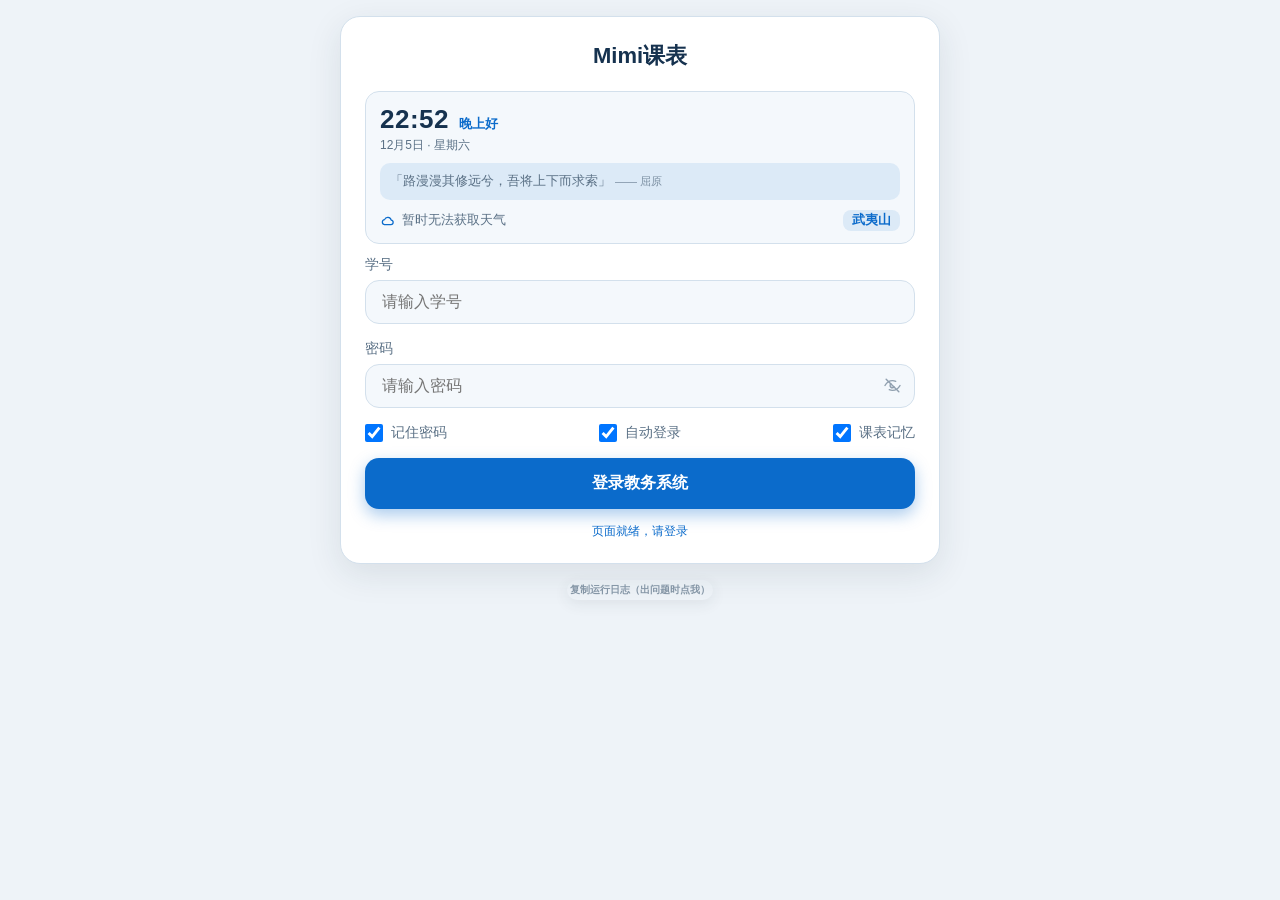
==== app/src/main/assets/www/index.html @ 8964f7d3 "feat: Mimi课表 3.1 安卓工程源码" ====
<!DOCTYPE html>
<html>
<head>
    <meta charset="UTF-8">
    <meta name="viewport" content="width=device-width, initial-scale=1.0, user-scalable=no">
    <title>Mimi课表</title>
    <script>
    (function(){
        var g = '0';
        try { if (window.Android && Android.getGlassUi) g = Android.getGlassUi() || '0'; } catch(e) {}
        document.documentElement.setAttribute('data-glass', g === '1' ? '1' : '0');
    })();
    </script>
    <style>
        :root{
            --primary:#0B6BCB;
            --primary-soft:rgba(11,107,203,0.10);
            --bg:#EEF3F8;
            --card:#FFFFFF;
            --text:#16324F;
            --sub:#5B7186;
            --input-bg:#F4F8FC;
            --input-border:#D3E0EC;
            --secondary:#6C757D;--glass-hi:rgba(255,255,255,0);--glass-glow:rgba(255,255,255,0);--glass-g1:#EEF3F8;--glass-g2:#EEF3F8;--glass-g3:#EEF3F8;--glass-card:#FFFFFF;--glass-card-soft:#F4F8FC;--glass-border:#D3E0EC;--glass-shadow:rgba(31,45,61,0.10);
            --bf: none;
        }
        /* 动态玻璃效果开关：默认关闭=纯实色普通UI；开启=强毛玻璃 */
        html[data-glass="1"]{
            --glass-hi:rgba(255,255,255,0.55);
            --glass-glow:rgba(255,255,255,0.30);
            --glass-g1:#D5E7F5;--glass-g2:#DFEDE7;--glass-g3:#EFE9DB;
            --glass-card:rgba(255,255,255,0.20);
            --glass-card-soft:rgba(255,255,255,0.13);
            --glass-border:rgba(255,255,255,0.55);
            --glass-shadow:rgba(23,60,101,0.18);
            --bf: blur(20px) saturate(175%);
        }
        html[data-glass="0"] body::before { content: none; }
        /* 液态玻璃动态背景（仅玻璃模式）：低饱和平滑渐变，缓慢连贯漂移 */
        html[data-glass="1"] body::before {
            background:
                radial-gradient(120vmax 90vmax at 50% 118%, rgba(255,255,255,0.30), rgba(255,255,255,0) 62%),
                linear-gradient(125deg, #D5E7F5 0%, #DFEDE7 26%, #EFE9DB 48%, #E1E6F3 72%, #D5E7F5 100%);
            background-size: 100% 100%;
            animation: lg-flow 40s ease-in-out infinite alternate;
            will-change: transform;
        }
        @keyframes lg-flow {
            0% { transform: translate3d(0,0,0); }
            50% { transform: translate3d(-2.5vmax, 1.6vmax, 0); }
            100% { transform: translate3d(1.6vmax, -2.5vmax, 0); }
        }

        * { margin: 0; padding: 0; box-sizing: border-box; }
        /* 待机态：无进度条、文字居中 */
        .login-progress.idle .login-progress-track { display: none; }
        .login-progress.idle .login-progress-text { flex: 1; text-align: center; }
        .login-progress-track { display: none !important; }

        body {
            font-family: -apple-system, BlinkMacSystemFont, 'Roboto', sans-serif;
            background: var(--bg);
            padding: 16px;
        }
        .container {
            max-width: 600px;
            margin: 0 auto;
        }
        .card {
            background: var(--card);
            border-radius: 20px;
            padding: 24px;
            box-shadow: 0 2px 12px rgba(0,0,0,0.08);
            margin-bottom: 16px;
        }
        h1 { font-size: 22px; margin-bottom: 20px; text-align: center; color: var(--text); }
        .input-group {
            margin-bottom: 16px;
        }
        label {
            display: block;
            font-size: 14px;
            color: var(--sub);
            margin-bottom: 6px;
            font-weight: 500;
        }
        input {
            width: 100%;
            padding: 12px 16px;
            border: 1px solid var(--glass-border);
            border-radius: 14px;
            font-size: 16px;
            transition: 0.2s;
            background: var(--glass-card-soft);
            backdrop-filter: var(--bf);
            -webkit-backdrop-filter: var(--bf);
            box-shadow: inset 0 1px 0 var(--glass-hi);
            color: var(--text);
        }
        input:focus {
            outline: none;
            border-color: var(--primary);
            background: rgba(255,255,255,0.85);
            box-shadow: 0 0 0 3px var(--primary-soft);
        }
        button {
            width: 100%;
            padding: 14px;
            background: var(--glass-card-soft);
            color: var(--text);
            border: 1px solid var(--glass-border);
            border-radius: 14px;
            font-size: 16px;
            font-weight: 600;
            cursor: pointer;
            backdrop-filter: var(--bf);
            -webkit-backdrop-filter: var(--bf);
            box-shadow: 0 4px 14px var(--glass-shadow), inset 0 1px 0 var(--glass-hi);
            transition: 0.2s;
            margin-top: 8px;
        }
        button:active { opacity: 0.85; }
        .btn-secondary {
            background: var(--glass-card);
            margin-top: 12px;
        }
        .tip {
            margin-top: 16px;
            padding: 12px;
            border-radius: 12px;
            font-size: 14px;
            text-align: center;
        }
        .tip.ok { display: none; }
        .tip.err { background: #ffebee; color: #c62828; }

        /* ===== 问候卡（2.5：时间/日期问候/励志语/天气） ===== */
        .hello-card {
            background: var(--glass-card-soft);
            border: 1px solid var(--glass-border);
            backdrop-filter: var(--bf);
            -webkit-backdrop-filter: var(--bf);
            border-radius: 14px;
            padding: 12px 14px;
            margin: 0 0 12px;
        }
        .hello-top { display: flex; align-items: baseline; gap: 10px; }
        .hello-time { font-size: 26px; font-weight: 800; color: var(--text); letter-spacing: .5px; font-variant-numeric: tabular-nums; }
        .hello-greet { font-size: 13px; font-weight: 700; color: var(--primary); }
        .hello-date { font-size: 12px; color: var(--sub); margin-top: 2px; }
        .hello-quote {
            font-size: 12.5px; color: var(--sub); line-height: 1.65;
            margin-top: 9px; padding: 8px 10px;
            background: var(--primary-soft); border-radius: 10px;
        }
        .hello-quote .q-src { opacity: .75; font-size: 11px; margin-left: 4px; }
        .hello-weather {
            margin-top: 10px; display: flex; align-items: center; gap: 7px;
            font-size: 12.5px; color: var(--sub);
        }
        #hhWIcon { display: inline-flex; line-height: 0; }
        .hello-weather svg { width: 15px; height: 15px; flex: 0 0 15px; color: var(--primary); }
        .hw-city {
            margin-left: auto; color: var(--primary); font-weight: 700;
            padding: 2px 9px; background: var(--primary-soft);
            border-radius: 8px; cursor: pointer;
            transition: transform .15s cubic-bezier(.2,.8,.2,1);
        }
        .hw-city:active { transform: scale(.94); }
        #cityMask {
            position: fixed; inset: 0;
            background: rgba(0,0,0,0.45);
            z-index: 70;
        }
        #cityPanel {
            position: fixed; left: 0; right: 0; bottom: 0;
            background: var(--card);
            border-radius: 20px 20px 0 0;
            padding: 20px;
            z-index: 71;
        }
        #cityPanel h2 { font-size: 17px; color: var(--text); margin-bottom: 14px; text-align: center; }
        .city-grid { display: flex; flex-wrap: wrap; gap: 8px; }
        .city-chip {
            padding: 7px 14px; border-radius: 10px; font-size: 13px;
            background: var(--input-bg); color: var(--text);
            border: 1px solid var(--input-border);
            transition: transform .15s cubic-bezier(.2,.8,.2,1);
        }
        .city-chip:active { transform: scale(.93); }
        .hidden { display: none; }
        /* ===== 动态玻璃增强层（2.6：叠加在 2.1 原 UI 之上，不改布局/尺寸） ===== */
        body::before {
            content: '';
            position: fixed;
            top: -12vmax; left: -12vmax; right: -12vmax; bottom: -12vmax;
            z-index: -1;
            background: linear-gradient(135deg, var(--glass-g1), var(--glass-g2), var(--glass-g3), var(--glass-g2), var(--glass-g1));
            background-size: 400% 400%;
        }
        .card {
            background: var(--glass-card);
            border: 1px solid var(--glass-border);
            backdrop-filter: var(--bf);
            -webkit-backdrop-filter: var(--bf);
            box-shadow: 0 10px 34px var(--glass-shadow), inset 0 1px 0 var(--glass-hi), inset 0 -1px 0 rgba(255,255,255,0.10);
            position: relative;
            overflow: hidden;
        }
        .card::before {
            content: '';
            position: absolute; left: 0; right: 0; top: 0; height: 42%;
            pointer-events: none;
            background: linear-gradient(180deg, var(--glass-glow), rgba(255,255,255,0));
        }
        .gcard {
            background: var(--glass-card-soft);
            border: 1px solid var(--glass-border);
            backdrop-filter: var(--bf);
            -webkit-backdrop-filter: var(--bf);
            box-shadow: inset 0 1px 0 var(--glass-hi);
        }
        #cityPanel {
            background: var(--glass-card);
            border: 1px solid var(--glass-border);
            backdrop-filter: var(--bf);
            -webkit-backdrop-filter: var(--bf);
            box-shadow: 0 -8px 30px var(--glass-shadow), inset 0 1px 0 var(--glass-hi);
        }
        .btn { box-shadow: inset 0 1px 0 rgba(255,255,255,0.28); }
        /* 玻璃模式：按钮与内容区强化毛玻璃质感 */
        html[data-glass="1"] button:not(.clear-btn):not(.copy-log-link) {
            border-radius: 999px;
            background: linear-gradient(180deg, rgba(255,255,255,0.40), rgba(255,255,255,0.16));
            box-shadow: 0 8px 22px var(--glass-shadow), inset 0 1px 0 rgba(255,255,255,0.60), inset 0 -1px 0 rgba(255,255,255,0.14);
        }
        html[data-glass="1"] .course-list:not(.wk) {
            background: rgba(255,255,255,0.26);
            border: 1px solid var(--glass-border);
        }
        html[data-glass="1"] .card {
            background: linear-gradient(165deg, rgba(255,255,255,0.38), rgba(255,255,255,0.16) 45%, rgba(255,255,255,0.24));
            box-shadow: 0 14px 44px var(--glass-shadow), inset 0 1px 0 rgba(255,255,255,0.75), inset 0 -1px 0 rgba(255,255,255,0.15);
        }
        html[data-glass="1"] #loginBtn { border-radius: 999px; }
        /* 主登录按钮：经典蓝色 */
        #loginBtn { background: var(--primary); color: #fff; border-color: transparent; box-shadow: 0 6px 16px rgba(11,107,203,0.35); }
        /* 返回主界面按钮：缩小并居中 */
        #logoutBtn { width: auto; display: block; margin: 12px auto 0; padding: 9px 26px; font-size: 13.5px; border-radius: 12px; }
        /* 玻璃模式：记住密码控件玻璃化 */
        html[data-glass="1"] .checkbox-row {
            background: linear-gradient(180deg, rgba(255,255,255,0.30), rgba(255,255,255,0.13));
            border: 1px solid var(--glass-border);
            border-radius: 999px;
            padding: 9px 14px;
            backdrop-filter: var(--bf);
            -webkit-backdrop-filter: var(--bf);
            box-shadow: 0 6px 18px var(--glass-shadow), inset 0 1px 0 rgba(255,255,255,0.55);
        }
        /* 清空账号密码确认弹窗 */
        .confirm-mask { position: fixed; top: 0; left: 0; right: 0; bottom: 0; background: rgba(15,30,50,0.38); display: flex; align-items: center; justify-content: center; z-index: 999; }
        .confirm-mask.hidden { display: none; }
        .confirm-card { width: 78%; max-width: 320px; background: var(--card); border-radius: 18px; padding: 20px 18px 14px; box-shadow: 0 12px 40px rgba(0,0,0,0.22); text-align: center; }
        .confirm-title { font-size: 15.5px; font-weight: 600; color: var(--text); margin-bottom: 8px; }
        .confirm-text { font-size: 13.5px; color: var(--sub); margin-bottom: 18px; }
        .confirm-btns { display: flex; gap: 10px; }
        .confirm-btn { flex: 1; margin: 0; padding: 10px 0; font-size: 14px; border-radius: 999px; border: none; }
        .confirm-btn.cancel { background: rgba(128,128,128,0.14); color: var(--text); }
        .confirm-btn.ok { background: var(--primary); color: #fff; box-shadow: 0 4px 12px rgba(11,107,203,0.30); }
        html[data-glass="1"] .confirm-card { background: linear-gradient(165deg, rgba(255,255,255,0.38), rgba(255,255,255,0.16) 45%, rgba(255,255,255,0.24)); border: 1px solid var(--glass-border); backdrop-filter: var(--bf); -webkit-backdrop-filter: var(--bf); box-shadow: 0 14px 44px var(--glass-shadow), inset 0 1px 0 rgba(255,255,255,0.75); }
        html[data-glass="1"] .confirm-btn.cancel { background: rgba(255,255,255,0.28); }
        @supports not ((backdrop-filter: blur(1px)) or (-webkit-backdrop-filter: blur(1px))) {
            .card, .gcard, #cityPanel { background: var(--card); }
        }
        button { transition: transform .16s cubic-bezier(.2,.8,.2,1), box-shadow .2s, opacity .2s, filter .2s; }
        button:active { transform: scale(.97); filter: brightness(1.05); }
        button:disabled { transform: none; }
        .copy-log-link { transition: transform .15s cubic-bezier(.2,.8,.2,1); }
        .copy-log-link:active { transform: scale(.95); opacity: 1; }
        .hw-city { transition: transform .15s cubic-bezier(.2,.8,.2,1); }
        .hw-city:active { transform: scale(.94); }
        .city-chip { transition: transform .15s cubic-bezier(.2,.8,.2,1); }
        .city-chip:active { transform: scale(.93); }
        .hello-card { transition: transform .15s cubic-bezier(.2,.8,.2,1); }
        .hello-card:active { transform: scale(.995); }
        .btn-group {
            display: flex;
            gap: 10px;
            flex-wrap: wrap;
            margin-bottom: 16px;
        }
        .btn-group button {
            flex: 1;
            min-width: 70px;
            margin-top: 0;
            padding: 10px;
            font-size: 14px;
        }
        #weekQueryRow {
            display: flex;
            gap: 8px;
            margin-bottom: 12px;
            align-items: center;
            flex-wrap: wrap;
        }
        #weekQueryRow.hidden { display: none; }
        .cur-week-tip {
            width: 100%;
            padding: 6px 12px;
            border-radius: 10px;
            background: linear-gradient(135deg, #e3f2fd, #bbdefb);
            color: #1565c0;
            font-size: 13px;
            font-weight: 600;
            text-align: center;
            box-sizing: border-box;
        }
        .cur-week-tip.hidden { display: none; }
        #weekQueryRow input {
            flex: 1;
            margin: 0;
            padding: 10px 14px;
            border: 1px solid var(--input-bg);
            border-radius: 10px;
            background: var(--input-bg);
            color: var(--text);
            font-size: 14px;
        }
        #weekQueryRow button {
            width: auto;
            margin: 0;
            padding: 10px 20px;
            font-size: 14px;
        }
        .course-list {
            background: var(--input-bg);
            color: var(--text);
            padding: 16px;
            border-radius: 12px;
            max-height: 500px;
            overflow-y: auto;
            font-size: 14px;
            line-height: 1.6;
            white-space: pre-wrap;
            font-family: monospace;
        }
        /* ===== 选周等待提示 ===== */
        .wk-hint { text-align: center; color: var(--sub); font-size: 13px; padding: 20px 8px; }
        /* ===== 课表卡片视图（2.3 新增：替代原生网格与文本视图） ===== */
        .course-list.wk {
            font-family: inherit;
            white-space: normal;
            font-size: 14px;
            padding: 12px;
            background: transparent;
            max-height: none;
            overflow: visible;
        }
        /* ===== 标准周课表网格（2.5.4） ===== */
        .wk-grid-wrap {
            margin: 2px 0 16px; border-radius: 16px; overflow: hidden;
            background: var(--glass-card); border: 1px solid var(--glass-border);
            backdrop-filter: var(--bf);
            -webkit-backdrop-filter: var(--bf);
            box-shadow: 0 8px 26px var(--glass-shadow), inset 0 1px 0 var(--glass-hi);
            position: relative;
        }
        /* 全屏按钮已移到 wk-title 行内，此处不再保留 wk-grid-wrap 内嵌按钮样式 */
        .wk-grid-scroll { overflow-x: auto; -webkit-overflow-scrolling: touch; }
        .wk-grid { display: grid; grid-template-columns: 30px repeat(7, 1fr); min-width: 540px; }
        .wkg-corner { background: var(--input-bg); border-right: 1px solid var(--input-border); border-bottom: 1px solid var(--input-border); }
        .wkg-head {
            padding: 8px 0 6px; text-align: center; font-size: 11px; font-weight: 700;
            color: var(--sub); border-right: 1px solid var(--input-border); border-bottom: 1px solid var(--input-border);
        }
        .wkg-head small { display: block; font-size: 9px; font-weight: 400; margin-top: 1px; }
        .wkg-head.today { color: var(--primary); background: var(--primary-soft); }
        .wkg-slot {
            display: flex; flex-direction: column; align-items: center; justify-content: center;
            font-size: 9px; color: var(--sub); height: 56px; padding: 2px 0;
            background: var(--input-bg); border-right: 1px solid var(--input-border); border-bottom: 1px solid var(--input-border);
        }
        .wkg-slot small { font-size: 8px; margin-top: 1px; font-weight: 400; }
        .wkg-cell {
            height: 56px; padding: 2px; display: flex; flex-direction: column; gap: 2px;
            border-right: 1px solid var(--input-border); border-bottom: 1px solid var(--input-border);
            overflow: hidden;
        }
        .wkg-cell.today { background: var(--primary-soft); }
        .wkg-course {
            flex: 1; min-height: 0; border-radius: 7px; padding: 2px 3px; font-size: 9px; line-height: 1.2;
            background: var(--wk-accent-soft); box-shadow: inset 0 0 0 1px var(--wk-accent);
            display: flex; flex-direction: column; align-items: center; justify-content: center; text-align: center; gap: 1px;
        }
        .wkg-course span { display: -webkit-box; -webkit-line-clamp: 2; -webkit-box-orient: vertical; overflow: hidden; word-break: break-all; color: var(--text); font-size: 9px; font-weight: 600; max-width: 100%; }
        .wkg-course small { max-width: 100%; display: -webkit-box; -webkit-line-clamp: 2; -webkit-box-orient: vertical; overflow: hidden; word-break: break-all; white-space: normal; line-height: 1.15; font-size: 7.5px; color: var(--sub); }
        .wk-title {
            font-size: 15px; font-weight: 700; color: var(--text);
            margin: 2px 2px 8px; display: flex; align-items: center; gap: 8px;
            position: relative; flex-wrap: nowrap;
        }
        /* 标题文字必须是独立 span（裸文本节点不受 flex-shrink 选择器约束，会被压成竖排） */
        .wk-title-text { flex: 0 0 auto; white-space: nowrap; }
        .wk-title-spacer { flex: 1 1 auto; min-width: 0; }
        .wk-week-badge {
            display: inline-block; padding: 2px 10px; border-radius: 10px;
            background: #e3f2fd; color: #1976d2; font-size: 12px; font-weight: 600;
            border: 1px solid #90caf9; letter-spacing: 0.3px;
            white-space: nowrap; flex: 0 0 auto;
        }
        /* 全屏角标：尺寸与"第X周"徽标一致。必须显式 width:auto / margin:0，
           否则会被全局 button{width:100%} 撑成整条，flex-basis 会回退到该宽度 */
        .wk-fullscreen-btn {
            flex: 0 0 auto;
            width: auto; margin: 0;
            padding: 2px 7px; border-radius: 10px; border: 1px solid #90caf9;
            background: #e3f2fd; color: #1976d2;
            font-size: 11px; font-weight: 600; cursor: pointer;
            display: inline-flex; align-items: center; justify-content: center;
            line-height: 1.2; white-space: nowrap; min-width: 24px;
            box-shadow: none;
        }
        .wk-fullscreen-btn:active { transform: scale(0.94); }
        /* 全屏模式样式（针对整个 courseContent） */
        #courseContent:fullscreen {
            background: var(--bg, #f5f7fa);
            overflow: auto; -webkit-overflow-scrolling: touch;
            padding: 12px;
            max-height: none;
        }
        #courseContent:fullscreen .wk-title {
            font-size: 17px; margin-bottom: 12px;
            position: sticky; top: 0; background: var(--bg, #f5f7fa);
            padding: 8px 0; z-index: 10;
        }
        #courseContent:fullscreen .wk-week-badge { font-size: 13px; }
        #courseContent:fullscreen .wk-fullscreen-btn { font-size: 12px; padding: 2px 8px; }
        #courseContent:fullscreen .wk-grid-wrap {
            margin: 0 0 12px;
        }
        /* 全屏只显示网格课表，隐藏下方的日视图卡片列表 */
        #courseContent:fullscreen .wk-day,
        #courseContent:fullscreen .wk-note {
            display: none;
        }
        #courseContent:fullscreen .wk-grid-scroll { overflow: visible; }
        #courseContent:fullscreen .wk-grid {
            min-width: 100%;
            grid-template-columns: 30px repeat(7, 1fr);
        }
        #courseContent:fullscreen .wkg-head { font-size: 13px; padding: 10px 0 8px; }
        #courseContent:fullscreen .wkg-head small { font-size: 11px; }
        #courseContent:fullscreen .wkg-slot { font-size: 11px; height: 64px; }
        #courseContent:fullscreen .wkg-slot small { font-size: 10px; }
        #courseContent:fullscreen .wkg-cell { height: 64px; }
        #courseContent:fullscreen .wkg-course span { font-size: 11px; }
        #courseContent:fullscreen .wkg-course small { font-size: 9px; }
        /* 横屏时单元格稍矮，更多内容可见 */
        @media (orientation: landscape) {
            #courseContent:fullscreen .wkg-head { font-size: 14px; }
            #courseContent:fullscreen .wkg-slot { height: 56px; }
            #courseContent:fullscreen .wkg-cell { height: 56px; }
        }
        .wk-note { text-align: center; color: var(--sub); font-size: 11px; margin: 0 0 12px; }
        .wk-day { margin-bottom: 14px; }
        .wk-day-head {
            display: flex; align-items: center; gap: 8px; flex-wrap: wrap;
            margin: 0 2px 8px; font-size: 13px; font-weight: 700; color: var(--sub);
        }
        .wk-day.today .wk-day-head { color: var(--primary); }
        .wk-date { font-weight: 500; font-size: 12px; opacity: .85; }
        .wk-cnt {
            font-size: 11px; font-weight: 600;
            background: var(--primary-soft); color: var(--primary);
            border-radius: 8px; padding: 1px 8px;
        }
        .wk-today-badge {
            font-size: 10px; font-weight: 700; color: #fff;
            background: var(--primary); border-radius: 8px; padding: 1px 8px;
        }
        .wk-course {
            background: var(--glass-card-soft);
            border: 1px solid var(--glass-border);
            border-left: 3px solid var(--wk-accent, var(--primary));
            box-shadow: inset 0 1px 0 var(--glass-hi);
            border-radius: 14px; padding: 10px 12px; margin-bottom: 8px;
            display: flex; gap: 10px; align-items: flex-start;
            transition: transform .15s cubic-bezier(.2,.8,.2,1);
        }
        .wk-course:active { transform: scale(.98); }
        .wk-icon {
            flex: 0 0 30px; width: 30px; height: 30px; border-radius: 10px;
            background: var(--wk-accent-soft, var(--primary-soft));
            color: var(--wk-accent, var(--primary));
            display: flex; align-items: center; justify-content: center;
            font-size: 13px; font-weight: 800;
        }
        .wk-main { flex: 1; min-width: 0; }
        /* 课程名字号放大到与左侧图标框(30px)一样大，单行行高与图标框等高 */
        .wk-name {
            font-size: 20px; font-weight: 700; color: var(--text);
            line-height: 1.5; word-break: break-all;
            min-height: 30px; display: flex; align-items: center;
        }
        /* 重点信息框：小节(含别名)、地点、任课教师，字号小于课程名(14px) */
        .wk-hl {
            margin-top: 6px; padding: 6px 9px;
            display: flex; flex-wrap: wrap; gap: 3px 10px;
            background: var(--wk-accent-soft, var(--primary-soft));
            border-radius: 9px;
            font-size: 12.5px; font-weight: 600; line-height: 1.4;
            color: var(--wk-accent, var(--primary));
        }
        .wk-hl span { display: inline-flex; align-items: center; gap: 4px; min-width: 0; word-break: break-all; }
        .wk-hl svg { width: 12px; height: 12px; flex: 0 0 12px; opacity: .9; }
        .wk-weeks {
            margin-top: 5px; display: inline-flex; align-items: center; gap: 3px;
            font-size: 10.5px; color: var(--sub);
        }
        .wk-weeks svg { width: 10px; height: 10px; flex: 0 0 10px; opacity: .75; }
        .wk-empty { text-align: center; color: var(--sub); font-size: 13px; padding: 26px 8px; }
        .loading {
            display: inline-block;
            width: 16px;
            height: 16px;
            border: 2px solid rgba(255,255,255,0.3);
            border-radius: 50%;
            border-top-color: white;
            animation: spin 0.8s linear infinite;
            vertical-align: middle;
            margin-left: 8px;
        }
        @keyframes spin {
            to { transform: rotate(360deg); }
        }
        .btn .loading { display: none; }
        button:disabled { opacity: 0.6; }
        .checkbox-row {
            display: flex;
            align-items: center;
            justify-content: space-between;
            margin-top: 8px;
            margin-bottom: 8px;
        }
        .checkbox-row label {
            display: flex;
            align-items: center;
            gap: 8px;
            cursor: pointer;
            margin-bottom: 0;
        }
        .checkbox-row input {
            width: 18px;
            height: 18px;
            margin: 0;
        }
        .checkbox-row input:disabled {
            opacity: 0.3;
            cursor: not-allowed;
        }
        .checkbox-row input:disabled + span {
            opacity: 0.4;
        }
        .clear-btn {
            background: none;
            border: none;
            color: var(--sub);
            font-size: 12px;
            padding: 4px 8px;
            margin: 0;
            width: auto;
            cursor: pointer;
        }
        .clear-btn:active { opacity: 0.7; }
        .pwd-wrap { position: relative; }
        .pwd-wrap input { padding-right: 42px; }
        .pwd-eye {
            position: absolute;
            right: 10px;
            top: 50%;
            transform: translateY(-50%);
            cursor: pointer;
            width: 26px;
            height: 26px;
            display: flex;
            align-items: center;
            justify-content: center;
            color: var(--sub);
            opacity: 0.65;
            user-select: none;
            border-radius: 50%;
            transition: opacity .15s, background .15s;
        }
        .pwd-eye:active { opacity: 1; background: rgba(128,128,128,0.14); }
        .pwd-eye svg { display: block; }
        .login-progress {
            margin-top: 12px;
            display: flex;
            flex-wrap: wrap;
            align-items: center;
            gap: 10px;
        }
        .login-progress.hidden { display: none; }
        .login-progress-track {
            flex: 1;
            height: 6px;
            border-radius: 3px;
            background: rgba(128,128,128,0.22);
            overflow: hidden;
        }
        .login-progress-bar {
            height: 100%;
            width: 40%;
            border-radius: 3px;
            background: linear-gradient(90deg, #f44336, #ff9800, #ffeb3b, #4caf50);
            animation: lp-slide 1.1s ease-in-out infinite;
        }
        @keyframes lp-slide {
            0% { margin-left: -40%; }
            100% { margin-left: 100%; }
        }
        .login-progress-text { font-size: 12px; color: #0B6BCB; font-weight: 500; flex: 1 0 100%; text-align: center; line-height: 1.35; margin-top: 2px; }
        .copy-log-link {
            background: none;
            border: none;
            color: var(--sub);
            font-size: 10px;
            padding: 3px;
            margin: 4px auto 0;
            width: auto;
            display: block;
            opacity: 0.7;
        }
        .copy-log-link:active { opacity: 1; }
    </style>
</head>
<body>
<div class="container">
    <div class="card" id="login-page">
        <h1>Mimi课表</h1>
        <div class="hello-card" id="hhCard">
            <div class="hello-top">
                <span class="hello-time" id="hhTime">--:--</span>
                <span class="hello-greet" id="hhGreet"></span>
            </div>
            <div class="hello-date" id="hhDate"></div>
            <div class="hello-quote" id="hhQuote"></div>
            <div class="hello-weather" id="hhWeather">
                <span id="hhWIcon"></span>
                <span id="hhWText">天气加载中</span>
                <span class="hw-city" id="hhWCity">武夷山</span>
            </div>
        </div>

        <div class="input-group">
            <label>学号</label>
            <input type="text" id="username" placeholder="请输入学号" autocomplete="off">
        </div>
        <div class="input-group">
            <label>密码</label>
            <div class="pwd-wrap">
                <input type="password" id="password" placeholder="请输入密码">
                <span id="pwdEye" class="pwd-eye"></span>
            </div>
        </div>
        <div class="checkbox-row">
            <label>
                <input type="checkbox" id="rememberCheckbox" checked>
                <span style="font-size: 14px; color: var(--sub);">记住密码</span>
            </label>
            <label>
                <input type="checkbox" id="autoLoginCheckbox" checked>
                <span style="font-size: 14px; color: var(--sub);">自动登录</span>
            </label>
            <label>
                <input type="checkbox" id="cacheCheckbox" checked>
                <span style="font-size: 14px; color: var(--sub);">课表记忆</span>
            </label>
            <button id="clearCredentialsBtn" class="clear-btn" style="display: none;">清空账号密码</button>
        </div>
        <button id="loginBtn" class="btn">
            <span class="txt">登录教务系统</span>
            <span class="loading hidden"></span>
        </button>
        <div id="loginProgress" class="login-progress hidden">
            <span class="login-progress-text" id="lpText">正在登录教务系统...</span>
        </div>
        <div id="tip" class="tip hidden"></div>
    </div>

    <div class="card hidden" id="timetable-page">
        <h1>Mimi课表</h1>
        <div class="btn-group">
            <button id="todayBtn">今天</button>
            <button id="tomorrowBtn">明天</button>
            <button id="weekBtn">本周</button>
            <button id="customWeekBtn">选周</button>
            <button id="refreshBtn">更新</button>
        </div>
        <div id="weekQueryRow" class="hidden">
            <span id="curWeekTip" class="cur-week-tip hidden"></span>
            <input type="number" id="weekInput" placeholder="输入周数（1-18）" min="1" max="18">
            <button id="weekQueryBtn">查询</button>
        </div>
        <div id="ttProgress" class="login-progress hidden" style="margin:0 2px 12px;">
            <span class="login-progress-text" id="ttLpText">正在更新课表...</span>
        </div>
        <div id="courseContent" class="course-list">加载中...</div>
        <button id="logoutBtn" class="btn-secondary">返回主界面</button>
    </div>

    <button id="copyLogBtn" class="copy-log-link">复制运行日志（出问题时点我）</button>
</div>


<div id="cityMask" class="hidden"></div>
<div id="confirmMask" class="confirm-mask hidden">
    <div class="confirm-card">
        <div class="confirm-title">清空账号密码</div>
        <div class="confirm-text">是否清空账号密码？</div>
        <div class="confirm-btns">
            <button id="confirmCancel" class="confirm-btn cancel">取消</button>
            <button id="confirmOk" class="confirm-btn ok">确定</button>
        </div>
    </div>
</div>
<div id="cityPanel" class="hidden">
    <h2>选择城市</h2>
    <div class="city-grid" id="cityGrid"></div>
    <div style="display:flex;gap:10px;margin-top:12px;">
        <input id="cityInput" type="text" placeholder="输入城市名，如：武夷山" autocomplete="off" style="flex:1;padding:10px;border-radius:10px;border:1px solid var(--input-border);background:var(--input-bg);color:var(--text);font-size:14px;">
        <button id="cityOk" style="flex:0 0 84px;margin:0;padding:10px;font-size:14px;">确定</button>
    </div>
</div>


<script>
    // 页面元素
    const loginPage = document.getElementById('login-page');
    const timetablePage = document.getElementById('timetable-page');
    const tipDiv = document.getElementById('tip');
    const loginBtn = document.getElementById('loginBtn');
    const usernameInput = document.getElementById('username');
    const passwordInput = document.getElementById('password');
    const rememberCheckbox = document.getElementById('rememberCheckbox');
    const autoLoginCheckbox = document.getElementById('autoLoginCheckbox');
    const cacheCheckbox = document.getElementById('cacheCheckbox');
    // 恢复记住密码、自动登录、课表记忆偏好（三勾选框状态均持久化）
    try {
        const rm = localStorage.getItem('mimi_remember_pref');
        if (rm !== null) rememberCheckbox.checked = (rm === '1');
        const al = localStorage.getItem('mimi_auto_login');
        if (al !== null) autoLoginCheckbox.checked = (al === '1');
        const cc = localStorage.getItem('mimi_cache_pref');
        if (cc !== null) cacheCheckbox.checked = (cc === '1');
    } catch(e) {}
    // 记住密码＝总开关：未勾选时后两项置灰不可勾选，重新勾选时恢复各自偏好
    function syncMasterSwitch() {
        var on = rememberCheckbox.checked;
        autoLoginCheckbox.disabled = !on;
        cacheCheckbox.disabled = !on;
        if (!on) {
            autoLoginCheckbox.checked = false;
            cacheCheckbox.checked = false;
        } else {
            autoLoginCheckbox.checked = prefOn('mimi_auto_login', autoLoginCheckbox);
            cacheCheckbox.checked = prefOn('mimi_cache_pref', cacheCheckbox);
        }
    }
    rememberCheckbox.addEventListener('change', function() {
        try { localStorage.setItem('mimi_remember_pref', rememberCheckbox.checked ? '1' : '0'); } catch(e) {}
        syncMasterSwitch();
    });
    autoLoginCheckbox.addEventListener('change', function() {
        try { localStorage.setItem('mimi_auto_login', autoLoginCheckbox.checked ? '1' : '0'); } catch(e) {}
    });
    cacheCheckbox.addEventListener('change', function() {
        try { localStorage.setItem('mimi_cache_pref', cacheCheckbox.checked ? '1' : '0'); } catch(e) {}
    });
    // 页面隐藏/关闭时强制保存所有勾选框状态（防止 change 事件未触发）
    function saveAllPrefs() {
        try {
            localStorage.setItem('mimi_remember_pref', rememberCheckbox.checked ? '1' : '0');
            localStorage.setItem('mimi_auto_login', autoLoginCheckbox.checked ? '1' : '0');
            localStorage.setItem('mimi_cache_pref', cacheCheckbox.checked ? '1' : '0');
        } catch(e) {}
    }
    window.addEventListener('pagehide', saveAllPrefs);
    window.addEventListener('visibilitychange', function() { if (document.hidden) saveAllPrefs(); });
    // 统一读取勾选框真实状态：优先 localStorage 持久化值，无值时才用 checkbox 当前状态
    function prefOn(key, checkbox) {
        try { var v = localStorage.getItem(key); if (v !== null) return v === '1'; } catch(e) {}
        return checkbox.checked;
    }
    syncMasterSwitch(); // 初始化时按总开关应用一次联动状态
    const clearCredentialsBtn = document.getElementById('clearCredentialsBtn');
    const todayBtn = document.getElementById('todayBtn');
    const tomorrowBtn = document.getElementById('tomorrowBtn');
    const weekBtn = document.getElementById('weekBtn');
    const refreshBtn = document.getElementById('refreshBtn');
    const logoutBtn = document.getElementById('logoutBtn');
    const courseContent = document.getElementById('courseContent');

    let coursesData = [];

    // 辅助函数
    function showTip(msg, isErr = false, duration = 4000) {
        tipDiv.textContent = msg;
        tipDiv.className = 'tip ' + (isErr ? 'err' : 'ok');
        tipDiv.classList.remove('hidden');
        setTimeout(() => {
            if (tipDiv) tipDiv.classList.add('hidden');
        }, duration);
    }

    function setLoginBtnLoading(loading) {
        const txt = loginBtn.querySelector('.txt');
        const spin = loginBtn.querySelector('.loading');
        if (loading) {
            txt.textContent = '登录中...';
            spin.classList.remove('hidden');
            loginBtn.disabled = true;
        } else {
            txt.textContent = '登录教务系统';
            spin.classList.add('hidden');
            loginBtn.disabled = false;
        }
    }

    // ========== 运行日志（界面显示在进度条小字里，复制时带完整版） ==========
    const fullLogLines = [];
    const lpBars = [document.getElementById('loginProgress'), document.getElementById('ttProgress')];
    const lpTexts = [document.getElementById('lpText'), document.getElementById('ttLpText')];
    let lpHideTimer = null;
    let lpLocked = false; // 课表加载成功后锁定，后续日志不再触发进度条显示，避免查完还在转
    var __fromLogout = false; // 标记是否从"返回主界面"进入登录页（true时不自动登录、不加载缓存）
    var __autoLoginFired = false; // 防止一次开屏/返回主界面期间重复触发自动登录
    function pad2(n) { return ('0' + n).slice(-2); }
    // 格式化缓存时间戳为友好文本：今天 14:32 / 昨天 09:10 / 10-19 20:11
    function fmtCacheTime(ts) {
        if (!ts) return '未知';
        var d = new Date(ts), now = new Date();
        var hm = pad2(d.getHours()) + ':' + pad2(d.getMinutes());
        if (d.getFullYear() === now.getFullYear() && d.getMonth() === now.getMonth() && d.getDate() === now.getDate()) return '今天 ' + hm;
        var y = new Date(now.getTime() - 86400000);
        if (d.getFullYear() === y.getFullYear() && d.getMonth() === y.getMonth() && d.getDate() === y.getDate()) return '昨天 ' + hm;
        return pad2(d.getMonth() + 1) + '-' + pad2(d.getDate()) + ' ' + hm;
    }
    // 读取上次课表缓存时间戳（毫秒），无则返回 0
    function lastCacheTime() {
        try { return parseInt(localStorage.getItem('mimi_last_cache_time') || '0', 10) || 0; } catch(e) { return 0; }
    }
    function nowStamp() {
        const d = new Date();
        return pad2(d.getHours()) + ':' + pad2(d.getMinutes()) + ':' + pad2(d.getSeconds());
    }
    function showProgress(t) {
        if (lpHideTimer) { clearTimeout(lpHideTimer); lpHideTimer = null; }
        lpBars.forEach(function(el){ if (el) el.classList.remove('idle'); });
        lpTexts.forEach(function(el){ if (el && t) el.textContent = t; });
        lpBars.forEach(function(el){ if (el) el.classList.remove('hidden'); });
    }
    function hideProgress(delay) {
        if (lpHideTimer) clearTimeout(lpHideTimer);
        lpHideTimer = setTimeout(function() {
            lpBars.forEach(function(el){ if (el) el.classList.add('hidden'); });
        }, delay || 0);
    }
    // 待机态：只显示居中文字，不出进度条
    function showIdle(t) {
        if (lpHideTimer) { clearTimeout(lpHideTimer); lpHideTimer = null; }
        lpBars.forEach(function(el){ if (el) el.classList.remove('hidden'); });
        lpTexts.forEach(function(el){ if (el && t) el.textContent = t; });
        if (lpBars[0]) lpBars[0].classList.add('idle');
    }
    // 内部消息翻译成大白话；返回 null 不显示
    function simplifyTimetableMsg(msg) {
        if (!msg) return null;
        if (msg.indexOf('[page] ') === 0) {
            const u = msg.substring(7);
            if (u.indexOf('sso.') >= 0) return '正在统一身份认证登录...';
            if (u.indexOf('xsMainV_new') >= 0) return '登录成功，正在进入教务系统...';
            if (u.indexOf('xsMainV.htmlx') >= 0) return '已进入教务系统，正在读取课表...';
            return null;
        }
        if (msg.indexOf('[A] ') === 0) return msg.substring(4);
        if (msg.indexOf('[JS] ') === 0) return msg.substring(4);
        if (msg.indexOf('[页] ') === 0) {
            const p = msg.substring(4);
            if (p.indexOf('课表页已加载') === 0) return null;
            return p;
        }
        return msg;
    }
    window.timetableLog = function(msg) {
        try {
            fullLogLines.push(nowStamp() + ' ' + msg);
            if (lpLocked) return; // 已查完，后续日志只记录不显示进度条
            const s = simplifyTimetableMsg(msg);
            if (s === null) return;
            showProgress(s);
        } catch(e) {}
    };
    document.getElementById('copyLogBtn').onclick = function() {
        const btn = this;
        const text = fullLogLines.join('\n') || '（暂无日志）';
        const ta = document.createElement('textarea');
        ta.value = text;
        ta.setAttribute('readonly', '');
        ta.style.position = 'fixed';
        ta.style.left = '-9999px';
        document.body.appendChild(ta);
        ta.focus();
        ta.select();
        ta.setSelectionRange(0, ta.value.length);
        let ok = false;
        try { ok = document.execCommand('copy'); } catch(e) {}
        document.body.removeChild(ta);
        const old = btn.textContent;
        btn.textContent = ok ? '已复制，粘贴发给开发者即可' : '复制失败，请长按日志文字复制';
        setTimeout(function() { btn.textContent = old; }, 2000);
    };

    const pwdEye = document.getElementById('pwdEye');
    // 平面UI小眼睛：图标表示「当前状态」——密码隐藏(密文)时显示闭眼斜杠，密码可见(明文)时显示睁眼
    const EYE_OPEN = '<svg width="19" height="19" viewBox="0 0 24 24" fill="none" stroke="currentColor" stroke-width="1.8" stroke-linecap="round" stroke-linejoin="round"><path d="M2.5 12S6 5.8 12 5.8 21.5 12 21.5 12 18 18.2 12 18.2 2.5 12 2.5 12z"/><circle cx="12" cy="12" r="2.9"/></svg>';
    const EYE_OFF = '<svg width="19" height="19" viewBox="0 0 24 24" fill="none" stroke="currentColor" stroke-width="1.8" stroke-linecap="round" stroke-linejoin="round"><path d="M2.5 12S6 5.8 12 5.8c1.5 0 2.9.35 4.1.9M21.5 12S18 18.2 12 18.2c-1.5 0-2.9-.35-4.1-.9"/><path d="M4 4l16 16"/><path d="M9.9 9.9a2.9 2.9 0 1 0 4.1 4.1"/></svg>';
    function setEyeIcon() {
        pwdEye.innerHTML = passwordInput.type === 'password' ? EYE_OFF : EYE_OPEN;
    }
    pwdEye.onclick = function() {
        passwordInput.type = passwordInput.type === 'password' ? 'text' : 'password';
        setEyeIcon();
    };
    setEyeIcon();


    function getTodayWeekday() {
        const weekdays = ['周日', '周一', '周二', '周三', '周四', '周五', '周六'];
        const today = new Date();
        const weekday = weekdays[today.getDay()];
        console.log('计算得到的今天:', weekday);
        return weekday;
    }

    function getTomorrowWeekday() {
        const weekdays = ['周日', '周一', '周二', '周三', '周四', '周五', '周六'];
        const tomorrow = new Date();
        tomorrow.setDate(tomorrow.getDate() + 1);
        return weekdays[tomorrow.getDay()];
    }

    // 解析周次范围，如 [1-16周] / [3周] / [1-8周,10-16周]
    function parseWeekRanges(wr) {
        if (!wr) return null;
        const m = wr.match(/\[(.*?)\]/);
        let s = m ? m[1] : wr;
        s = s.replace(/周/g, '');
        const segs = [];
        s.split(',').forEach(p => {
            p = p.trim();
            if (!p) return;
            if (p.indexOf('-') >= 0) {
                const ab = p.split('-');
                segs.push([parseInt(ab[0]), parseInt(ab[1])]);
            } else {
                const n = parseInt(p);
                if (!isNaN(n)) segs.push([n, n]);
            }
        });
        return segs.length ? segs : null;
    }

    function courseInWeek(c, n) {
        const segs = parseWeekRanges(c.weekRange);
        if (!segs) return true;
        for (let s of segs) {
            if (n >= s[0] && n <= s[1]) return true;
        }
        return false;
    }

    // ===== 课表卡片渲染（2.3：替代 emoji 文本与原生网格） =====
    const WK_ICONS = {
        clock: '<svg viewBox="0 0 24 24" fill="none" stroke="currentColor" stroke-width="2.4" stroke-linecap="round"><circle cx="12" cy="12" r="9"/><path d="M12 7v5l3 2"/></svg>',
        pin: '<svg viewBox="0 0 24 24" fill="none" stroke="currentColor" stroke-width="2.4" stroke-linecap="round"><path d="M12 21s-7-5.1-7-11a7 7 0 1 1 14 0c0 5.9-7 11-7 11z"/><circle cx="12" cy="10" r="2.6"/></svg>',
        user: '<svg viewBox="0 0 24 24" fill="none" stroke="currentColor" stroke-width="2.4" stroke-linecap="round"><circle cx="12" cy="8" r="4"/><path d="M4 20c1.8-3.2 4.6-4.5 8-4.5s6.2 1.3 8 4.5"/></svg>',
        cal: '<svg viewBox="0 0 24 24" fill="none" stroke="currentColor" stroke-width="2.4" stroke-linecap="round"><rect x="3.5" y="5" width="17" height="16" rx="3"/><path d="M8 3v4M16 3v4M3.5 10h17"/></svg>'
    };
    const WK_COLORS = ['#0B6BCB', '#2F9E6E', '#E07800', '#8E5CE7', '#D64545', '#0891B2', '#C2185B', '#5B8C00'];
    const WK_ORDER = ['第一二节', '第三四节', '第五六节', '第七八节', '第九十节'];
    const WK_SLOT_ALIAS = { '第一二节': '早八', '第三四节': '早十', '第五六节': '午二', '第七八节': '午四', '第九十节': '晚七' };

    function esc(s) {
        return String(s == null ? '' : s).replace(/&/g, '&amp;').replace(/</g, '&lt;').replace(/>/g, '&gt;');
    }
    // 教务系统回传的上课地点常含重复前缀（如"同文2同文2-404"），去重后返回
    function cleanLoc(s) {
        if (!s) return s;
        let t = String(s).trim();
        for (let pass = 0; pass < 3; pass++) {
            let changed = false;
            const maxK = Math.min(Math.floor(t.length / 2), 12);
            for (let k = maxK; k >= 2; k--) {
                const head = t.slice(0, k);
                if (head === t.slice(k, 2 * k) && /[^\x00-\xff]/.test(head)) {
                    t = t.slice(k);
                    changed = true;
                    break;
                }
            }
            if (!changed) break;
        }
        return t;
    }
    function wkColor(name) {
        let h = 0;
        for (let i = 0; i < name.length; i++) h = (h * 31 + name.charCodeAt(i)) | 0;
        return WK_COLORS[Math.abs(h) % WK_COLORS.length];
    }
    function hexSoft(hex) {
        const n = parseInt(hex.slice(1), 16);
        return 'rgba(' + ((n >> 16) & 255) + ',' + ((n >> 8) & 255) + ',' + (n & 255) + ',0.13)';
    }
    // 小节别名：sections 形如 "03~04小节"，按首节号成对映射为早八/早十/午二/午四/晚七
    function slotAlias(c) {
        const s = String((c && (c.sections || c.timeSlot)) || '');
        const m = s.match(/\d+/);
        if (m) {
            const n = parseInt(m[0], 10);
            if (n >= 1 && n <= 10) return WK_SLOT_ALIAS[WK_ORDER[Math.floor((n - 1) / 2)]] || '';
        }
        return WK_SLOT_ALIAS[s] || '';
    }
    function fmtWeeks(w) {
        return esc(String(w).replace(/[[\]]/g, '').trim());
    }
    function courseCard(c, idx) {
        const col = wkColor(c.name || '?');
        const secText = c.sections || c.timeSlot || '';
        const alias = slotAlias(c);
        return '<div class="wk-course" style="--wk-accent:' + col + ';--wk-accent-soft:' + hexSoft(col) + '">'
            + '<div class="wk-icon">' + esc((c.name || '?').substring(0, 1)) + '</div>'
            + '<div class="wk-main"><div class="wk-name">' + esc(c.name || '未知课程') + '</div>'
            + '<div class="wk-hl">'
            + '<span>' + WK_ICONS.clock + esc(secText) + (alias ? '(' + esc(alias) + ')' : '') + '</span>'
            + '<span>' + WK_ICONS.pin + esc(cleanLoc(c.location) || '未知地点') + '</span>'
            + '<span>' + WK_ICONS.user + esc(c.teacher || '未知教师') + '</span>'
            + '</div>'
            + (c.weekRange ? '<div class="wk-weeks">' + WK_ICONS.cal + fmtWeeks(c.weekRange) + '</div>' : '')
            + '</div></div>';
    }
    function daySection(day, list, idx0, dateStr, isCurWeek) {
        const isToday = isCurWeek !== false && day === getTodayWeekday();
        list.sort(function(a, b) { return WK_ORDER.indexOf(a.timeSlot) - WK_ORDER.indexOf(b.timeSlot); });
        let html = '<div class="wk-day' + (isToday ? ' today' : '') + '">';
        html += '<div class="wk-day-head"><span>' + day + '</span>'
            + (dateStr ? '<span class="wk-date">' + esc(dateStr) + '</span>' : '')
            + (isToday ? '<span class="wk-today-badge">今天</span>' : '')
            + '<span class="wk-cnt">' + list.length + ' 门课</span></div>';
        list.forEach(function(c, i) { html += courseCard(c, idx0 + i); });
        html += '</div>';
        return html;
    }
    function wkgDateShort(s) {
        s = String(s || '');
        const m = s.match(/(\d{1,2})\D+(\d{1,2})/);
        if (m) return m[1] + '/' + m[2];
        return s.slice(0, 6);
    }
    // 解析课表里的 dayDate（如 "9月2日" / "9/2"）→ {month, day}
    function parseDayDate(s) {
        s = String(s || '');
        const re = /(\d{1,2})\D+(\d{1,2})/g;
        let m, last = null;
        while ((m = re.exec(s)) !== null) last = m;
        if (!last) return null;
        return { month: parseInt(last[1], 10), day: parseInt(last[2], 10) };
    }
    // 周次锚点：{w: 周次, m: 该周第一天的ISO日期}（第一天可能是周一~周日任意一天）
    let __weekAnchor = null;
    let __week1Locked = false; // 已用课程数据锚定（最高优先级）
    try {
        const _wa = localStorage.getItem('mimi_week_anchor2');
        if (_wa) {
            const o = JSON.parse(_wa);
            if (o && o.w >= 1 && o.w <= 30 && o.m) {
                __weekAnchor = o;
                if (o.locked === true) __week1Locked = true; // 锁定状态随锚点持久化
            }
        }
    } catch(e) {}
    function saveWeekAnchor(n, firstDayIso) {
        // 优先用课程数据推算的第一周第一天，否则退回今天所在周的第一天
        let m = firstDayIso;
        if (!m) {
            const t = new Date();
            const td = t.getDay() === 0 ? 7 : t.getDay();
            const mon = new Date(t.getFullYear(), t.getMonth(), t.getDate() - (td - 1));
            m = mon.getFullYear() + '-' + String(mon.getMonth() + 1).padStart(2, '0') + '-' + String(mon.getDate()).padStart(2, '0');
        }
        __weekAnchor = { w: n, m: m };
        try { localStorage.setItem('mimi_week_anchor2', JSON.stringify(__weekAnchor)); } catch(e) {}
        console.log('周次锚点已设置: 第' + n + '周, 第一天=' + __weekAnchor.m);
    }
    // 双锚定：教务首页当前周次 + 当前周课程表头实际日期 → 反推第1周周一（开学日可为任意星期）
    let __homeWeek = null;   // 教务首页解析到的当前周次
    let __courseRef = null;  // 当前周任一课程的 {dow:星期1-7, t:实际日期ms}
    function isoOf(d) {
        return d.getFullYear() + '-' + String(d.getMonth() + 1).padStart(2, '0') + '-' + String(d.getDate()).padStart(2, '0');
    }
    function tryLockAnchor() {
        if (__week1Locked || !__homeWeek || !__courseRef) return;
        try {
            const ref = new Date(__courseRef.t);
            // 该课程所在周的周一（dayOfWeek: 1=周一...7=周日）
            const mondayRef = new Date(ref.getFullYear(), ref.getMonth(), ref.getDate() - (__courseRef.dow - 1));
            // 反推第1周周一 = 当前周周一 - (当前周次-1)*7天
            const monday1 = new Date(mondayRef.getTime() - (__homeWeek - 1) * 604800000);
            __weekAnchor = { w: 1, m: isoOf(monday1), locked: true };
            __week1Locked = true;
            try { localStorage.setItem('mimi_week_anchor2', JSON.stringify(__weekAnchor)); } catch(e) {}
            timetableLog('[A] 锚点锁定：第1周周一=' + __weekAnchor.m + '（首页第' + __homeWeek + '周+课程日期反推）');
            console.log('第1周周一锚点: ' + __weekAnchor.m);
        } catch(e) { console.log('锚点锁定失败: ' + e.message); }
    }
    function mondayMs(iso) {
        const p = String(iso).split('-');
        return new Date(parseInt(p[0], 10), parseInt(p[1], 10) - 1, parseInt(p[2], 10)).getTime();
    }
    // 以锚点推算当前周次：锚点周次 + (本周一 - 锚点周一) 的整周差
    function anchorCurrentWeek() {
        if (!__weekAnchor) return null;
        try {
            const t = new Date();
            const td = t.getDay() === 0 ? 7 : t.getDay();
            const mon = new Date(t.getFullYear(), t.getMonth(), t.getDate() - (td - 1));
            // 锚点日期先归一到其所在周的周一，兼容历史非周一锚点
            const am = new Date(mondayMs(__weekAnchor.m));
            const ad = am.getDay() === 0 ? 7 : am.getDay();
            const amon = new Date(am.getFullYear(), am.getMonth(), am.getDate() - (ad - 1));
            const diff = Math.round((mon.getTime() - amon.getTime()) / 604800000);
            const w = __weekAnchor.w + diff;
            return w >= 1 && w <= 30 ? w : null;
        } catch(e) { return null; }
    }
    // 以锚点推算第 weekNo 周、星期 dayOfWeek 的日期字符串
    function anchorDateFor(weekNo, dayOfWeek) {
        // m 是该周第一天（可能是周一~周日），dayOfWeek 1=周一...7=周日
        // 先求出该周周一，再加 dayOfWeek-1 天
        const first = new Date(mondayMs(__weekAnchor.m));
        const fd = first.getDay() === 0 ? 7 : first.getDay();
        const monday = new Date(first);
        monday.setDate(first.getDate() - (fd - 1)); // 该周周一
        const target = new Date(monday);
        target.setDate(monday.getDate() + (weekNo - __weekAnchor.w) * 7 + (dayOfWeek - 1));
        return (target.getMonth() + 1) + '/' + target.getDate();
    }
    // 从课程数据推算第一周第一天（取所有课程中最早 dayDate，支持任意星期开始）
    let __semStart = null, __semStartChecked = false;
    function getSemesterStart() {
        if (__semStartChecked) return __semStart;
        __semStartChecked = true;
        if (!window.coursesData) return null;
        let best = null;
        const now = new Date();
        const thisYear = now.getFullYear();
        for (let i = 0; i < window.coursesData.length; i++) {
            const p = parseDayDate(window.coursesData[i].dayDate);
            if (!p) continue;
            let cand = null;
            for (let yr of [thisYear, thisYear - 1, thisYear + 1]) {
                const d = new Date(yr, p.month - 1, p.day);
                const m = d.getMonth() + 1;
                const inWindow = (m >= 8) || (m <= 2);
                if (!inWindow) continue;
                if (!cand || Math.abs(d - now) < Math.abs(cand - now)) cand = d;
            }
            if (cand && (!best || cand < best)) best = cand;
        }
        __semStart = best;
        return best;
    }
    // 计算当前是第几周（1-based），无法推算时返回 null
    function getCurrentWeekNo() {
        // 优先使用教务系统首页解析到的周次锚点
        const aw = anchorCurrentWeek();
        if (aw) return aw;
        const start = getSemesterStart();
        if (!start) return null;
        // 归一到第一周周一，避免第一周非周一开始时周次偏移
        const sd = start.getDay() === 0 ? 7 : start.getDay();
        const monday1 = new Date(start);
        monday1.setDate(start.getDate() - (sd - 1));
        const diff = Math.floor((Date.now() - monday1.getTime()) / 86400000);
        const w = Math.floor(diff / 7) + 1;
        return w >= 1 && w <= 30 ? w : null;
    }
    // 根据周次和星期几（1-7）算出实际日期字符串，如 "10/12"
    function getDateForWeekDay(weekNo, dayOfWeek) {
        // dayOfWeek: 1=周一...7=周日
        // 优先使用周次锚点：锚点周一 + (weekNo-锚点周)*7 + (dayOfWeek-1) 天，日期精确对应
        if (__weekAnchor && weekNo && dayOfWeek) return anchorDateFor(weekNo, dayOfWeek);
        const start = getSemesterStart();
        if (!start || !weekNo || !dayOfWeek) {
            // 无法推算时退回今天所在周
            const today = new Date();
            const td = today.getDay() === 0 ? 7 : today.getDay();
            const monday = new Date(today);
            monday.setDate(today.getDate() - (td - 1));
            const d = new Date(monday);
            d.setDate(monday.getDate() + (dayOfWeek - 1));
            return (d.getMonth() + 1) + '/' + d.getDate();
        }
        // start 是第一周的某一天（可能是周一~周日），先归一到第一周周一
        const sd = start.getDay() === 0 ? 7 : start.getDay();
        const monday1 = new Date(start);
        monday1.setDate(start.getDate() - (sd - 1));
        const target = new Date(monday1);
        target.setDate(monday1.getDate() + (weekNo - 1) * 7 + (dayOfWeek - 1));
        return (target.getMonth() + 1) + '/' + target.getDate();
    }
    const DAY_NAME_TO_NUM = { '周一': 1, '周二': 2, '周三': 3, '周四': 4, '周五': 5, '周六': 6, '周日': 7 };
    // 课表全屏切换：对整个 courseContent 进/出 fullscreen，避免网格被切分
    window.toggleTimetableFullscreen = function(btn) {
        const target = document.getElementById('courseContent');
        if (!target) return;
        const doc = document;
        const isFs = doc.fullscreenElement || doc.webkitFullscreenElement;
        const enter = function(el) {
            if (el.requestFullscreen) return el.requestFullscreen();
            if (el.webkitRequestFullscreen) return el.webkitRequestFullscreen();
            return Promise.reject(new Error('no fullscreen api'));
        };
        const exit = function() {
            if (doc.exitFullscreen) return doc.exitFullscreen();
            if (doc.webkitExitFullscreen) return doc.webkitExitFullscreen();
            return Promise.resolve();
        };
        if (isFs) {
            exit().catch(function(){});
        } else {
            enter(target).catch(function(e) {
                try { timetableLog('[页] 全屏失败: ' + (e && e.message)); } catch(_) {}
            });
        }
    };
    // 全屏状态变化时同步按钮文案（支持 Esc / 系统返回键退出）
    document.addEventListener('fullscreenchange', updateFullscreenBtns);
    document.addEventListener('webkitfullscreenchange', updateFullscreenBtns);
    function updateFullscreenBtns() {
        const isFs = !!(document.fullscreenElement || document.webkitFullscreenElement);
        document.querySelectorAll('.wk-fullscreen-btn').forEach(function(b) {
            b.textContent = isFs ? '✕' : '⛶';
            b.title = isFs ? '退出全屏' : '全屏';
        });
    }
    function renderWeekGrid(filterFn, weekNo, isCurWeek) {
        const days = ['周一', '周二', '周三', '周四', '周五', '周六', '周日'];
        const labels = ['1-2', '3-4', '5-6', '7-8', '9-10'];
        const labelSubs = ['早八', '早十', '午二', '午四', '晚七'];
        const today = isCurWeek === false ? '' : getTodayWeekday();
        // 推算各天的实际日期：本周用今天推算，选周用学期第一周推算
        const dates = {};
        days.forEach(function(d) {
            const dn = DAY_NAME_TO_NUM[d];
            if (weekNo) dates[d] = getDateForWeekDay(weekNo, dn);
            else dates[d] = getDateForWeekDay(null, dn); // 本周：用今天推算
        });
        let h = '<div class="wk-grid-wrap"><div class="wk-grid-scroll"><div class="wk-grid"><div class="wkg-corner"></div>';
        days.forEach(function(d) {
            h += '<div class="wkg-head' + (d === today ? ' today' : '') + '">' + d.slice(1)
                + '<small>' + wkgDateShort(dates[d]) + '</small></div>';
        });
        labels.forEach(function(lb, ri) {
            h += '<div class="wkg-slot">' + lb + '<small>(' + labelSubs[ri] + ')</small></div>';
            days.forEach(function(d) {
                const list = window.coursesData.filter(function(c) {
                    return c.dayOfWeek === d && c.timeSlot === WK_ORDER[ri] && (!filterFn || filterFn(c));
                });
                h += '<div class="wkg-cell' + (d === today ? ' today' : '') + '">';
                list.forEach(function(c) {
                    const col = wkColor(c.name || '?');
                    h += '<div class="wkg-course" style="--wk-accent:' + col + ';--wk-accent-soft:' + hexSoft(col) + '">'
                    + '<span>' + esc(c.name || '课程') + '</span>'
                    + (cleanLoc(c.location) ? '<small>' + esc(cleanLoc(c.location)) + '</small>' : '') + '</div>';
                });
                h += '</div>';
            });
        });
        h += '</div></div></div>';
        return h;
    }
    function renderWeekCards(title, filterFn, note, showGrid, weekNo, hideBadge) {
        if (!window.coursesData || window.coursesData.length === 0) {
            courseContent.classList.add('wk');
            courseContent.innerHTML = '<div class="wk-empty">暂无课表，请先登录</div>';
            return;
        }
        // 只有所选周就是当前周时，才显示"今天"标记与高亮
        const curW = getCurrentWeekNo();
        // 回传当前教学周给桌面小组件（仅在周次变化时调用，避免每次渲染都触发刷新）
        try {
            if (curW && window.__widgetWeek !== curW) {
                window.__widgetWeek = curW;
                Android.setWidgetWeek(String(curW));
            }
        } catch(e) {}
        const isCurWeek = (weekNo == null) || (curW != null && weekNo === curW);
        // 推算各天的实际日期
        const dates = {};
        ['周一', '周二', '周三', '周四', '周五', '周六', '周日'].forEach(function(day) {
            const dn = DAY_NAME_TO_NUM[day];
            if (weekNo) dates[day] = getDateForWeekDay(weekNo, dn);
            else dates[day] = getDateForWeekDay(null, dn);
        });
        let html = '<div class="wk-title"><span class="wk-title-text">' + esc(title) + '</span>';
        // 仅周视图显示周次徽标；日视图（今天/明天）不显示
        if (!hideBadge) {
            if (weekNo) {
                html += '<span class="wk-week-badge">第' + weekNo + '周</span>';
            } else if (curW) {
                html += '<span class="wk-week-badge">第' + curW + '周</span>';
            }
            // 弹性间隔块把全屏按钮推到行末，同时保证标题横向单行不被压缩
            html += '<span class="wk-title-spacer"></span>';
            // 全屏按钮仅周视图显示
            html += '<button class="wk-fullscreen-btn" onclick="toggleTimetableFullscreen(this)" title="全屏">⛶</button>';
        }
        html += '</div>';
        if (note) html += '<div class="wk-note">' + esc(note) + '</div>';
        if (showGrid !== false) html += renderWeekGrid(filterFn, weekNo, isCurWeek);
        let idx = 0, any = false;
        ['周一', '周二', '周三', '周四', '周五', '周六', '周日'].forEach(function(day) {
            const list = window.coursesData.filter(function(c) {
                return c.dayOfWeek === day && (!filterFn || filterFn(c));
            });
            if (!list.length) return;
            any = true;
            html += daySection(day, list, idx, dates[day] || '', isCurWeek);
            idx += list.length;
        });
        courseContent.classList.add('wk');
        courseContent.innerHTML = any ? html : '<div class="wk-empty">' + esc(title) + '：暂无课程</div>';
    }
    function renderDayView(day, label) {
        renderWeekCards(label + ' · ' + day, function(c) { return c.dayOfWeek === day; }, '', false, undefined, true);
    }


    // 接收来自 Android 的消息
    window.receiveFromAndroid = function(type, data) {
        console.log('收到 Android:', type);
        try {
            if (type !== 'saved_credentials') fullLogLines.push(nowStamp() + ' [页] 收到App消息: ' + type);
        } catch(e) {}

        if (type === 'courses') {
            try {
                window.coursesData = JSON.parse(data);
                __semStart = null; __semStartChecked = false; // 新数据来了，清除学期起点缓存
                if (prefOn('mimi_cache_pref', cacheCheckbox)) { try { localStorage.setItem('mimi_cached_courses', data); } catch(e) {} } // 课表记忆勾选时才保存缓存
                try { localStorage.setItem('mimi_last_cache_time', String(Date.now())); } catch(e) {} // 记录本次成功获取课表的时间戳，供"超过30分钟才自动更新"判断
                console.log('✅ 课表数据已存储，共 ' + window.coursesData.length + ' 门课程');
                try {
                    var _hdr = [];
                    for (var _i = 0; _i < Math.min(window.coursesData.length, 5); _i++) {
                        _hdr.push(window.coursesData[_i].dayOfWeek + '=' + window.coursesData[_i].dayDate);
                    }
                    timetableLog('[A] 课表表头样本: ' + _hdr.join(', '));
                } catch(e) {}

                // 记录当前周课程的「星期-实际日期」对照（课表仅渲染当前周，dayDate 即本周日期），
                // 与教务首页周次合成后反推第1周周一并锁定锚点
                try {
                    __courseRef = null;
                    const now = new Date();
                    for (let i = 0; i < window.coursesData.length; i++) {
                        const c = window.coursesData[i];
                        const p = parseDayDate(c.dayDate);
                        const dn = DAY_NAME_TO_NUM[c.dayOfWeek];
                        if (!p || !dn) continue;
                        let bd = null;
                        for (let yr of [now.getFullYear(), now.getFullYear() - 1, now.getFullYear() + 1]) {
                            const d = new Date(yr, p.month - 1, p.day);
                            if (!bd || Math.abs(d - now) < Math.abs(bd - now)) bd = d;
                        }
                        __courseRef = { dow: dn, t: bd.getTime() };
                        break;
                    }
                    tryLockAnchor();
                    if (!__week1Locked) {
                        timetableLog('[A] 周次锚点未锁定（教务周次未到达），选周日期暂不精准，稍后可点更新课表重试');
                    }
                } catch(e) { console.log('锚点推算失败: ' + e.message); }

                if (__fromLogout) {
                    // 用户已点"返回主界面"，忽略迟到的后台课表，保持登录页不变（防止"返回后又自动登录"）
                    timetableLog('[页] 已返回主界面，忽略迟到的后台课表');
                    setLoginBtnLoading(false);
                    hideProgress(600);
                    return;
                }
                loginPage.classList.add('hidden');
                timetablePage.classList.remove('hidden');
                setLoginBtnLoading(false);
                showTip('登录成功，课表已加载', false);
                timetableLog('[JS] 课表加载完成，共 ' + window.coursesData.length + ' 门课程');
                hideProgress(900);
                setTimeout(function() { lpLocked = true; }, 1000); // 1秒后锁定，避免后续状态消息再触发进度条

                // 登录成功后：记住密码未勾选时清除已保存的旧凭据（BackBridge 无条件保存，此处覆盖）
                if (!prefOn('mimi_remember_pref', rememberCheckbox)) {
                    try { Android.clearSavedCredentials(); } catch(e) {}
                    timetableLog('[页] 记住密码未勾选，已清除保存的凭据');
                }

                window.requestToday();

            } catch(e) {
                console.error('解析课表失败:', e);
            }
        } else if (type === 'status') {
            timetableLog('[A] ' + data);
            if (String(data || '').indexOf('成功') >= 0) hideProgress(900);
        } else if (type === 'error') {
            courseContent.textContent = '错误: ' + data;
            showTip(data, true);
            setLoginBtnLoading(false);
            timetableLog('[A] 查询失败：' + data);
            hideProgress(3000);
        } else if (type === 'weekno') {
            // 教务系统首页解析到的当前周次，用于锚定本周与选周日期
            try {
                const n = parseInt(data, 10);
                if (n >= 1 && n <= 30) {
                    __homeWeek = n;
                    // 自愈合：若已锁定锚点推出的当前周与教务周次不一致，说明锚点错误，作废重锚
                    if (__week1Locked && __weekAnchor) {
                        const cw = anchorCurrentWeek();
                        if (cw !== n) {
                            timetableLog('[A] 锚点偏差（锁定锚点推为第' + cw + '周，教务实为第' + n + '周），已重新锚定');
                            __week1Locked = false;
                            __weekAnchor = null;
                        }
                    }
                    if (!__week1Locked) saveWeekAnchor(n);
                    tryLockAnchor();
                    timetableLog('[A] 当前周次: 第' + n + '周' + (__week1Locked ? '（已锁定第1周周一=' + __weekAnchor.m + '）' : '（临时锚定）'));
                } else {
                    timetableLog('[A] 周次数据异常: ' + data);
                }
            } catch(e) {}
        } else if (type === 'saved_credentials') {
            // 三勾选框开屏逻辑核心（「记住密码」为总开关）：
            // - 记住密码未勾选 → 清空凭据，不填充、不登录
            // - 记住密码勾选 + 自动登录勾选 + 非返回主界面 → 填充凭据并自动登录
            // - 记住密码勾选 + 自动登录未勾选/返回主界面 → 填充凭据但不自动登录
            lpLocked = false;
            if (!prefOn('mimi_remember_pref', rememberCheckbox)) {
                // 总开关关闭：清空输入框与已保存凭据
                clearCredentialsBtn.style.display = 'none';
                usernameInput.value = '';
                passwordInput.value = '';
                try { Android.clearSavedCredentials(); } catch(e2) {}
                return;
            }
            var didFill = false;
            if (data && data !== 'null') {
                try {
                    const cred = JSON.parse(data);
                    if (cred.username && cred.username !== 'null') {
                        usernameInput.value = cred.username;
                        if (cred.password && cred.password !== 'null') {
                            passwordInput.value = cred.password;
                        }
                        clearCredentialsBtn.style.display = 'inline-block';
                        didFill = true;
                        timetableLog('[页] 已填充保存的账号');
                    }
                } catch(e) {
                    timetableLog('[页] 解析保存的账号失败: ' + e);
                }
            } else {
                clearCredentialsBtn.style.display = 'none';
            }
            // 自动登录：凭据已填充 + 自动登录勾选 + 非返回主界面 + 未重复触发 + 缓存确已过期（或本无缓存）
            // __needAutoUpdate 由开屏逻辑按「缓存时间戳是否超过30分钟」设置，防止每次后台重进都自动更新
            if (didFill && prefOn('mimi_auto_login', autoLoginCheckbox) && !__fromLogout && !__autoLoginFired && passwordInput.value && window.__needAutoUpdate) {
                __autoLoginFired = true;
                setLoginBtnLoading(true);
                showProgress('正在登录教务系统...');
                Android.login(usernameInput.value.trim(), passwordInput.value);
            } else {
                if (didFill && prefOn('mimi_auto_login', autoLoginCheckbox) && !window.__needAutoUpdate) {
                    var __lu = lastCacheTime();
                    timetableLog('[页] 缓存未过期（上次缓存 ' + fmtCacheTime(__lu) + '），每30分钟自动更新');
                }
                // 跳过自动登录时解除按钮 loading 状态
                setLoginBtnLoading(false);
                lpLocked = false;
            }
            // 不重置 __fromLogout，防止 Android 二次回调时 __fromLogout 已变 false 导致误触发自动登录
        }
    };

    // 请求课表
    window.requestToday = function() {
        console.log('requestToday 被调用');
        console.log('coursesData:', window.coursesData);

        if (!window.coursesData || window.coursesData.length === 0) {
            console.log('coursesData 为空');
            courseContent.textContent = '暂无课表，请先登录';
            return;
        }

        const today = getTodayWeekday();
        console.log('今天是:', today);
        renderDayView(today, '今天');
    };

    window.requestTomorrow = function() {
        if (!window.coursesData || window.coursesData.length === 0) {
            courseContent.textContent = '暂无课表，请先登录';
            return;
        }

        const tomorrow = getTomorrowWeekday();
        console.log('明天是:', tomorrow);
        renderDayView(tomorrow, '明天');
    };

    window.requestSavedCredentials = function() {
        if (Android && Android.getSavedCredentials) {
            Android.getSavedCredentials();
        }
    };

    // 登录
    loginBtn.onclick = function() {
        const username = usernameInput.value.trim();
        const password = passwordInput.value;
        if (!username || !password) {
            showTip('请填写完整的学号和密码', true);
            return;
        }
        __fromLogout = false; // 用户主动登录，解除"返回主界面"标记，允许显示课表
        __autoLoginFired = true; // 用户已主动登录，不再需要任何自动登录
        setLoginBtnLoading(true);
        lpLocked = false; // 用户主动操作，解锁进度条
        tipDiv.classList.add('hidden');
        timetableLog('[页] 点击登录教务系统');
        showProgress('正在登录教务系统...');
        Android.login(username, password);
    };

    // 清空账号密码：先弹确认框，确认后才清空
    const confirmMask = document.getElementById('confirmMask');
    const closeConfirm = function() { confirmMask.classList.add('hidden'); };
    clearCredentialsBtn.onclick = function() {
        confirmMask.classList.remove('hidden');
    };
    document.getElementById('confirmCancel').onclick = closeConfirm;
    confirmMask.addEventListener('click', function(e) { if (e.target === confirmMask) closeConfirm(); });
    document.getElementById('confirmOk').onclick = function() {
        closeConfirm();
        try {
            if (Android && Android.clearSavedCredentials) {
                Android.clearSavedCredentials();
                usernameInput.value = '';
                passwordInput.value = '';
                rememberCheckbox.checked = true;
                try { localStorage.setItem('mimi_remember_pref', '1'); } catch(e3) {}
                clearCredentialsBtn.style.display = 'none';
                showTip('已清空保存的账号密码', false);
            }
        } catch(e) {
            showTip('清空失败：' + e.message, true);
        }
    };

    // 按钮事件
    const weekQueryRow = document.getElementById('weekQueryRow');
    const weekInput = document.getElementById('weekInput');
    todayBtn.onclick = function() {
        weekQueryRow.classList.add('hidden'); // 切视图时收起选周输入行
        window.requestToday();
    };
    tomorrowBtn.onclick = function() {
        weekQueryRow.classList.add('hidden');
        window.requestTomorrow();
    };
    weekBtn.onclick = function() {
        weekQueryRow.classList.add('hidden');
        console.log('本周按钮被点击');
        timetableLog('[页] 点击查看本周课表');
        if (window.coursesData && window.coursesData.length > 0) {
            const curW = getCurrentWeekNo();
            renderWeekCards('本周课表', null, '日期为本周实际日期，周次为各课上课周', undefined, curW);
            courseContent.scrollIntoView({ behavior: 'smooth', block: 'nearest' });
        } else {
            showTip('请先登录获取课表', true);
        }
    };
    refreshBtn.onclick = function() {
        weekQueryRow.classList.add('hidden'); // 更新时收起选周面板，避免"当前教学周"提示残留
        courseContent.textContent = '正在更新课表...';
        lpLocked = false; // 用户主动刷新，解锁进度条
        __semStart = null; __semStartChecked = false; // 清除学期起点缓存，刷新后重新推算
        timetableLog('[页] 点击更新课表');
        showProgress('正在重新获取课表...');
        Android.refresh();
    };
    document.getElementById('customWeekBtn').onclick = function() {
        if (!window.coursesData || window.coursesData.length === 0) {
            showTip('请先登录获取课表', true);
            return;
        }
        weekQueryRow.classList.toggle('hidden');
        if (!weekQueryRow.classList.contains('hidden')) {
            weekInput.focus();
            // 同步显示当前教学周
            const curTip = document.getElementById('curWeekTip');
            const curW = getCurrentWeekNo();
            if (curW) {
                curTip.textContent = '当前教学周：第 ' + curW + ' 周';
                curTip.classList.remove('hidden');
            } else {
                curTip.classList.add('hidden');
            }
            // 进入选周视图：清掉今天/明天/本周残留的课表，输入周数查询后才显示对应课表
            courseContent.innerHTML = '<div class="wk-hint">请输入周数（1-18），点击查询后显示该周课表</div>';
        }
    };
    document.getElementById('weekQueryBtn').onclick = function() {
        const n = parseInt(weekInput.value);
        if (isNaN(n) || n < 1 || n > 18) {
            showTip('请输入 1-18 之间的周数', true);
            return;
        }
        renderWeekCards('第' + n + '周课表', function(c) { return courseInWeek(c, n); }, undefined, undefined, n);
    };
    logoutBtn.onclick = function() {
        // 返回主界面：不退出账号，不清理任何数据，仅回到登录页
        // 双保险：__fromLogout=true 阻止 saved_credentials 触发登录；__autoLoginFired=true 兜底
        __fromLogout = true;
        __autoLoginFired = true;
        // 记住密码勾选则保留已填充的学号密码，未勾选则清空输入框
        if (!prefOn('mimi_remember_pref', rememberCheckbox)) {
            usernameInput.value = '';
            passwordInput.value = '';
        }
        loginPage.classList.remove('hidden');
        timetablePage.classList.add('hidden');
        lpLocked = false;
        setLoginBtnLoading(false);
        showIdle('页面就绪，请登录');
        tipDiv.classList.add('hidden');
        // 不调用 requestSavedCredentials：避免异步回调再次触发自动登录
    };

    window.addEventListener('DOMContentLoaded', function() {
        __fromLogout = false; // App 启动（非返回主界面），恢复正常逻辑
        __autoLoginFired = false; // 新会话重置自动登录标记
        lpLocked = false; // 重置进度锁，确保新会话日志可见

        // 读取三个勾选框真实状态（「记住密码」为总开关）
        var rememberOk = prefOn('mimi_remember_pref', rememberCheckbox);
        var autoLoginOk = prefOn('mimi_auto_login', autoLoginCheckbox);
        var cacheOk = prefOn('mimi_cache_pref', cacheCheckbox);
        timetableLog('[页] 课表页已加载（记住密码=' + rememberOk + ' 自动登录=' + autoLoginOk + ' 课表记忆=' + cacheOk + '）');

        // 总开关关闭：清空登录页，不填充、不自动登录、不显示缓存
        if (!rememberOk) {
            usernameInput.value = '';
            passwordInput.value = '';
            clearCredentialsBtn.style.display = 'none';
            try { Android.clearSavedCredentials(); } catch(e) {}
            showIdle('页面就绪，请登录');
            return;
        }

        // 记住密码勾选 + 课表记忆勾选且有缓存 → 开屏直接显示缓存课表
        var hasCache = false;
        // 自动更新间隔：30 分钟。仅当缓存时间戳超过该间隔时才自动更新，避免每次后台重进都刷新
        var AUTO_UPDATE_INTERVAL = 30 * 60 * 1000;
        window.AUTO_UPDATE_INTERVAL = AUTO_UPDATE_INTERVAL;
        // 默认无缓存 → 需要更新；有缓存时下面按时间戳覆盖
        window.__needAutoUpdate = true;
        if (cacheOk) {
            try {
                var cached = localStorage.getItem('mimi_cached_courses');
                if (cached && cached.length > 10) {
                    window.coursesData = JSON.parse(cached);
                    timetableLog('[页] 已加载缓存课表，共 ' + window.coursesData.length + ' 门课程');
                    loginPage.classList.add('hidden');
                    timetablePage.classList.remove('hidden');
                    window.requestToday();
                    hasCache = true;
                    var __lastCache = lastCacheTime();
                    var __cacheStale = (Date.now() - __lastCache) > AUTO_UPDATE_INTERVAL;
                    // 仅"缓存已过期"时才自动登录更新；未过期只展示缓存
                    window.__needAutoUpdate = autoLoginOk && __cacheStale;
                    if (autoLoginOk && __cacheStale) {
                        showTip('缓存已超过30分钟（上次缓存：' + fmtCacheTime(__lastCache) + '），正在自动更新...', false);
                        timetableLog('[页] 缓存已过期（上次缓存 ' + fmtCacheTime(__lastCache) + '），将自动更新');
                    } else {
                        showTip('已加载缓存课表（上次缓存：' + fmtCacheTime(__lastCache) + '），点"返回主界面"可刷新', false, 8000);
                        timetableLog('[页] 缓存未过期（上次缓存 ' + fmtCacheTime(__lastCache) + '），每30分钟自动更新');
                    }
                } else {
                    timetableLog('[页] 课表记忆已勾选，但无缓存数据');
                }
            } catch(e) { timetableLog('[页] 加载缓存课表失败: ' + e.message); }
        }
        // 无缓存或未勾选课表记忆时显示登录页
        if (!hasCache) {
            showIdle('页面就绪，请登录');
        }
        // 每 30 分钟检测一次缓存时间戳：超过 30 分钟且已保存凭据时自动更新
        setInterval(function() {
            try {
                if (document.hidden) return;
                var lu = parseInt(localStorage.getItem('mimi_last_cache_time') || '0', 10);
                if (Date.now() - lu <= AUTO_UPDATE_INTERVAL) return;
                if (!prefOn('mimi_auto_login', autoLoginCheckbox)) return;
                if (!usernameInput.value || !passwordInput.value) return;
                timetableLog('[页] 缓存已超30分钟，触发自动更新');
                Android.refresh();
            } catch(e) {}
        }, AUTO_UPDATE_INTERVAL);
        // 请求保存的凭据；是否自动登录由 saved_credentials handler 按「自动登录」勾选决定
        window.requestSavedCredentials();
    });

    // ===== 问候卡（2.5：时间/励志语/天气） =====
    const HH_ICONS = {
        sun: '<svg width="15" height="15" viewBox="0 0 24 24" fill="none" stroke="currentColor" stroke-width="2" stroke-linecap="round"><circle cx="12" cy="12" r="4.5"/><path d="M12 2.5v2.5M12 19v2.5M2.5 12H5M19 12h2.5M4.9 4.9l1.8 1.8M17.3 17.3l1.8 1.8M19.1 4.9l-1.8 1.8M6.7 17.3l-1.8 1.8"/></svg>',
        cloud: '<svg width="15" height="15" viewBox="0 0 24 24" fill="none" stroke="currentColor" stroke-width="2" stroke-linecap="round" stroke-linejoin="round"><path d="M7 18.5h10.5a3.5 3.5 0 0 0 .4-6.98A5.5 5.5 0 0 0 7.3 10.6 4 4 0 0 0 7 18.5z"/></svg>',
        rain: '<svg width="15" height="15" viewBox="0 0 24 24" fill="none" stroke="currentColor" stroke-width="2" stroke-linecap="round" stroke-linejoin="round"><path d="M7 15.5h10.5a3.5 3.5 0 0 0 .4-6.98A5.5 5.5 0 0 0 7.3 7.6 4 4 0 0 0 7 15.5z"/><path d="M8.5 18.5l-.9 2M12.4 18.5l-.9 2M16.3 18.5l-.9 2"/></svg>',
        snow: '<svg width="15" height="15" viewBox="0 0 24 24" fill="none" stroke="currentColor" stroke-width="2" stroke-linecap="round" stroke-linejoin="round"><path d="M7 15.5h10.5a3.5 3.5 0 0 0 .4-6.98A5.5 5.5 0 0 0 7.3 7.6 4 4 0 0 0 7 15.5z"/><circle cx="8.5" cy="19.5" r=".9" fill="currentColor" stroke="none"/><circle cx="12.4" cy="20.5" r=".9" fill="currentColor" stroke="none"/><circle cx="16.3" cy="19.5" r=".9" fill="currentColor" stroke="none"/></svg>',
        fog: '<svg width="15" height="15" viewBox="0 0 24 24" fill="none" stroke="currentColor" stroke-width="2" stroke-linecap="round"><path d="M4 9.5h16M4 13.5h16M6.5 17.5h11"/></svg>',
        bolt: '<svg width="15" height="15" viewBox="0 0 24 24" fill="none" stroke="currentColor" stroke-width="2" stroke-linecap="round" stroke-linejoin="round"><path d="M7 14.5h10.5a3.5 3.5 0 0 0 .4-6.98A5.5 5.5 0 0 0 7.3 6.6 4 4 0 0 0 7 14.5z"/><path d="M12.8 13.5l-2.3 4h2.8l-1.6 4.2"/></svg>'
    };
    const HH_CODES = {0:['晴','sun'],1:['基本晴','sun'],2:['多云','cloud'],3:['阴','cloud'],45:['雾','fog'],48:['雾凇','fog'],51:['毛毛雨','rain'],53:['毛毛雨','rain'],55:['毛毛雨','rain'],56:['冻雨','rain'],57:['冻雨','rain'],61:['小雨','rain'],63:['中雨','rain'],65:['大雨','rain'],66:['冻雨','rain'],67:['冻雨','rain'],71:['小雪','snow'],73:['中雪','snow'],75:['大雪','snow'],77:['雪粒','snow'],80:['阵雨','rain'],81:['阵雨','rain'],82:['强阵雨','rain'],85:['阵雪','snow'],86:['阵雪','snow'],95:['雷雨','bolt'],96:['雷雨伴冰雹','bolt'],99:['雷雨伴冰雹','bolt']};
    const HH_QUOTES = [
        ['不积跬步，无以至千里','荀子'],['业精于勤，荒于嬉','韩愈'],['宝剑锋从磨砺出，梅花香自苦寒来','《警世贤文》'],
        ['长风破浪会有时，直挂云帆济沧海','李白'],['千磨万击还坚劲，任尔东西南北风','郑燮'],
        ['路漫漫其修远兮，吾将上下而求索','屈原'],['会当凌绝顶，一览众山小','杜甫'],
        ['少年易老学难成，一寸光阴不可轻','朱熹'],['纸上得来终觉浅，绝知此事要躬行','陆游'],
        ['天生我材必有用','李白'],['山重水复疑无路，柳暗花明又一村','陆游'],
        ['沉舟侧畔千帆过，病树前头万木春','刘禹锡'],['欲穷千里目，更上一层楼','王之涣'],
        ['黑发不知勤学早，白首方悔读书迟','颜真卿'],['莫等闲，白了少年头，空悲切','岳飞'],
        ['盛年不重来，一日难再晨','陶渊明'],['及时当勉励，岁月不待人','陶渊明'],
        ['有志者，事竟成','《后汉书》'],['绳锯木断，水滴石穿','罗大经'],['锲而不舍，金石可镂','荀子'],
        ['读书破万卷，下笔如有神','杜甫'],['问渠那得清如许，为有源头活水来','朱熹'],
        ['博观而约取，厚积而薄发','苏轼'],['士不可以不弘毅，任重而道远','《论语》'],
        ['千里之行，始于足下','老子'],['天行健，君子以自强不息','《周易》'],
        ['穷且益坚，不坠青云之志','王勃'],['老骥伏枥，志在千里','曹操'],
        ['非淡泊无以明志，非宁静无以致远','诸葛亮'],['千淘万漉虽辛苦，吹尽狂沙始到金','刘禹锡'],
        ['咬定青山不放松，立根原在破岩中','郑燮'],['少壮不努力，老大徒伤悲','《长歌行》'],
        ['花有重开日，人无再少年','《窦娥冤》'],['明日复明日，明日何其多','《明日歌》'],
        ['莫愁前路无知己，天下谁人不识君','高适'],['大鹏一日同风起，扶摇直上九万里','李白'],
        ['精诚所至，金石为开','《后汉书》'],['读万卷书，行万里路','刘彝'],
        ['世上无难事，只怕有心人','《西游记》'],['不飞则已，一飞冲天；不鸣则已，一鸣惊人','《史记》']
    ];
    const HH_CITY_COORDS = {
        '武夷山': [27.75995, 118.03066], '南平': [26.64, 118.18], '福州': [26.07, 119.30],
        '厦门': [24.48, 118.09], '泉州': [24.87, 118.67], '北京': [39.90, 116.40],
        '上海': [31.23, 121.47], '广州': [23.13, 113.26], '深圳': [22.54, 114.06],
        '杭州': [30.27, 120.16], '武汉': [30.59, 114.31], '长沙': [28.23, 112.94]
    };
    const HH_CITIES = Object.keys(HH_CITY_COORDS);
    let hhLastWx = 0;

    function hhPad(n) { return ('0' + n).slice(-2); }
    function hhEsc(s) {
        return String(s == null ? '' : s).replace(/&/g, '&amp;').replace(/</g, '&lt;').replace(/>/g, '&gt;');
    }
    function hhGreet(h) {
        if (h < 5) return '夜深了，早点休息';
        if (h < 9) return '早上好';
        if (h < 12) return '上午好';
        if (h < 14) return '中午好';
        if (h < 18) return '下午好';
        if (h < 23) return '晚上好';
        return '夜深了，早点休息';
    }
    function hhTick() {
        const now = new Date();
        const t = hhPad(now.getHours()) + ':' + hhPad(now.getMinutes());
        const timeEl = document.getElementById('hhTime');
        const greetEl = document.getElementById('hhGreet');
        const dateEl = document.getElementById('hhDate');
        if (timeEl) timeEl.textContent = t;
        if (greetEl) greetEl.textContent = hhGreet(now.getHours());
        if (dateEl) dateEl.textContent = (now.getMonth() + 1) + '月' + now.getDate() + '日 · 星期' + '日一二三四五六'[now.getDay()];
        if (Date.now() - hhLastWx > 30 * 60 * 1000) loadWeather();
        if (Date.now() - hhLastQuoteTry > 60 * 1000) fetchQuote(); // 语录每 1 分钟自动换一句
    }
    let hhLastQuote = 0, hhLastQuoteTry = 0; // 上次成功拉取/尝试拉取一言的时间戳
    function hhQuoteOfDay() {
        const now = new Date();
        const seed = now.getFullYear() * 400 + (now.getMonth() + 1) * 40 + now.getDate();
        return HH_QUOTES[seed % HH_QUOTES.length];
    }
    function renderQuote(q) {
        const el = document.getElementById('hhQuote');
        if (el) el.innerHTML = '「' + hhEsc(q[0]) + '」<span class="q-src">—— ' + hhEsc(q[1] || '佚名') + '</span>';
    }
    // 语录刷新策略：先显示内置每日句，再联网拉一言覆盖；之后每 1 分钟自动换一句
    function fetchQuote() {
        hhLastQuoteTry = Date.now();
        try {
            const x = new XMLHttpRequest();
            x.timeout = 8000;
            x.onreadystatechange = function() {
                if (x.readyState === 4 && x.status === 200) {
                    try {
                        const d = JSON.parse(x.responseText);
                        if (d && d.hitokoto) {
                            renderQuote([d.hitokoto, d.from || '一言']);
                            hhLastQuote = Date.now();
                        }
                    } catch (e) {}
                }
            };
            x.open('GET', 'https://v1.hitokoto.cn/?c=d&c=i&c=k&encode=json', true);
            x.send();
        } catch (e) {}
    }
    function loadQuote() {
        renderQuote(hhQuoteOfDay());
        fetchQuote();
    }
    function hhXhrJson(url, ok, fail) {
        try {
            const x = new XMLHttpRequest();
            x.timeout = 9000;
            x.onreadystatechange = function() {
                if (x.readyState === 4) {
                    if (x.status === 200) {
                        try { ok(JSON.parse(x.responseText)); return; } catch (e) {}
                    }
                    fail && fail();
                }
            };
            x.open('GET', url, true);
            x.send();
        } catch (e) { fail && fail(); }
    }
    function renderWeather(d) {
        const iconEl = document.getElementById('hhWIcon');
        const textEl = document.getElementById('hhWText');
        const cityEl = document.getElementById('hhWCity');
        if (!textEl) return;
        if (d.fail) {
            if (iconEl) iconEl.innerHTML = HH_ICONS.cloud;
            textEl.textContent = '暂时无法获取天气';
        } else {
            if (iconEl) iconEl.innerHTML = HH_ICONS[d.icon] || HH_ICONS.cloud;
            textEl.textContent = d.temp + '°C · ' + d.desc;
        }
        if (cityEl) cityEl.textContent = d.city;
    }
    function fetchWx(lat, lon, city, cityKey) {
        hhXhrJson('https://api.open-meteo.com/v1/forecast?latitude=' + lat + '&longitude=' + lon + '&current=temperature_2m,weather_code&timezone=auto', function(w) {
            const cur = w.current || {};
            const info = HH_CODES[cur.weather_code] || ['', 'cloud'];
            const data = { city: city, cityKey: cityKey || city, temp: Math.round(cur.temperature_2m), desc: info[0], icon: info[1], t: Date.now() };
            try { localStorage.setItem('mimi_weather', JSON.stringify(data)); } catch (e) {}
            renderWeather(data);
        }, function() { renderWeather({ fail: true, city: city }); });
    }
    function loadWeather() {
        hhLastWx = Date.now();
        let city = '武夷山';
        try { city = localStorage.getItem('mimi_city') || '武夷山'; } catch (e) {}
        try {
            const cache = JSON.parse(localStorage.getItem('mimi_weather') || 'null');
            if (cache && cache.cityKey === city && Date.now() - cache.t < 30 * 60 * 1000) {
                renderWeather(cache); return;
            }
        } catch (e) {}
        const coord = HH_CITY_COORDS[city];
        if (coord) { fetchWx(coord[0], coord[1], city); return; }
        hhXhrJson('https://geocoding-api.open-meteo.com/v1/search?count=1&language=zh&name=' + encodeURIComponent(city), function(g) {
            if (!g.results || !g.results.length) { renderWeather({ fail: true, city: city }); return; }
            const r = g.results[0];
            fetchWx(r.latitude, r.longitude, r.name || city, city);
        }, function() { renderWeather({ fail: true, city: city }); });
    }
    function openCityPanel() {
        const grid = document.getElementById('cityGrid');
        const input = document.getElementById('cityInput');
        if (grid && !grid.dataset.built) {
            grid.innerHTML = HH_CITIES.map(function(c) {
                return '<button class="city-chip" data-c="' + c + '">' + c + '</button>';
            }).join('');
            grid.dataset.built = '1';
            grid.onclick = function(ev) {
                const c = ev.target && ev.target.dataset ? ev.target.dataset.c : null;
                if (c) pickCity(c);
            };
        }
        if (input) input.value = '';
        const mask = document.getElementById('cityMask');
        const panel = document.getElementById('cityPanel');
        if (mask) mask.classList.remove('hidden');
        if (panel) panel.classList.remove('hidden');
    }
    function closeCityPanel() {
        const mask = document.getElementById('cityMask');
        const panel = document.getElementById('cityPanel');
        if (mask) mask.classList.add('hidden');
        if (panel) panel.classList.add('hidden');
    }
    function pickCity(c) {
        try {
            localStorage.setItem('mimi_city', c);
            localStorage.removeItem('mimi_weather');
        } catch (e) {}
        closeCityPanel();
        hhLastWx = 0;
        loadWeather();
    }
    function initHello() {
        const cityEl = document.getElementById('hhWCity');
        if (cityEl) {
            cityEl.onclick = openCityPanel;
            const wx = document.getElementById('hhWeather');
            if (wx) wx.onclick = openCityPanel;
        }
        const mask = document.getElementById('cityMask');
        if (mask) mask.onclick = closeCityPanel;
        const ok = document.getElementById('cityOk');
        if (ok) ok.onclick = function() {
            const input = document.getElementById('cityInput');
            const v = input ? input.value.trim() : '';
            if (v) pickCity(v);
        };
        const input = document.getElementById('cityInput');
        if (input) input.onkeydown = function(ev) { if (ev.key === 'Enter') { ok && ok.onclick(); } };
        hhTick();
        setInterval(hhTick, 30000);
        loadQuote();
    }
    initHello();
    </script>
</body>
</html>
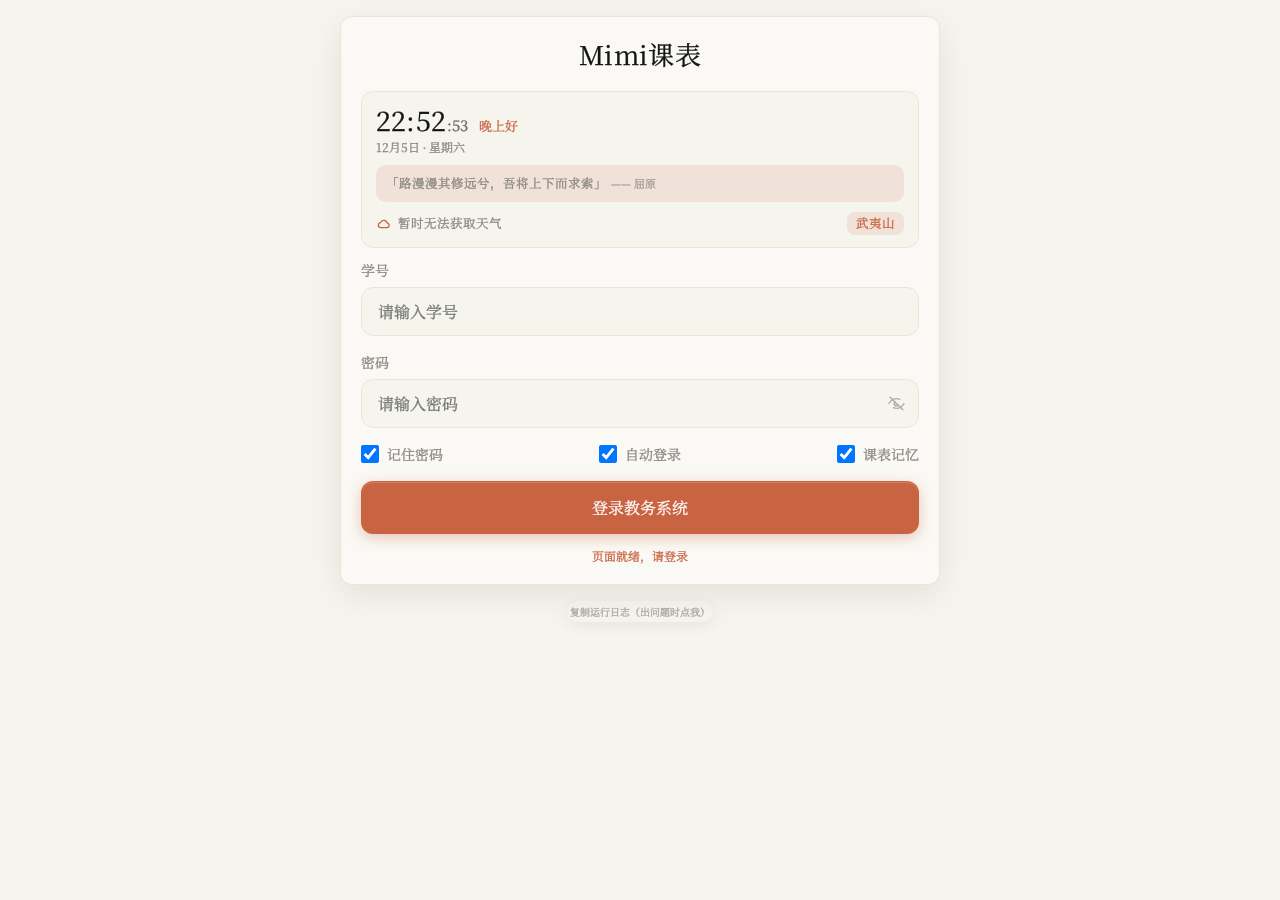
==== commit 33e326f3: "feat: Mimi课表 3.2" ====
--- a/app/src/main/assets/www/index.html
+++ b/app/src/main/assets/www/index.html
@@ -12,35 +12,46 @@
     })();
     </script>
     <style>
+        /* 内置中文衬线（思源宋体子集），保证所有机型都是同一套字形 */
+        @font-face {
+            font-family: 'Mi Serif';
+            src: url('../fonts/mi-serif.otf') format('opentype');
+            font-weight: 400;
+            font-style: normal;
+            font-display: swap;
+        }
         :root{
-            --primary:#0B6BCB;
-            --primary-soft:rgba(11,107,203,0.10);
-            --bg:#EEF3F8;
-            --card:#FFFFFF;
-            --text:#16324F;
-            --sub:#5B7186;
-            --input-bg:#F4F8FC;
-            --input-border:#D3E0EC;
-            --secondary:#6C757D;--glass-hi:rgba(255,255,255,0);--glass-glow:rgba(255,255,255,0);--glass-g1:#EEF3F8;--glass-g2:#EEF3F8;--glass-g3:#EEF3F8;--glass-card:#FFFFFF;--glass-card-soft:#F4F8FC;--glass-border:#D3E0EC;--glass-shadow:rgba(31,45,61,0.10);
+            --primary:#C96442;
+            --primary-soft:rgba(201,100,66,0.12);
+            --bg:#F5F4ED;
+            --card:#FAF9F5;
+            --text:#141413;
+            --sub:#87867F;
+            --input-bg:#FAF9F5;
+            --input-border:#E8E6DC;
+            --secondary:#5E5D59;--glass-hi:rgba(255,255,255,0);--glass-glow:rgba(255,255,255,0);--glass-g1:#F5F4ED;--glass-g2:#F5F4ED;--glass-g3:#F5F4ED;--glass-card:#FAF9F5;--glass-card-soft:#F5F4ED;--glass-border:#E8E6DC;--glass-shadow:rgba(20,20,19,0.08);--glass-edge:rgba(255,255,255,0);--glass-refract:rgba(255,255,255,0);
             --bf: none;
         }
         /* 动态玻璃效果开关：默认关闭=纯实色普通UI；开启=强毛玻璃 */
         html[data-glass="1"]{
-            --glass-hi:rgba(255,255,255,0.55);
+            --glass-hi:rgba(255,255,255,0.58);
             --glass-glow:rgba(255,255,255,0.30);
-            --glass-g1:#D5E7F5;--glass-g2:#DFEDE7;--glass-g3:#EFE9DB;
-            --glass-card:rgba(255,255,255,0.20);
-            --glass-card-soft:rgba(255,255,255,0.13);
+            --glass-g1:#F3EBDF;--glass-g2:#EFE7DA;--glass-g3:#E9E5DA;
+            --glass-card:rgba(250,249,245,0.52);
+            --glass-card-soft:rgba(250,249,245,0.40);
             --glass-border:rgba(255,255,255,0.55);
-            --glass-shadow:rgba(23,60,101,0.18);
-            --bf: blur(20px) saturate(175%);
+            --glass-shadow:rgba(20,20,19,0.12);
+            --glass-edge:rgba(255,255,255,0.55);
+            --glass-refract:rgba(255,255,255,0.20);
+            --bf: blur(22px) saturate(138%);
         }
         html[data-glass="0"] body::before { content: none; }
-        /* 液态玻璃动态背景（仅玻璃模式）：低饱和平滑渐变，缓慢连贯漂移 */
+        /* 玻璃模式背景：暖奶油纸面 + 赤陶微光，像描图纸而非科技毛玻璃 */
         html[data-glass="1"] body::before {
             background:
-                radial-gradient(120vmax 90vmax at 50% 118%, rgba(255,255,255,0.30), rgba(255,255,255,0) 62%),
-                linear-gradient(125deg, #D5E7F5 0%, #DFEDE7 26%, #EFE9DB 48%, #E1E6F3 72%, #D5E7F5 100%);
+                radial-gradient(120vmax 90vmax at 50% 118%, rgba(255,255,255,0.26), rgba(255,255,255,0) 62%),
+                radial-gradient(80vmax 80vmax at 12% -10%, rgba(201,100,66,0.10), rgba(201,100,66,0) 55%),
+                linear-gradient(125deg, #F3EBDF 0%, #EFE7DA 26%, #E9E5DA 48%, #F0E9DE 72%, #F3EBDF 100%);
             background-size: 100% 100%;
             animation: lg-flow 40s ease-in-out infinite alternate;
             will-change: transform;
@@ -58,22 +69,37 @@
         .login-progress-track { display: none !important; }
 
         body {
-            font-family: -apple-system, BlinkMacSystemFont, 'Roboto', sans-serif;
+            font-family: "Mi Serif", "Noto Serif CJK SC", "Source Han Serif SC", "Songti SC", serif;
             background: var(--bg);
             padding: 16px;
+            line-height: 1.5;
+            -webkit-font-smoothing: antialiased;
+            /* 内置衬线只有常规字重，笔画偏细：用文字描边补一点厚度 */
+            -webkit-text-stroke: 0.32px currentColor;
+        }
+        /* 表单控件默认使用系统无衬线，这里统一继承衬线，保证全 App 字体一致 */
+        button, input, select, textarea { font-family: inherit; }
+        /* Claude 排版：全站统一衬线字体，标题用常规字重（不用 bold） */
+        h1, h2, .wk-title, .topbar h1, .page-title {
+            font-family: "Mi Serif", "Noto Serif CJK SC", "Source Han Serif SC", "Songti SC", serif;
+            font-weight: 400;
+            letter-spacing: 0.3px;
+            line-height: 1.3;
         }
         .container {
             max-width: 600px;
             margin: 0 auto;
         }
+        /* 卡片：暖色 ring 边框 + 微尘阴影 */
         .card {
             background: var(--card);
-            border-radius: 20px;
-            padding: 24px;
-            box-shadow: 0 2px 12px rgba(0,0,0,0.08);
+            border-radius: 12px;
+            padding: 20px;
+            border: 1px solid #F0EEE6;
+            box-shadow: 0 0 0 1px rgba(201,100,66,0.13), rgba(0,0,0,0.05) 0 4px 24px;
             margin-bottom: 16px;
         }
-        h1 { font-size: 22px; margin-bottom: 20px; text-align: center; color: var(--text); }
+        h1 { font-size: 26px; margin-bottom: 20px; text-align: center; color: var(--text); }
         .input-group {
             margin-bottom: 16px;
         }
@@ -88,7 +114,7 @@
             width: 100%;
             padding: 12px 16px;
             border: 1px solid var(--glass-border);
-            border-radius: 14px;
+            border-radius: 12px;
             font-size: 16px;
             transition: 0.2s;
             background: var(--glass-card-soft);
@@ -100,7 +126,7 @@
         input:focus {
             outline: none;
             border-color: var(--primary);
-            background: rgba(255,255,255,0.85);
+            background: var(--card);
             box-shadow: 0 0 0 3px var(--primary-soft);
         }
         button {
@@ -109,9 +135,9 @@
             background: var(--glass-card-soft);
             color: var(--text);
             border: 1px solid var(--glass-border);
-            border-radius: 14px;
+            border-radius: 12px;
             font-size: 16px;
-            font-weight: 600;
+            font-weight: 500;
             cursor: pointer;
             backdrop-filter: var(--bf);
             -webkit-backdrop-filter: var(--bf);
@@ -140,13 +166,17 @@
             border: 1px solid var(--glass-border);
             backdrop-filter: var(--bf);
             -webkit-backdrop-filter: var(--bf);
-            border-radius: 14px;
+            border-radius: 12px;
             padding: 12px 14px;
             margin: 0 0 12px;
         }
         .hello-top { display: flex; align-items: baseline; gap: 10px; }
-        .hello-time { font-size: 26px; font-weight: 800; color: var(--text); letter-spacing: .5px; font-variant-numeric: tabular-nums; }
-        .hello-greet { font-size: 13px; font-weight: 700; color: var(--primary); }
+        .hello-time {
+            font-family: "Mi Serif", "Noto Serif CJK SC", "Songti SC", serif;
+            font-size: 27px; font-weight: 400; color: var(--text); letter-spacing: .2px; font-variant-numeric: tabular-nums; line-height: 1.2;
+        }
+        .hello-greet { font-size: 13px; font-weight: 500; color: var(--primary); }
+        .hello-time .hh-sec { font-size: .55em; font-weight: 400; opacity: .62; margin-left: 1px; }
         .hello-date { font-size: 12px; color: var(--sub); margin-top: 2px; }
         .hello-quote {
             font-size: 12.5px; color: var(--sub); line-height: 1.65;
@@ -161,12 +191,48 @@
         #hhWIcon { display: inline-flex; line-height: 0; }
         .hello-weather svg { width: 15px; height: 15px; flex: 0 0 15px; color: var(--primary); }
         .hw-city {
-            margin-left: auto; color: var(--primary); font-weight: 700;
+            margin-left: auto; color: var(--primary); font-weight: 500;
             padding: 2px 9px; background: var(--primary-soft);
             border-radius: 8px; cursor: pointer;
             transition: transform .15s cubic-bezier(.2,.8,.2,1);
         }
         .hw-city:active { transform: scale(.94); }
+        /* ===== 课表页顶部信息条：默认一条细线框，点击展开为主界面同款问候卡 ===== */
+        .tt-hello-slot { margin: 0 2px 12px; }
+        .hello-mini-chev { display: none; }
+        .hello-card.tt-mini { margin: 0; cursor: pointer; }
+        .hello-card.tt-mini:not(.tt-open) {
+            display: flex; align-items: center; gap: 8px;
+            padding: 6px 12px; min-height: 34px;
+            border-radius: 10px;
+            background: var(--glass-card-soft);
+            box-shadow: inset 0 1px 0 var(--glass-hi);
+            overflow: hidden;
+        }
+        .hello-card.tt-mini:not(.tt-open) .hello-top {
+            display: flex; align-items: baseline; gap: 6px; flex: 0 0 auto;
+        }
+        .hello-card.tt-mini:not(.tt-open) .hello-time { font-size: 15px; line-height: 1.15; }
+        .hello-card.tt-mini:not(.tt-open) .hello-greet { font-size: 11.5px; white-space: nowrap; }
+        .hello-card.tt-mini:not(.tt-open) .hello-date,
+        .hello-card.tt-mini:not(.tt-open) .hello-quote { display: none; }
+        .hello-card.tt-mini:not(.tt-open) .hello-weather {
+            margin: 0 0 0 auto; font-size: 11.5px; gap: 5px;
+            min-width: 0; white-space: nowrap;
+        }
+        .hello-card.tt-mini:not(.tt-open) #hhWIcon,
+        .hello-card.tt-mini:not(.tt-open) .hw-city { display: none; }
+        .hello-card.tt-mini:not(.tt-open) #hhWText {
+            overflow: hidden; text-overflow: ellipsis; max-width: 34vw;
+        }
+        .hello-card.tt-mini:not(.tt-open) .hello-mini-chev {
+            display: inline-flex; flex: 0 0 auto;
+            font-size: 11px; color: var(--sub); line-height: 1;
+        }
+        .hello-card.tt-mini.tt-open .hello-mini-chev {
+            display: block; text-align: center;
+            margin-top: 8px; font-size: 11px; color: var(--sub);
+        }
         #cityMask {
             position: fixed; inset: 0;
             background: rgba(0,0,0,0.45);
@@ -230,28 +296,64 @@
         .btn { box-shadow: inset 0 1px 0 rgba(255,255,255,0.28); }
         /* 玻璃模式：按钮与内容区强化毛玻璃质感 */
         html[data-glass="1"] button:not(.clear-btn):not(.copy-log-link) {
-            border-radius: 999px;
-            background: linear-gradient(180deg, rgba(255,255,255,0.40), rgba(255,255,255,0.16));
-            box-shadow: 0 8px 22px var(--glass-shadow), inset 0 1px 0 rgba(255,255,255,0.60), inset 0 -1px 0 rgba(255,255,255,0.14);
+            border-radius: 12px;
+            background: linear-gradient(180deg, rgba(255,255,255,0.46), rgba(255,255,255,0.22));
+            box-shadow: 0 6px 18px var(--glass-shadow), inset 0 1px 0 rgba(255,255,255,0.62), inset 0 -1px 0 rgba(255,255,255,0.16);
         }
         html[data-glass="1"] .course-list:not(.wk) {
-            background: rgba(255,255,255,0.26);
+            background: rgba(250,249,245,0.34);
             border: 1px solid var(--glass-border);
         }
         html[data-glass="1"] .card {
-            background: linear-gradient(165deg, rgba(255,255,255,0.38), rgba(255,255,255,0.16) 45%, rgba(255,255,255,0.24));
-            box-shadow: 0 14px 44px var(--glass-shadow), inset 0 1px 0 rgba(255,255,255,0.75), inset 0 -1px 0 rgba(255,255,255,0.15);
-        }
-        html[data-glass="1"] #loginBtn { border-radius: 999px; }
-        /* 主登录按钮：经典蓝色 */
-        #loginBtn { background: var(--primary); color: #fff; border-color: transparent; box-shadow: 0 6px 16px rgba(11,107,203,0.35); }
+            background: linear-gradient(165deg, rgba(255,255,255,0.48), rgba(255,255,255,0.24) 45%, rgba(255,255,255,0.34));
+            box-shadow: 0 12px 36px var(--glass-shadow), inset 0 1px 0 rgba(255,255,255,0.78), inset 0 -1px 0 rgba(255,255,255,0.18);
+        }
+        html[data-glass="1"] #loginBtn { border-radius: 12px; }
+        /* ===== 液态玻璃增强：湿边高光 + 折射内影 + 缓慢流光 ===== */
+        html[data-glass="1"] .hello-card,
+        html[data-glass="1"] .gcard {
+            position: relative;
+            overflow: hidden;
+            border: 1px solid var(--glass-border);
+            box-shadow: 0 8px 26px var(--glass-shadow),
+                        inset 0 1px 0 var(--glass-hi),
+                        inset 1px 0 0 var(--glass-refract),
+                        inset -1px 0 0 rgba(255,255,255,0.12);
+        }
+        html[data-glass="1"] .card {
+            border-color: var(--glass-border);
+            box-shadow: 0 14px 42px var(--glass-shadow),
+                        inset 0 1px 0 rgba(255,255,255,0.80),
+                        inset 0 -1px 0 rgba(255,255,255,0.20),
+                        inset 1px 0 0 var(--glass-refract);
+        }
+        html[data-glass="1"] .hello-card::after {
+            content: '';
+            position: absolute; left: -30%; top: -60%;
+            width: 160%; height: 130%;
+            pointer-events: none;
+            background: linear-gradient(115deg,
+                rgba(255,255,255,0) 32%,
+                rgba(255,255,255,0.26) 47%,
+                rgba(255,255,255,0.08) 58%,
+                rgba(255,255,255,0) 70%);
+            transform: translate3d(-18%, 0, 0) rotate(6deg);
+            animation: lg-sheen 16s ease-in-out infinite alternate;
+            will-change: transform;
+        }
+        @keyframes lg-sheen {
+            from { transform: translate3d(-18%, 0, 0) rotate(6deg); }
+            to { transform: translate3d(18%, 0, 0) rotate(6deg); }
+        }
+        /* 主登录按钮：赤陶主色 */
+        #loginBtn { background: var(--primary); color: #fff; border-color: transparent; box-shadow: 0 4px 14px rgba(201,100,66,0.34), inset 0 1px 0 rgba(255,255,255,0.18); }
         /* 返回主界面按钮：缩小并居中 */
         #logoutBtn { width: auto; display: block; margin: 12px auto 0; padding: 9px 26px; font-size: 13.5px; border-radius: 12px; }
         /* 玻璃模式：记住密码控件玻璃化 */
         html[data-glass="1"] .checkbox-row {
             background: linear-gradient(180deg, rgba(255,255,255,0.30), rgba(255,255,255,0.13));
             border: 1px solid var(--glass-border);
-            border-radius: 999px;
+            border-radius: 12px;
             padding: 9px 14px;
             backdrop-filter: var(--bf);
             -webkit-backdrop-filter: var(--bf);
@@ -264,11 +366,20 @@
         .confirm-title { font-size: 15.5px; font-weight: 600; color: var(--text); margin-bottom: 8px; }
         .confirm-text { font-size: 13.5px; color: var(--sub); margin-bottom: 18px; }
         .confirm-btns { display: flex; gap: 10px; }
-        .confirm-btn { flex: 1; margin: 0; padding: 10px 0; font-size: 14px; border-radius: 999px; border: none; }
-        .confirm-btn.cancel { background: rgba(128,128,128,0.14); color: var(--text); }
-        .confirm-btn.ok { background: var(--primary); color: #fff; box-shadow: 0 4px 12px rgba(11,107,203,0.30); }
+        .confirm-btn { flex: 1; margin: 0; padding: 10px 0; font-size: 14px; border-radius: 10px; border: none; font-weight: 500; }
+        .confirm-btn.cancel { background: #EFEDE4; color: #4D4C48; }
+        .confirm-btn.ok { background: var(--primary); color: #fff; box-shadow: 0 2px 8px rgba(201,100,66,0.30), inset 0 1px 0 rgba(255,255,255,0.16); }
         html[data-glass="1"] .confirm-card { background: linear-gradient(165deg, rgba(255,255,255,0.38), rgba(255,255,255,0.16) 45%, rgba(255,255,255,0.24)); border: 1px solid var(--glass-border); backdrop-filter: var(--bf); -webkit-backdrop-filter: var(--bf); box-shadow: 0 14px 44px var(--glass-shadow), inset 0 1px 0 rgba(255,255,255,0.75); }
         html[data-glass="1"] .confirm-btn.cancel { background: rgba(255,255,255,0.28); }
+        /* 课程卡片节次别名：下划线提示可点开查看具体时间 */
+        .wk-alias { text-decoration: underline; text-underline-offset: 2px; cursor: pointer; }
+        /* 节次时间弹窗列表 */
+        .slot-time-list { margin: 4px 0 14px; text-align: left; }
+        .slot-time-row { display: flex; justify-content: space-between; align-items: center; padding: 7px 10px; border-radius: 9px; font-size: 13px; color: var(--sub); }
+        .slot-time-row b { font-weight: 500; color: var(--text); font-variant-numeric: tabular-nums; }
+        .slot-time-row.on { background: var(--input-bg); }
+        .slot-time-row.on, .slot-time-row.on b { color: var(--primary); }
+        .slot-time-row.on b { font-weight: 600; }
         @supports not ((backdrop-filter: blur(1px)) or (-webkit-backdrop-filter: blur(1px))) {
             .card, .gcard, #cityPanel { background: var(--card); }
         }
@@ -308,8 +419,8 @@
             width: 100%;
             padding: 6px 12px;
             border-radius: 10px;
-            background: linear-gradient(135deg, #e3f2fd, #bbdefb);
-            color: #1565c0;
+            background: linear-gradient(135deg, #F7E6DC, #F1DCCE);
+            color: #A6512F;
             font-size: 13px;
             font-weight: 600;
             text-align: center;
@@ -342,7 +453,7 @@
             font-size: 14px;
             line-height: 1.6;
             white-space: pre-wrap;
-            font-family: monospace;
+            font-family: "Mi Serif", "Noto Serif CJK SC", "Source Han Serif SC", "Songti SC", serif;
         }
         /* ===== 选周等待提示 ===== */
         .wk-hint { text-align: center; color: var(--sub); font-size: 13px; padding: 20px 8px; }
@@ -370,7 +481,7 @@
         .wk-grid { display: grid; grid-template-columns: 30px repeat(7, 1fr); min-width: 540px; }
         .wkg-corner { background: var(--input-bg); border-right: 1px solid var(--input-border); border-bottom: 1px solid var(--input-border); }
         .wkg-head {
-            padding: 8px 0 6px; text-align: center; font-size: 11px; font-weight: 700;
+            padding: 8px 0 6px; text-align: center; font-size: 11px; font-weight: 500; letter-spacing: 0.3px;
             color: var(--sub); border-right: 1px solid var(--input-border); border-bottom: 1px solid var(--input-border);
         }
         .wkg-head small { display: block; font-size: 9px; font-weight: 400; margin-top: 1px; }
@@ -382,21 +493,82 @@
         }
         .wkg-slot small { font-size: 8px; margin-top: 1px; font-weight: 400; }
         .wkg-cell {
+            position: relative;
             height: 56px; padding: 2px; display: flex; flex-direction: column; gap: 2px;
             border-right: 1px solid var(--input-border); border-bottom: 1px solid var(--input-border);
             overflow: hidden;
-        }
+            --cell-h: 56px;
+        }
+        /* 单点提醒：圆点压在最左侧边框上，不遮挡课程文字 */
+        .wkg-line {
+            position: absolute; left: -3px; width: 13px; height: 14px;
+            display: flex; align-items: center; justify-content: center;
+            transform: translateY(-50%); cursor: pointer; z-index: 4;
+        }
+        .wkg-line::before {
+            content: ''; width: 6px; height: 6px; border-radius: 50%;
+            background: var(--wk-accent); box-shadow: 0 0 0 1.5px rgba(255,255,255,0.9);
+        }
+        /* 单点提醒详情浮层 */
+        #remindPop {
+            position: fixed; z-index: 9999; min-width: 150px; max-width: 230px;
+            background: var(--card); border-radius: 12px; padding: 11px 13px;
+            box-shadow: 0 8px 24px rgba(0,0,0,0.22); border: 1px solid var(--input-border);
+        }
+        #remindPop .rp-title { font-size: 14px; font-weight: 500; color: var(--text); margin-bottom: 5px; }
+        #remindPop .rp-row { font-size: 12px; color: var(--sub); line-height: 1.6; }
+        #remindPop .rp-row b { color: var(--text); font-weight: 500; }
         .wkg-cell.today { background: var(--primary-soft); }
+        /* 跨节次日程：cell-span 仅负责跨格；被跨格子有课时额外加 has-span 启用外框模式 */
+        .wkg-cell.cell-span { overflow: visible; position: relative; z-index: 2; }
+        .wkg-cell.cell-span > .wkg-course {
+            flex: none;
+            height: calc(var(--cell-h) * var(--cell-span) - 4px);
+            position: relative; z-index: 3;
+        }
         .wkg-course {
             flex: 1; min-height: 0; border-radius: 7px; padding: 2px 3px; font-size: 9px; line-height: 1.2;
             background: var(--wk-accent-soft); box-shadow: inset 0 0 0 1px var(--wk-accent);
             display: flex; flex-direction: column; align-items: center; justify-content: center; text-align: center; gap: 1px;
         }
-        .wkg-course span { display: -webkit-box; -webkit-line-clamp: 2; -webkit-box-orient: vertical; overflow: hidden; word-break: break-all; color: var(--text); font-size: 9px; font-weight: 600; max-width: 100%; }
+        .wkg-course span { display: -webkit-box; -webkit-line-clamp: 2; -webkit-box-orient: vertical; overflow: hidden; word-break: break-all; color: var(--text); font-size: 9px; font-weight: 500; max-width: 100%; }
         .wkg-course small { max-width: 100%; display: -webkit-box; -webkit-line-clamp: 2; -webkit-box-orient: vertical; overflow: hidden; word-break: break-all; white-space: normal; line-height: 1.15; font-size: 7.5px; color: var(--sub); }
+        /* 日程卡片（周视图网格）：颜色跟随日程自选色（默认玫红） */
+        .wkg-course.sch-item {
+            background: var(--wk-accent-soft);
+            box-shadow: inset 0 0 0 1px var(--wk-accent);
+        }
+        .wkg-course.sch-item span { color: var(--wk-accent); font-weight: 500; }
+        .wkg-course.sch-item small { color: var(--wk-accent); opacity: 0.85; }
+        /* 跨格日程外框：默认只显示外框，内容隐藏，不遮挡下方课程 */
+        .wkg-cell.has-span .wkg-course.sch-item {
+            background: transparent;
+            box-shadow: inset 0 0 0 2px var(--wk-accent);
+            cursor: pointer;
+        }
+        .wkg-cell.has-span .wkg-course.sch-item > * {
+            opacity: 0;
+            transition: opacity 0.15s ease;
+        }
+        /* 点击展开后：显示半透明底色 + 完整内容 */
+        .wkg-cell.has-span .wkg-course.sch-item.sch-active {
+            background: var(--wk-accent-mid, rgba(201,100,66,0.42));
+            box-shadow: inset 0 0 0 1px var(--wk-accent), 0 2px 6px rgba(0,0,0,0.1);
+        }
+        .wkg-cell.has-span .wkg-course.sch-item.sch-active > * {
+            opacity: 1;
+        }
+        .wkg-cell.has-span .wkg-course.sch-item.sch-active span {
+            color: #fff;
+            text-shadow: 0 1px 3px rgba(0,0,0,0.55), 0 0 2px rgba(0,0,0,0.4);
+        }
+        .wkg-cell.has-span .wkg-course.sch-item.sch-active small {
+            color: #fff; opacity: 0.95;
+            text-shadow: 0 1px 2px rgba(0,0,0,0.5);
+        }
         .wk-title {
-            font-size: 15px; font-weight: 700; color: var(--text);
-            margin: 2px 2px 8px; display: flex; align-items: center; gap: 8px;
+            font-size: 17px; font-weight: 500; color: var(--text);
+            margin: 2px 2px 10px; display: flex; align-items: center; gap: 8px;
             position: relative; flex-wrap: nowrap;
         }
         /* 标题文字必须是独立 span（裸文本节点不受 flex-shrink 选择器约束，会被压成竖排） */
@@ -404,8 +576,8 @@
         .wk-title-spacer { flex: 1 1 auto; min-width: 0; }
         .wk-week-badge {
             display: inline-block; padding: 2px 10px; border-radius: 10px;
-            background: #e3f2fd; color: #1976d2; font-size: 12px; font-weight: 600;
-            border: 1px solid #90caf9; letter-spacing: 0.3px;
+            background: #F7E6DC; color: #A6512F; font-size: 12px; font-weight: 600;
+            border: 1px solid #EBC9B7; letter-spacing: 0.3px;
             white-space: nowrap; flex: 0 0 auto;
         }
         /* 全屏角标：尺寸与"第X周"徽标一致。必须显式 width:auto / margin:0，
@@ -413,8 +585,8 @@
         .wk-fullscreen-btn {
             flex: 0 0 auto;
             width: auto; margin: 0;
-            padding: 2px 7px; border-radius: 10px; border: 1px solid #90caf9;
-            background: #e3f2fd; color: #1976d2;
+            padding: 2px 7px; border-radius: 10px; border: 1px solid #EBC9B7;
+            background: #F7E6DC; color: #A6512F;
             font-size: 11px; font-weight: 600; cursor: pointer;
             display: inline-flex; align-items: center; justify-content: center;
             line-height: 1.2; white-space: nowrap; min-width: 24px;
@@ -423,14 +595,14 @@
         .wk-fullscreen-btn:active { transform: scale(0.94); }
         /* 全屏模式样式（针对整个 courseContent） */
         #courseContent:fullscreen {
-            background: var(--bg, #f5f7fa);
+            background: var(--bg, #F5F4ED);
             overflow: auto; -webkit-overflow-scrolling: touch;
             padding: 12px;
             max-height: none;
         }
         #courseContent:fullscreen .wk-title {
             font-size: 17px; margin-bottom: 12px;
-            position: sticky; top: 0; background: var(--bg, #f5f7fa);
+            position: sticky; top: 0; background: var(--bg, #F5F4ED);
             padding: 8px 0; z-index: 10;
         }
         #courseContent:fullscreen .wk-week-badge { font-size: 13px; }
@@ -452,7 +624,7 @@
         #courseContent:fullscreen .wkg-head small { font-size: 11px; }
         #courseContent:fullscreen .wkg-slot { font-size: 11px; height: 64px; }
         #courseContent:fullscreen .wkg-slot small { font-size: 10px; }
-        #courseContent:fullscreen .wkg-cell { height: 64px; }
+        #courseContent:fullscreen .wkg-cell { height: 64px; --cell-h: 64px; }
         #courseContent:fullscreen .wkg-course span { font-size: 11px; }
         #courseContent:fullscreen .wkg-course small { font-size: 9px; }
         /* 横屏时单元格稍矮，更多内容可见 */
@@ -465,25 +637,25 @@
         .wk-day { margin-bottom: 14px; }
         .wk-day-head {
             display: flex; align-items: center; gap: 8px; flex-wrap: wrap;
-            margin: 0 2px 8px; font-size: 13px; font-weight: 700; color: var(--sub);
+            margin: 0 2px 8px; font-size: 13px; font-weight: 500; letter-spacing: 0.3px; color: var(--sub);
         }
         .wk-day.today .wk-day-head { color: var(--primary); }
         .wk-date { font-weight: 500; font-size: 12px; opacity: .85; }
         .wk-cnt {
-            font-size: 11px; font-weight: 600;
+            font-size: 11px; font-weight: 500;
             background: var(--primary-soft); color: var(--primary);
             border-radius: 8px; padding: 1px 8px;
         }
         .wk-today-badge {
-            font-size: 10px; font-weight: 700; color: #fff;
+            font-size: 10px; font-weight: 500; letter-spacing: 0.2px; color: #fff;
             background: var(--primary); border-radius: 8px; padding: 1px 8px;
         }
         .wk-course {
             background: var(--glass-card-soft);
             border: 1px solid var(--glass-border);
             border-left: 3px solid var(--wk-accent, var(--primary));
-            box-shadow: inset 0 1px 0 var(--glass-hi);
-            border-radius: 14px; padding: 10px 12px; margin-bottom: 8px;
+            box-shadow: 0 0 0 1px rgba(201,100,66,0.10), inset 0 1px 0 var(--glass-hi);
+            border-radius: 12px; padding: 10px 12px; margin-bottom: 8px;
             display: flex; gap: 10px; align-items: flex-start;
             transition: transform .15s cubic-bezier(.2,.8,.2,1);
         }
@@ -493,12 +665,14 @@
             background: var(--wk-accent-soft, var(--primary-soft));
             color: var(--wk-accent, var(--primary));
             display: flex; align-items: center; justify-content: center;
-            font-size: 13px; font-weight: 800;
+            font-family: "Mi Serif", "Noto Serif CJK SC", "Songti SC", serif;
+            font-size: 13px; font-weight: 400;
         }
         .wk-main { flex: 1; min-width: 0; }
         /* 课程名字号放大到与左侧图标框(30px)一样大，单行行高与图标框等高 */
         .wk-name {
-            font-size: 20px; font-weight: 700; color: var(--text);
+            font-family: "Mi Serif", "Noto Serif CJK SC", "Source Han Serif SC", "Songti SC", serif;
+            font-size: 20px; font-weight: 400; color: var(--text); letter-spacing: 0.2px;
             line-height: 1.5; word-break: break-all;
             min-height: 30px; display: flex; align-items: center;
         }
@@ -619,7 +793,7 @@
             0% { margin-left: -40%; }
             100% { margin-left: 100%; }
         }
-        .login-progress-text { font-size: 12px; color: #0B6BCB; font-weight: 500; flex: 1 0 100%; text-align: center; line-height: 1.35; margin-top: 2px; }
+        .login-progress-text { font-size: 12px; color: #C96442; font-weight: 500; flex: 1 0 100%; text-align: center; line-height: 1.35; margin-top: 2px; }
         .copy-log-link {
             background: none;
             border: none;
@@ -632,7 +806,78 @@
             opacity: 0.7;
         }
         .copy-log-link:active { opacity: 1; }
+        /* ===== 日程提醒：圆形加号按钮 + 弹窗 + 课表内日程项 ===== */
+        .sch-mask {
+            position: fixed; inset: 0; background: rgba(0,0,0,0.45);
+            z-index: 70; display: flex; align-items: center; justify-content: center;
+        }
+        .sch-mask.hidden { display: none; }
+        .sch-dialog {
+            background: var(--card); border-radius: 18px; padding: 20px;
+            width: 88%; max-width: 420px; max-height: 84vh; overflow-y: auto;
+            box-shadow: 0 8px 30px rgba(0,0,0,0.2);
+        }
+        .sch-dialog h3 { font-size: 17px; color: var(--text); margin-bottom: 14px; }
+        .sch-field { margin-bottom: 12px; }
+        .sch-field label { display: block; font-size: 13px; color: var(--sub); margin-bottom: 5px; font-weight: 500; }
+        .sch-field input {
+            width: 100%; padding: 11px 14px; border: 1px solid var(--input-border);
+            border-radius: 12px; font-size: 15px; background: var(--input-bg); color: var(--text);
+        }
+        .sch-field input:focus { outline: none; border-color: var(--primary); box-shadow: 0 0 0 3px var(--primary-soft); }
+        .sch-row { display: flex; gap: 10px; }
+        .sch-row .sch-field { flex: 1; }
+        .sch-row .sch-field.sch-hide { display: none; }
+        /* 日程类型切换：时间段 / 单点提醒 */
+        .sch-mode { display: flex; gap: 8px; }
+        .sch-mode-btn {
+            flex: 1; padding: 9px; border-radius: 10px; font-size: 13px; font-weight: 600; margin: 0;
+            background: var(--input-bg); color: var(--sub);
+            border: 1.5px solid var(--input-border); box-shadow: none;
+        }
+        .sch-mode-btn.on { background: var(--primary-soft); color: var(--primary); border-color: var(--primary); }
+        .sch-btns {
+            display: flex; gap: 10px; margin-top: 16px;
+            position: sticky; bottom: -20px; padding: 10px 0 20px;
+            margin-left: -20px; margin-right: -20px; padding-left: 20px; padding-right: 20px;
+            background: var(--card);
+            box-shadow: 0 -8px 12px -10px rgba(0,0,0,0.25);
+        }
+        .sch-btns button {
+            flex: 1; padding: 12px; border: none; border-radius: 12px;
+            font-size: 15px; font-weight: 600; margin-top: 0; width: auto;
+        }
+        .sch-cancel { background: #EFEDE4; color: #5E5D59; box-shadow: none; }
+        .sch-save { background: var(--primary); color: #fff; box-shadow: 0 4px 12px rgba(201,100,66,0.28); }
+        /* 日程颜色选择：一排可点色点，选中外描边 */
+        .sch-colors { display: flex; gap: 10px; flex-wrap: wrap; }
+        .sch-color-dot {
+            width: 28px; height: 28px; border-radius: 50%; padding: 0; margin: 0;
+            border: 2.5px solid transparent; box-sizing: border-box;
+            transition: transform .12s ease, border-color .12s ease;
+        }
+        .sch-color-dot.on { border-color: var(--text); transform: scale(1.12); }
+        /* 课表内的日程项：玫红标识，图标与课程一致为软底+首字；徽标强制横排不换行 */
+        .sch-badge {
+            display: inline-block; flex: 0 0 auto; white-space: nowrap;
+            font-size: 10px; font-weight: 600;
+            background: #D97757; color: #fff; border-radius: 5px;
+            padding: 1px 6px; margin-left: 6px; vertical-align: 2px;
+        }
+        /* 同格多项：翻页卡片 + 数量角标 */
+        .wkg-pager { position: relative; flex: 1; display: flex; flex-direction: column; min-height: 0; }
+        .wkg-pg { flex: 1; display: flex; flex-direction: column; min-height: 0; }
+        .wkg-pg .wkg-course { margin: 0; }
+        .wkg-badge {
+            position: absolute; top: 0; right: 0; z-index: 2;
+            min-width: 11px; height: 11px; border-radius: 6px;
+            background: var(--primary); color: #fff;
+            font-size: 6.5px; font-weight: 500; line-height: 11px;
+            text-align: center; padding: 0 2px; box-sizing: border-box;
+            box-shadow: 0 1px 2px rgba(0,0,0,0.25);
+        }
     </style>
+    <link rel="stylesheet" href="wheel.css">
 </head>
 <body>
 <div class="container">
@@ -686,10 +931,13 @@
             <span class="login-progress-text" id="lpText">正在登录教务系统...</span>
         </div>
         <div id="tip" class="tip hidden"></div>
+        <!-- 单点提醒详情浮层：点击课表里的提醒直线时显示 -->
+        <div id="remindPop" class="hidden"></div>
     </div>
 
     <div class="card hidden" id="timetable-page">
         <h1>Mimi课表</h1>
+        <div id="ttHelloSlot" class="tt-hello-slot"></div>
         <div class="btn-group">
             <button id="todayBtn">今天</button>
             <button id="tomorrowBtn">明天</button>
@@ -724,6 +972,39 @@
         </div>
     </div>
 </div>
+<div id="slotTimeMask" class="confirm-mask hidden" onclick="if(event.target===this)this.classList.add('hidden')">
+    <div class="confirm-card">
+        <div class="confirm-title">节次时间</div>
+        <div id="slotTimeList" class="slot-time-list"></div>
+        <div class="confirm-btns">
+            <button class="confirm-btn ok" onclick="document.getElementById('slotTimeMask').classList.add('hidden')">知道了</button>
+        </div>
+    </div>
+</div>
+<div id="scheduleMask" class="sch-mask hidden">
+    <div class="sch-dialog">
+        <h3>添加日程</h3>
+        <div class="sch-field"><label>标题</label><input id="schTitle" type="text" placeholder="如：图书馆自习" autocomplete="off"></div>
+        <div class="sch-field"><label>日期</label><input id="schDate" type="date"></div>
+        <div class="sch-field"><label>类型</label>
+            <div class="sch-mode" id="schMode">
+                <button type="button" class="sch-mode-btn on" data-m="range">时间段</button>
+                <button type="button" class="sch-mode-btn" data-m="single">单点提醒</button>
+            </div>
+        </div>
+        <div class="sch-row">
+            <div class="sch-field"><label id="schStartLabel">开始时间</label><input id="schStart" type="text" readonly inputmode="none" placeholder="08:00"></div>
+            <div class="sch-field" id="schEndField"><label>结束时间</label><input id="schEnd" type="text" readonly inputmode="none" placeholder="09:40"></div>
+        </div>
+        <div class="sch-field"><label>地点（可选）</label><input id="schLoc" type="text" placeholder="如：同文2-404" autocomplete="off"></div>
+        <div class="sch-field"><label>备注（可选）</label><input id="schNote" type="text" placeholder="备注" autocomplete="off"></div>
+        <div class="sch-field"><label>颜色</label><div class="sch-colors" id="schColors"></div></div>
+        <div class="sch-btns">
+            <button id="schCancel" class="sch-cancel">取消</button>
+            <button id="schSave" class="sch-save">保存</button>
+        </div>
+    </div>
+</div>
 <div id="cityPanel" class="hidden">
     <h2>选择城市</h2>
     <div class="city-grid" id="cityGrid"></div>
@@ -734,10 +1015,49 @@
 </div>
 
 
+<script src="wheel.js"></script>
 <script>
     // 页面元素
     const loginPage = document.getElementById('login-page');
     const timetablePage = document.getElementById('timetable-page');
+
+    // ===== 课表页顶部信息条：与主界面共用同一张问候卡 =====
+    // 进入课表时把 #hhCard 移入标题下方并默认收起为一条细线框，点击展开成主界面同款；
+    // 共用同一节点，时间/名言/天气的定时刷新无需重复同步。
+    const hhCard = document.getElementById('hhCard');
+    const ttHelloSlot = document.getElementById('ttHelloSlot');
+    const hhHomeParent = hhCard ? hhCard.parentNode : null;
+    const hhHomeNext = hhCard ? hhCard.nextSibling : null;
+    let hhMiniChev = null;
+    if (hhCard) {
+        hhMiniChev = document.createElement('span');
+        hhMiniChev.className = 'hello-mini-chev';
+        hhMiniChev.id = 'hhMiniChev';
+        hhMiniChev.textContent = '▾';
+        hhCard.appendChild(hhMiniChev);
+        hhCard.addEventListener('click', function(e) {
+            if (!hhCard.classList.contains('tt-mini')) return;
+            const t = e.target;
+            if (t && t.closest && t.closest('#hhWCity')) return;
+            const open = hhCard.classList.toggle('tt-open');
+            if (hhMiniChev) hhMiniChev.textContent = open ? '▴' : '▾';
+        });
+    }
+    function mountHelloCard(inTimetable) {
+        if (!hhCard || !ttHelloSlot || !hhHomeParent) return;
+        if (inTimetable) {
+            if (hhCard.parentNode !== ttHelloSlot) ttHelloSlot.appendChild(hhCard);
+            hhCard.classList.add('tt-mini');
+            hhCard.classList.remove('tt-open');
+            if (hhMiniChev) hhMiniChev.textContent = '▾';
+        } else {
+            if (hhCard.parentNode !== hhHomeParent) {
+                const ref = (hhHomeNext && hhHomeNext.parentNode === hhHomeParent) ? hhHomeNext : null;
+                hhHomeParent.insertBefore(hhCard, ref);
+            }
+            hhCard.classList.remove('tt-mini', 'tt-open');
+        }
+    }
     const tipDiv = document.getElementById('tip');
     const loginBtn = document.getElementById('loginBtn');
     const usernameInput = document.getElementById('username');
@@ -987,7 +1307,7 @@
         user: '<svg viewBox="0 0 24 24" fill="none" stroke="currentColor" stroke-width="2.4" stroke-linecap="round"><circle cx="12" cy="8" r="4"/><path d="M4 20c1.8-3.2 4.6-4.5 8-4.5s6.2 1.3 8 4.5"/></svg>',
         cal: '<svg viewBox="0 0 24 24" fill="none" stroke="currentColor" stroke-width="2.4" stroke-linecap="round"><rect x="3.5" y="5" width="17" height="16" rx="3"/><path d="M8 3v4M16 3v4M3.5 10h17"/></svg>'
     };
-    const WK_COLORS = ['#0B6BCB', '#2F9E6E', '#E07800', '#8E5CE7', '#D64545', '#0891B2', '#C2185B', '#5B8C00'];
+    const WK_COLORS = ['#C96442', '#2F9E6E', '#E07800', '#8E5CE7', '#D64545', '#0891B2', '#D97757', '#5B8C00'];
     const WK_ORDER = ['第一二节', '第三四节', '第五六节', '第七八节', '第九十节'];
     const WK_SLOT_ALIAS = { '第一二节': '早八', '第三四节': '早十', '第五六节': '午二', '第七八节': '午四', '第九十节': '晚七' };
 
@@ -1022,6 +1342,10 @@
         const n = parseInt(hex.slice(1), 16);
         return 'rgba(' + ((n >> 16) & 255) + ',' + ((n >> 8) & 255) + ',' + (n & 255) + ',0.13)';
     }
+    function hexMid(hex) {
+        const n = parseInt(hex.slice(1), 16);
+        return 'rgba(' + ((n >> 16) & 255) + ',' + ((n >> 8) & 255) + ',' + (n & 255) + ',0.45)';
+    }
     // 小节别名：sections 形如 "03~04小节"，按首节号成对映射为早八/早十/午二/午四/晚七
     function slotAlias(c) {
         const s = String((c && (c.sections || c.timeSlot)) || '');
@@ -1032,18 +1356,58 @@
         }
         return WK_SLOT_ALIAS[s] || '';
     }
+    // 课程所属大节下标（0~4），供「点开别名看时间」定位高亮行
+    function slotIndexOf(c) {
+        const s = String((c && (c.sections || c.timeSlot)) || '');
+        const m = s.match(/\d+/);
+        if (m) {
+            const n = parseInt(m[0], 10);
+            if (n >= 1 && n <= 10) return Math.floor((n - 1) / 2);
+        }
+        return WK_ORDER.indexOf(s);
+    }
+    // 每大节的具体上课起止时间（与教务作息一致）
+    const SLOT_TIMES = [['08:00', '09:40'], ['10:00', '11:40'], ['14:00', '15:40'], ['16:00', '17:40'], ['19:00', '20:40']];
+    const SLOT_NAMES = ['第1-2节', '第3-4节', '第5-6节', '第7-8节', '第9-10节'];
+    const SLOT_SUBNAMES = ['早八', '早十', '午二', '午四', '晚七'];
+    // 点击课程卡片上的（早十）等别名：弹出全部节次时间并高亮当前节次
+    window.showSlotTime = function(si) {
+        const mask = document.getElementById('slotTimeMask');
+        const list = document.getElementById('slotTimeList');
+        if (!mask || !list) return;
+        let h = '';
+        SLOT_TIMES.forEach(function(t, i) {
+            h += '<div class="slot-time-row' + (i === si ? ' on' : '') + '"><span>' + SLOT_NAMES[i] + '（' + SLOT_SUBNAMES[i] + '）</span><b>' + t[0] + ' - ' + t[1] + '</b></div>';
+        });
+        list.innerHTML = h;
+        mask.classList.remove('hidden');
+    };
     function fmtWeeks(w) {
         return esc(String(w).replace(/[[\]]/g, '').trim());
     }
     function courseCard(c, idx) {
+        // 日程卡片：用户自选色（默认玫红）标识 + 时间/地点/备注，图标取标题首字（与课程图标同风格）
+        if (c.__schedule) {
+            const scol = c.color || '#D97757';
+            const badgeBg = c.color || '#D97757';
+            return '<div class="wk-course sch-item" style="--wk-accent:' + scol + ';--wk-accent-soft:' + hexSoft(scol) + '">'
+                + '<div class="wk-icon">' + esc((c.name || '日').charAt(0)) + '</div>'
+                + '<div class="wk-main"><div class="wk-name">' + esc(c.name) + '<span class="sch-badge" style="background:' + badgeBg + '">日程</span></div>'
+                + '<div class="wk-hl">'
+                + '<span>' + WK_ICONS.clock + esc(c.sections || '全天') + '</span>'
+                + (c.location ? '<span>' + WK_ICONS.pin + esc(c.location) + '</span>' : '')
+                + (c.note ? '<span>' + WK_ICONS.cal + esc(c.note) + '</span>' : '')
+                + '</div></div></div>';
+        }
         const col = wkColor(c.name || '?');
         const secText = c.sections || c.timeSlot || '';
         const alias = slotAlias(c);
+        const si = slotIndexOf(c);
         return '<div class="wk-course" style="--wk-accent:' + col + ';--wk-accent-soft:' + hexSoft(col) + '">'
             + '<div class="wk-icon">' + esc((c.name || '?').substring(0, 1)) + '</div>'
             + '<div class="wk-main"><div class="wk-name">' + esc(c.name || '未知课程') + '</div>'
             + '<div class="wk-hl">'
-            + '<span>' + WK_ICONS.clock + esc(secText) + (alias ? '(' + esc(alias) + ')' : '') + '</span>'
+            + '<span>' + WK_ICONS.clock + esc(secText) + (alias && si >= 0 ? '(<span class="wk-alias" onclick="showSlotTime(' + si + ')">' + esc(alias) + '</span>)' : (alias ? '(' + esc(alias) + ')' : '')) + '</span>'
             + '<span>' + WK_ICONS.pin + esc(cleanLoc(c.location) || '未知地点') + '</span>'
             + '<span>' + WK_ICONS.user + esc(c.teacher || '未知教师') + '</span>'
             + '</div>'
@@ -1054,10 +1418,12 @@
         const isToday = isCurWeek !== false && day === getTodayWeekday();
         list.sort(function(a, b) { return WK_ORDER.indexOf(a.timeSlot) - WK_ORDER.indexOf(b.timeSlot); });
         let html = '<div class="wk-day' + (isToday ? ' today' : '') + '">';
+        const schCnt = list.filter(function(c) { return c.__schedule; }).length;
+        const cntText = schCnt > 0 ? (list.length - schCnt) + ' 门课 · ' + schCnt + ' 日程' : list.length + ' 门课';
         html += '<div class="wk-day-head"><span>' + day + '</span>'
             + (dateStr ? '<span class="wk-date">' + esc(dateStr) + '</span>' : '')
             + (isToday ? '<span class="wk-today-badge">今天</span>' : '')
-            + '<span class="wk-cnt">' + list.length + ' 门课</span></div>';
+            + '<span class="wk-cnt">' + cntText + '</span></div>';
         list.forEach(function(c, i) { html += courseCard(c, idx0 + i); });
         html += '</div>';
         return html;
@@ -1221,6 +1587,105 @@
         return (target.getMonth() + 1) + '/' + target.getDate();
     }
     const DAY_NAME_TO_NUM = { '周一': 1, '周二': 2, '周三': 3, '周四': 4, '周五': 5, '周六': 6, '周日': 7 };
+
+    // ===== 日程提醒：数据加载 / 节次映射 / 视图联动 =====
+    window.schedulesData = [];
+    function loadSchedules() {
+        try {
+            const raw = (window.Android && Android.getSchedules) ? Android.getSchedules() : '[]';
+            window.schedulesData = JSON.parse(raw || '[]');
+            if (!Array.isArray(window.schedulesData)) window.schedulesData = [];
+        } catch(e) { window.schedulesData = []; }
+    }
+    function schIsoOf(d) {
+        return d.getFullYear() + '-' + String(d.getMonth() + 1).padStart(2, '0') + '-' + String(d.getDate()).padStart(2, '0');
+    }
+    function schTodayIso() { return schIsoOf(new Date()); }
+    function schTomorrowIso() { const t = new Date(); t.setDate(t.getDate() + 1); return schIsoOf(t); }
+    // 与 getDateForWeekDay 同口径，但返回 ISO 日期用于和日程的 date 精确匹配
+    function isoForWeekDay(weekNo, dow) {
+        if (__weekAnchor && weekNo && dow) {
+            const first = new Date(mondayMs(__weekAnchor.m));
+            const fd = first.getDay() === 0 ? 7 : first.getDay();
+            const monday = new Date(first);
+            monday.setDate(first.getDate() - (fd - 1));
+            const target = new Date(monday);
+            target.setDate(monday.getDate() + (weekNo - __weekAnchor.w) * 7 + (dow - 1));
+            return schIsoOf(target);
+        }
+        const today = new Date();
+        const td = today.getDay() === 0 ? 7 : today.getDay();
+        const monday = new Date(today);
+        monday.setDate(today.getDate() - (td - 1));
+        if (weekNo) {
+            const curW = getCurrentWeekNo() || weekNo;
+            monday.setDate(monday.getDate() + (weekNo - curW) * 7);
+        }
+        const d = new Date(monday);
+        d.setDate(monday.getDate() + (dow - 1));
+        return schIsoOf(d);
+    }
+    function schedulesForIso(iso) {
+        // 已完成的日程不再显示在课表上
+        return (window.schedulesData || []).filter(function(s) { return s && s.date === iso && !s.done; });
+    }
+    // 日程开始时间映射到最近的节次行：早八08:00 / 早十10:00 / 午二14:00 / 午四16:00 / 晚七19:00
+    const SCH_SLOT_STARTS = [480, 600, 840, 960, 1140];
+    function scheduleSlotIndex(s) {
+        const m = String((s && s.start) || '08:00').match(/(\d{1,2}):(\d{2})/);
+        const mins = m ? parseInt(m[1], 10) * 60 + parseInt(m[2], 10) : 480;
+        let best = 0, bd = Infinity;
+        for (let i = 0; i < SCH_SLOT_STARTS.length; i++) {
+            const d = Math.abs(mins - SCH_SLOT_STARTS[i]);
+            if (d < bd) { bd = d; best = i; }
+        }
+        return best;
+    }
+    // 日程结束时间所在的节次（取开始时间 <= 结束时间的最后一个节次）
+    function scheduleEndSlotIndex(s) {
+        const m = String((s && s.end) || s.start || '21:00').match(/(\d{1,2}):(\d{2})/);
+        const mins = m ? parseInt(m[1], 10) * 60 + parseInt(m[2], 10) : 1260;
+        let idx = SCH_SLOT_STARTS.length - 1;
+        for (let i = 0; i < SCH_SLOT_STARTS.length; i++) {
+            if (mins < SCH_SLOT_STARTS[i]) { idx = Math.max(0, i - 1); break; }
+        }
+        return idx;
+    }
+    // 日程横跨的节次数量（至少 1，最多不超过剩余节次）
+    function scheduleSpan(s) {
+        if (s && s.single) return 1; // 单点提醒只占一格（渲染为一条直线）
+        const si = scheduleSlotIndex(s);
+        const ei = scheduleEndSlotIndex(s);
+        return Math.max(1, Math.min(SCH_SLOT_STARTS.length - si, ei - si + 1));
+    }
+    // 日程转成伪课程对象，复用 daySection 的排序与卡片渲染
+    function scheduleToPseudo(s) {
+        return {
+            __schedule: true,
+            name: s.title || '日程',
+            timeSlot: WK_ORDER[scheduleSlotIndex(s)],
+            sections: (s.start || '') + (s.end ? '~' + s.end : ''),
+            location: s.location || '',
+            teacher: '',
+            note: s.note || '',
+            color: s.color || ''
+        };
+    }
+    // 当前视图记录：保存/删除日程后按原视图重渲染
+    window.__currentView = { type: 'today' };
+    function rerenderCurrentView() {
+        if (!window.coursesData || window.coursesData.length === 0) return;
+        const v = window.__currentView || { type: 'today' };
+        if (v.type === 'tomorrow') window.requestTomorrow();
+        else if (v.type === 'week') renderWeekCards('本周课表', null, '日期为本周实际日期，周次为各课上课周', undefined, getCurrentWeekNo());
+        else if (v.type === 'custom' && v.weekNo) renderWeekCards('第' + v.weekNo + '周课表', function(c) { return courseInWeek(c, v.weekNo); }, undefined, undefined, v.weekNo);
+        else window.requestToday();
+    }
+    window.refreshSchedules = function() {
+        loadSchedules();
+        rerenderCurrentView();
+    };
+
     // 课表全屏切换：对整个 courseContent 进/出 fullscreen，避免网格被切分
     window.toggleTimetableFullscreen = function(btn) {
         const target = document.getElementById('courseContent');
@@ -1278,12 +1743,67 @@
                 const list = window.coursesData.filter(function(c) {
                     return c.dayOfWeek === d && c.timeSlot === WK_ORDER[ri] && (!filterFn || filterFn(c));
                 });
-                h += '<div class="wkg-cell' + (d === today ? ' today' : '') + '">';
+                // 当日日程按开始时间落入对应节次格子；跨节次日程只在起始节次渲染
+                const dayIso = isoForWeekDay(weekNo, DAY_NAME_TO_NUM[d]);
+                const daySch = schedulesForIso(dayIso).map(function(s) {
+                    return { s: s, si: scheduleSlotIndex(s), span: scheduleSpan(s), isSingle: !!s.single };
+                });
+                let cellSpan = 1;
+                const cellItems = [];
                 list.forEach(function(c) {
                     const col = wkColor(c.name || '?');
-                    h += '<div class="wkg-course" style="--wk-accent:' + col + ';--wk-accent-soft:' + hexSoft(col) + '">'
+                    cellItems.push('<div class="wkg-course" style="--wk-accent:' + col + ';--wk-accent-soft:' + hexSoft(col) + '">'
                     + '<span>' + esc(c.name || '课程') + '</span>'
-                    + (cleanLoc(c.location) ? '<small>' + esc(cleanLoc(c.location)) + '</small>' : '') + '</div>';
+                    + (cleanLoc(c.location) ? '<small>' + esc(cleanLoc(c.location)) + '</small>' : '') + '</div>');
+                });
+                daySch.forEach(function(ds) {
+                    if (ds.si !== ri) return; // 仅在起始节次渲染，其余节次留空（由卡片横跨覆盖）
+                    if (ds.isSingle) return;  // 单点提醒不占卡片位，单独画成一条直线
+                    const sc = ds.s.color || '#D97757';
+                    cellItems.push('<div class="wkg-course sch-item" style="--wk-accent:' + sc + ';--wk-accent-soft:' + hexSoft(sc) + ';--wk-accent-mid:' + hexMid(sc) + '">'
+                        + '<span>' + esc(ds.s.title || '日程') + '</span>'
+                        + (ds.s.location ? '<small>' + esc(ds.s.location) + '</small>' : '')
+                        + '<small>' + esc((ds.s.start || '') + (ds.s.end ? '~' + ds.s.end : '')) + '</small></div>');
+                    if (ds.span > 1) cellSpan = Math.max(cellSpan, ds.span);
+                });
+                // 跨格策略：起始格只有日程一项才跨格；被跨越的格子里若有课程或其它日程，
+                // 则启用外框模式（has-span，点击才展开详情）避免遮挡；否则直接完整显示卡片
+                const canSpan = cellItems.length === 1 && cellSpan > 1;
+                let spanBlocked = false;
+                if (canSpan) {
+                    const curSch = (daySch.find(function(ds) { return ds.si === ri; }) || {}).s;
+                    for (let k = ri + 1; k < ri + cellSpan && k < labels.length && !spanBlocked; k++) {
+                        spanBlocked = window.coursesData.some(function(c) {
+                            return c.dayOfWeek === d && c.timeSlot === WK_ORDER[k] && (!filterFn || filterFn(c));
+                        }) || schedulesForIso(dayIso).some(function(s2) {
+                            return s2 !== curSch && scheduleSlotIndex(s2) === k;
+                        });
+                    }
+                }
+                h += '<div class="wkg-cell' + (d === today ? ' today' : '') + (canSpan ? ' cell-span' : '') + (canSpan && spanBlocked ? ' has-span' : '') + '"'
+                    + (canSpan ? ' style="--cell-span:' + cellSpan + '"' : '') + '>';
+                // 同格多项折叠为翻页卡片，右上角小圆显示「当前页/总页数」，点击翻页
+                if (cellItems.length > 1) {
+                    h += '<div class="wkg-pager" data-pg="0">';
+                    cellItems.forEach(function(it, i) {
+                        h += '<div class="wkg-pg"' + (i > 0 ? ' style="display:none"' : '') + '>' + it + '</div>';
+                    });
+                    h += '<span class="wkg-badge">1/' + cellItems.length + '</span></div>';
+                } else if (cellItems.length === 1) {
+                    h += cellItems[0];
+                }
+                // 单点提醒：在格子右侧画一个小圆点（不遮挡课程文字），点击展开待办事项
+                daySch.forEach(function(ds) {
+                    if (!ds.isSingle || ds.si !== ri) return;
+                    const m = String(ds.s.start || '08:00').match(/(\d{1,2}):(\d{2})/);
+                    const mins = m ? parseInt(m[1], 10) * 60 + parseInt(m[2], 10) : 480;
+                    const a = SCH_SLOT_STARTS[ri];
+                    const b = (ri + 1 < SCH_SLOT_STARTS.length) ? SCH_SLOT_STARTS[ri + 1] : a + 120;
+                    const ratio = Math.max(0.08, Math.min(0.92, (mins - a) / (b - a)));
+                    const sc = ds.s.color || '#D97757';
+                    h += '<div class="wkg-line" style="top:' + (ratio * 100).toFixed(1) + '%;--wk-accent:' + sc + '"'
+                        + ' data-rid="' + esc(String(ds.s.id || '')) + '"'
+                        + ' title="' + esc(ds.s.title || '提醒') + '"></div>';
                 });
                 h += '</div>';
             });
@@ -1292,6 +1812,9 @@
         return h;
     }
     function renderWeekCards(title, filterFn, note, showGrid, weekNo, hideBadge) {
+        // 重渲染时先收起单点提醒浮层，避免停留在旧位置
+        const __rp = document.getElementById('remindPop');
+        if (__rp) __rp.classList.add('hidden');
         if (!window.coursesData || window.coursesData.length === 0) {
             courseContent.classList.add('wk');
             courseContent.innerHTML = '<div class="wk-empty">暂无课表，请先登录</div>';
@@ -1335,6 +1858,15 @@
             const list = window.coursesData.filter(function(c) {
                 return c.dayOfWeek === day && (!filterFn || filterFn(c));
             });
+            // 合并当日日程（按实际日期精确匹配），与课程一起按节次排序展示
+            let dayIso = isoForWeekDay(weekNo, DAY_NAME_TO_NUM[day]);
+            // 日视图（今天/明天）：只合并被查看那一天，其余天不合并，避免明天日程混进今天板块
+            if (weekNo == null && filterFn && window.__dayViewDay) {
+                if (day !== window.__dayViewDay) dayIso = null;
+                else if (day === getTodayWeekday()) dayIso = schTodayIso();
+                else if (day === getTomorrowWeekday()) dayIso = schTomorrowIso();
+            }
+            if (dayIso) schedulesForIso(dayIso).forEach(function(s) { list.push(scheduleToPseudo(s)); });
             if (!list.length) return;
             any = true;
             html += daySection(day, list, idx, dates[day] || '', isCurWeek);
@@ -1342,8 +1874,11 @@
         });
         courseContent.classList.add('wk');
         courseContent.innerHTML = any ? html : '<div class="wk-empty">' + esc(title) + '：暂无课程</div>';
+        // 渲染完成后按设置决定是否开启多页卡片自动轮播
+        try { window.applyCarousel && window.applyCarousel(); } catch(e) {}
     }
     function renderDayView(day, label) {
+        window.__dayViewDay = day; // 供日程合并判断：日视图只显示被查看当天的日程
         renderWeekCards(label + ' · ' + day, function(c) { return c.dayOfWeek === day; }, '', false, undefined, true);
     }
 
@@ -1403,6 +1938,7 @@
                 }
                 loginPage.classList.add('hidden');
                 timetablePage.classList.remove('hidden');
+                mountHelloCard(true);
                 setLoginBtnLoading(false);
                 showTip('登录成功，课表已加载', false);
                 timetableLog('[JS] 课表加载完成，共 ' + window.coursesData.length + ' 门课程');
@@ -1415,7 +1951,7 @@
                     timetableLog('[页] 记住密码未勾选，已清除保存的凭据');
                 }
 
-                window.requestToday();
+                window.requestDefaultView();
 
             } catch(e) {
                 console.error('解析课表失败:', e);
@@ -1517,6 +2053,7 @@
 
         const today = getTodayWeekday();
         console.log('今天是:', today);
+        window.__currentView = { type: 'today' };
         renderDayView(today, '今天');
     };
 
@@ -1528,7 +2065,14 @@
 
         const tomorrow = getTomorrowWeekday();
         console.log('明天是:', tomorrow);
+        window.__currentView = { type: 'tomorrow' };
         renderDayView(tomorrow, '明天');
+    };
+
+    // 默认视图：晚 9 点前显示今天，之后自动显示第二天
+    window.requestDefaultView = function() {
+        if (new Date().getHours() >= 21) window.requestTomorrow();
+        else window.requestToday();
     };
 
     window.requestSavedCredentials = function() {
@@ -1597,6 +2141,7 @@
         timetableLog('[页] 点击查看本周课表');
         if (window.coursesData && window.coursesData.length > 0) {
             const curW = getCurrentWeekNo();
+            window.__currentView = { type: 'week' };
             renderWeekCards('本周课表', null, '日期为本周实际日期，周次为各课上课周', undefined, curW);
             courseContent.scrollIntoView({ behavior: 'smooth', block: 'nearest' });
         } else {
@@ -1639,6 +2184,7 @@
             showTip('请输入 1-18 之间的周数', true);
             return;
         }
+        window.__currentView = { type: 'custom', weekNo: n };
         renderWeekCards('第' + n + '周课表', function(c) { return courseInWeek(c, n); }, undefined, undefined, n);
     };
     logoutBtn.onclick = function() {
@@ -1653,6 +2199,7 @@
         }
         loginPage.classList.remove('hidden');
         timetablePage.classList.add('hidden');
+        mountHelloCard(false);
         lpLocked = false;
         setLoginBtnLoading(false);
         showIdle('页面就绪，请登录');
@@ -1660,10 +2207,178 @@
         // 不调用 requestSavedCredentials：避免异步回调再次触发自动登录
     };
 
+    // ===== 日程提醒：圆形加号按钮 + 添加弹窗 =====
+    const scheduleMask = document.getElementById('scheduleMask');
+    const schTitle = document.getElementById('schTitle');
+    const schDate = document.getElementById('schDate');
+    const schStart = document.getElementById('schStart');
+    const schEnd = document.getElementById('schEnd');
+    const schLoc = document.getElementById('schLoc');
+    const schNote = document.getElementById('schNote');
+    // 日程颜色：预设色板，保存进日程数据（color 字段），渲染时随色
+    const SCH_COLORS = ['#D97757', '#C96442', '#2E7D32', '#E65100', '#6A1B9A', '#00838F', '#5D4037', '#37474F'];
+    let schColor = '#D97757';
+    function renderSchColors() {
+        const box = document.getElementById('schColors');
+        box.innerHTML = SCH_COLORS.map(function(c) {
+            return '<button type="button" class="sch-color-dot' + (c === schColor ? ' on' : '') + '" data-c="' + c + '" style="background:' + c + '"></button>';
+        }).join('');
+        box.querySelectorAll('.sch-color-dot').forEach(function(b) {
+            b.onclick = function() { schColor = b.getAttribute('data-c'); renderSchColors(); };
+        });
+    }
+    renderSchColors();
+    // 日程类型：时间段（默认）/ 单点提醒（只有一个时间点，课表里显示为一条直线）
+    let schSingle = false;
+    function setSchMode(single) {
+        schSingle = !!single;
+        document.querySelectorAll('#schMode .sch-mode-btn').forEach(function(b) {
+            b.classList.toggle('on', b.getAttribute('data-m') === (schSingle ? 'single' : 'range'));
+        });
+        document.getElementById('schEndField').classList.toggle('sch-hide', schSingle);
+        document.getElementById('schStartLabel').textContent = schSingle ? '提醒时间' : '开始时间';
+    }
+    document.querySelectorAll('#schMode .sch-mode-btn').forEach(function(b) {
+        b.onclick = function() { setSchMode(b.getAttribute('data-m') === 'single'); };
+    });
+    setSchMode(false);
+    document.getElementById('schCancel').onclick = function() { scheduleMask.classList.add('hidden'); };
+    scheduleMask.addEventListener('click', function(e) { if (e.target === scheduleMask) scheduleMask.classList.add('hidden'); });
+    // 时间字段改用滚轮选择器（编辑弹窗内直接弹出）
+    function bindWheelTime(input, title) {
+        input.addEventListener('click', function() {
+            WheelPicker.open({
+                title: title,
+                value: input.value || schStart.value || '08:00',
+                onOk: function(v) { input.value = v; }
+            });
+        }, false);
+    }
+    bindWheelTime(schStart, '选择开始时间');
+    bindWheelTime(schEnd, '选择结束时间');
+    document.getElementById('schSave').onclick = function() {
+        const title = schTitle.value.trim();
+        if (!title) { showTip('请输入日程标题', true); return; }
+        if (!schDate.value) { showTip('请选择日期', true); return; }
+        const item = {
+            title: title,
+            date: schDate.value,
+            start: schStart.value || '08:00',
+            end: schSingle ? '' : (schEnd.value || ''),
+            single: schSingle,
+            location: schLoc.value.trim(),
+            note: schNote.value.trim(),
+            color: schColor
+        };
+        try {
+            Android.saveSchedule(JSON.stringify(item));
+            scheduleMask.classList.add('hidden');
+            showTip('日程已保存', false);
+            timetableLog('[页] 已保存日程：' + title + ' ' + item.date);
+            window.refreshSchedules();
+        } catch(e) {
+            showTip('保存失败：' + e.message, true);
+        }
+    };
+
+    // 同格多项的翻页卡片：点击切换到下一张，循环展示
+    function closestPager(el) {
+        while (el && el !== document.body) {
+            if (el.classList && el.classList.contains('wkg-pager')) return el;
+            el = el.parentNode;
+        }
+        return null;
+    }
+    function pagerGoNext(pager) {
+        const pgs = pager.querySelectorAll('.wkg-pg');
+        if (pgs.length < 2) return;
+        let idx = parseInt(pager.getAttribute('data-pg') || '0', 10);
+        idx = (idx + 1) % pgs.length;
+        pager.setAttribute('data-pg', String(idx));
+        for (let i = 0; i < pgs.length; i++) pgs[i].style.display = i === idx ? '' : 'none';
+        const badge = pager.querySelector('.wkg-badge');
+        if (badge) badge.textContent = (idx + 1) + '/' + pgs.length;
+    }
+    // 单点提醒详情浮层：显示标题/时间/地点/备注，点击其它地方关闭
+    function showRemindPop(s, anchor) {
+        const pop = document.getElementById('remindPop');
+        if (!pop) return;
+        pop.innerHTML = '<div class="rp-title">' + esc(s.title || '提醒') + '</div>'
+            + '<div class="rp-row">🕐 <b>' + esc(s.start || '') + '</b>' + (s.date ? ' · ' + esc(s.date) : '') + '</div>'
+            + (s.location ? '<div class="rp-row">📍 ' + esc(s.location) + '</div>' : '')
+            + (s.note ? '<div class="rp-row">📝 ' + esc(s.note) + '</div>' : '');
+        pop.classList.remove('hidden');
+        const r = anchor.getBoundingClientRect();
+        requestAnimationFrame(function() {
+            const w = pop.offsetWidth || 200, h = pop.offsetHeight || 80;
+            const left = Math.max(8, Math.min(r.left, window.innerWidth - w - 8));
+            let top = r.bottom + 6;
+            if (top + h > window.innerHeight - 8) top = Math.max(8, r.top - h - 6);
+            pop.style.left = left + 'px';
+            pop.style.top = top + 'px';
+        });
+    }
+    document.addEventListener('click', function(e) {
+        const pop = document.getElementById('remindPop');
+        if (!pop || pop.classList.contains('hidden')) return;
+        if (e.target.closest('.wkg-line') || e.target.closest('#remindPop')) return;
+        pop.classList.add('hidden');
+    }, true);
+
+    courseContent.addEventListener('click', function(e) {
+        // 单点提醒直线：点击弹出对应待办事项
+        const line = e.target.closest('.wkg-line');
+        if (line) {
+            const rid = line.getAttribute('data-rid');
+            const s = (window.schedulesData || []).find(function(x) { return String(x.id) === String(rid); });
+            if (s) showRemindPop(s, line);
+            return;
+        }
+        // 跨格日程浮层：点击展开/收起（默认只显示外框，不遮挡下方课程）
+        const schCard = e.target.closest('.wkg-cell.has-span .wkg-course.sch-item');
+        if (schCard) {
+            const willActivate = !schCard.classList.contains('sch-active');
+            document.querySelectorAll('.wkg-cell.has-span .wkg-course.sch-item.sch-active').forEach(function(c) {
+                c.classList.remove('sch-active');
+            });
+            if (willActivate) schCard.classList.add('sch-active');
+            return;
+        }
+        // 点击其它区域：收起所有展开的跨格日程
+        document.querySelectorAll('.wkg-cell.has-span .wkg-course.sch-item.sch-active').forEach(function(c) {
+            c.classList.remove('sch-active');
+        });
+        const pager = closestPager(e.target);
+        if (!pager) return;
+        pagerGoNext(pager);
+    }, false);
+
+    // ===== 多页卡片自动轮播（5 秒切换），由「更多」设置开关控制 =====
+    let __carouselTimer = null;
+    window.stopCarousel = function() {
+        if (__carouselTimer) { clearInterval(__carouselTimer); __carouselTimer = null; }
+    };
+    window.startCarousel = function() {
+        window.stopCarousel();
+        __carouselTimer = setInterval(function() {
+            try {
+                document.querySelectorAll('.wkg-pager').forEach(function(pager) { pagerGoNext(pager); });
+            } catch(e) {}
+        }, 5000);
+    };
+    // 渲染课表后根据设置决定是否开启轮播
+    window.applyCarousel = function() {
+        let on = '0';
+        try { if (window.Android && Android.getAutoCarousel) on = Android.getAutoCarousel(); } catch(e) {}
+        if (on === '1') window.startCarousel();
+        else window.stopCarousel();
+    };
+
     window.addEventListener('DOMContentLoaded', function() {
         __fromLogout = false; // App 启动（非返回主界面），恢复正常逻辑
         __autoLoginFired = false; // 新会话重置自动登录标记
         lpLocked = false; // 重置进度锁，确保新会话日志可见
+        loadSchedules(); // 载入本地日程，供课表视图合并显示
 
         // 读取三个勾选框真实状态（「记住密码」为总开关）
         var rememberOk = prefOn('mimi_remember_pref', rememberCheckbox);
@@ -1696,7 +2411,8 @@
                     timetableLog('[页] 已加载缓存课表，共 ' + window.coursesData.length + ' 门课程');
                     loginPage.classList.add('hidden');
                     timetablePage.classList.remove('hidden');
-                    window.requestToday();
+                    mountHelloCard(true);
+                    window.requestDefaultView();
                     hasCache = true;
                     var __lastCache = lastCacheTime();
                     var __cacheStale = (Date.now() - __lastCache) > AUTO_UPDATE_INTERVAL;
@@ -1790,10 +2506,19 @@
     function hhTick() {
         const now = new Date();
         const t = hhPad(now.getHours()) + ':' + hhPad(now.getMinutes());
+        const sec = ':' + hhPad(now.getSeconds());
         const timeEl = document.getElementById('hhTime');
         const greetEl = document.getElementById('hhGreet');
         const dateEl = document.getElementById('hhDate');
-        if (timeEl) timeEl.textContent = t;
+        if (timeEl) {
+            // 秒数用小一号字显示，避免主时间过于笨重
+            if (timeEl.dataset.head !== t) {
+                timeEl.innerHTML = t + '<span class="hh-sec"></span>';
+                timeEl.dataset.head = t;
+            }
+            const secEl = timeEl.querySelector('.hh-sec');
+            if (secEl && secEl.textContent !== sec) secEl.textContent = sec;
+        }
         if (greetEl) greetEl.textContent = hhGreet(now.getHours());
         if (dateEl) dateEl.textContent = (now.getMonth() + 1) + '月' + now.getDate() + '日 · 星期' + '日一二三四五六'[now.getDay()];
         if (Date.now() - hhLastWx > 30 * 60 * 1000) loadWeather();
@@ -1850,6 +2575,11 @@
             x.send();
         } catch (e) { fail && fail(); }
     }
+    // 是否需要带伞：毛毛雨/雨/冻雨/阵雨/雷雨都提示，雪天不带伞
+    function hhNeedUmbrella(code) {
+        code = Number(code);
+        return (code >= 51 && code <= 67) || (code >= 80 && code <= 82) || (code >= 95 && code <= 99);
+    }
     function renderWeather(d) {
         const iconEl = document.getElementById('hhWIcon');
         const textEl = document.getElementById('hhWText');
@@ -1860,7 +2590,8 @@
             textEl.textContent = '暂时无法获取天气';
         } else {
             if (iconEl) iconEl.innerHTML = HH_ICONS[d.icon] || HH_ICONS.cloud;
-            textEl.textContent = d.temp + '°C · ' + d.desc;
+            textEl.textContent = d.temp + '°C · ' + d.desc + (d.rain ? ' · 记得带伞' : '');
+            textEl.title = d.rain ? '今天有降水，出门记得带伞' : '今天没有降水，无需带伞';
         }
         if (cityEl) cityEl.textContent = d.city;
     }
@@ -1868,7 +2599,7 @@
         hhXhrJson('https://api.open-meteo.com/v1/forecast?latitude=' + lat + '&longitude=' + lon + '&current=temperature_2m,weather_code&timezone=auto', function(w) {
             const cur = w.current || {};
             const info = HH_CODES[cur.weather_code] || ['', 'cloud'];
-            const data = { city: city, cityKey: cityKey || city, temp: Math.round(cur.temperature_2m), desc: info[0], icon: info[1], t: Date.now() };
+            const data = { city: city, cityKey: cityKey || city, temp: Math.round(cur.temperature_2m), desc: info[0], icon: info[1], code: cur.weather_code, rain: hhNeedUmbrella(cur.weather_code), t: Date.now() };
             try { localStorage.setItem('mimi_weather', JSON.stringify(data)); } catch (e) {}
             renderWeather(data);
         }, function() { renderWeather({ fail: true, city: city }); });
@@ -1943,7 +2674,7 @@
         const input = document.getElementById('cityInput');
         if (input) input.onkeydown = function(ev) { if (ev.key === 'Enter') { ok && ok.onclick(); } };
         hhTick();
-        setInterval(hhTick, 30000);
+        setInterval(hhTick, 1000);
         loadQuote();
     }
     initHello();
--- a/app/src/main/assets/www/wheel.css
+++ b/app/src/main/assets/www/wheel.css
@@ -0,0 +1,58 @@
+/* 滚动时间选择器（小时/分钟双列滚轮）—— index.html 与 schedule.html 共用 */
+.wheel-mask {
+    position: fixed; inset: 0; z-index: 120;
+    background: rgba(0, 0, 0, 0.45);
+    display: flex; align-items: flex-end; justify-content: center;
+}
+.wheel-mask.hidden { display: none !important; }
+.wheel-sheet {
+    width: 100%; max-width: 600px; box-sizing: border-box;
+    background: #FFFFFF;
+    border-radius: 20px 20px 0 0;
+    padding: 6px 16px 16px;
+    box-shadow: 0 -6px 24px rgba(0, 0, 0, 0.16);
+}
+.wheel-head { display: flex; align-items: center; height: 48px; }
+.wheel-head h3 {
+    flex: 1; margin: 0; text-align: center;
+    font-size: 16px; font-weight: 600; color: #141413;
+}
+.wheel-head button {
+    width: auto; margin: 0; padding: 8px 12px;
+    border: none; background: none; box-shadow: none;
+    font-size: 15px; font-weight: 500;
+}
+.wheel-head button:active { opacity: 0.7; }
+.wheel-cancel { color: #87867F; }
+.wheel-ok { color: #C96442; font-weight: 700; }
+.wheel-body {
+    position: relative; height: 220px;
+    display: flex; align-items: center; justify-content: center;
+    overflow: hidden;
+}
+.wheel-hi {
+    position: absolute; left: 8px; right: 8px; top: 88px; height: 44px;
+    background: rgba(11, 107, 203, 0.10);
+    border-top: 1px solid rgba(11, 107, 203, 0.18);
+    border-bottom: 1px solid rgba(11, 107, 203, 0.18);
+    border-radius: 8px; pointer-events: none; z-index: 0;
+}
+.wheel-col {
+    position: relative; z-index: 1;
+    flex: 0 0 88px; height: 220px;
+    overflow-y: scroll; -webkit-overflow-scrolling: touch;
+    padding: 88px 0; box-sizing: border-box;
+    text-align: center; scrollbar-width: none;
+}
+.wheel-col::-webkit-scrollbar { width: 0; height: 0; display: none; }
+.wheel-item {
+    height: 44px; line-height: 44px;
+    font-size: 18px; color: #b0bac5;
+    transition: color 0.12s, font-size 0.12s;
+}
+.wheel-item.active { color: #141413; font-weight: 700; font-size: 20px; }
+.wheel-sep {
+    position: relative; z-index: 1;
+    font-size: 20px; font-weight: 700; color: #141413;
+    padding: 0 2px;
+}
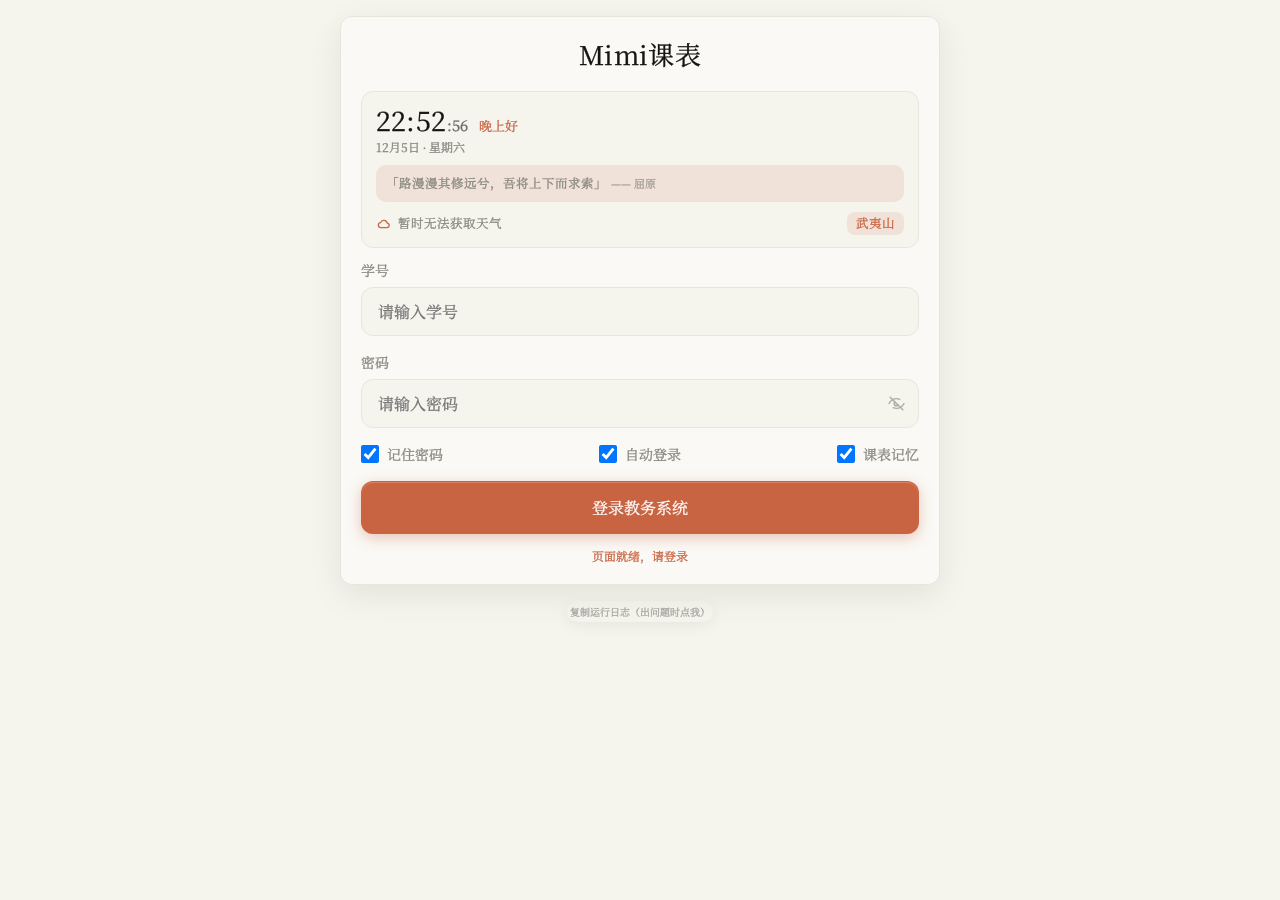
==== commit 56504c86: "feat: Mimi课表 3.3" ====
--- a/app/src/main/assets/www/index.html
+++ b/app/src/main/assets/www/index.html
@@ -407,42 +407,7 @@
             padding: 10px;
             font-size: 14px;
         }
-        #weekQueryRow {
-            display: flex;
-            gap: 8px;
-            margin-bottom: 12px;
-            align-items: center;
-            flex-wrap: wrap;
-        }
-        #weekQueryRow.hidden { display: none; }
-        .cur-week-tip {
-            width: 100%;
-            padding: 6px 12px;
-            border-radius: 10px;
-            background: linear-gradient(135deg, #F7E6DC, #F1DCCE);
-            color: #A6512F;
-            font-size: 13px;
-            font-weight: 600;
-            text-align: center;
-            box-sizing: border-box;
-        }
-        .cur-week-tip.hidden { display: none; }
-        #weekQueryRow input {
-            flex: 1;
-            margin: 0;
-            padding: 10px 14px;
-            border: 1px solid var(--input-bg);
-            border-radius: 10px;
-            background: var(--input-bg);
-            color: var(--text);
-            font-size: 14px;
-        }
-        #weekQueryRow button {
-            width: auto;
-            margin: 0;
-            padding: 10px 20px;
-            font-size: 14px;
-        }
+        /* ===== 选周等待提示 ===== */
         .course-list {
             background: var(--input-bg);
             color: var(--text);
@@ -519,13 +484,6 @@
         #remindPop .rp-row { font-size: 12px; color: var(--sub); line-height: 1.6; }
         #remindPop .rp-row b { color: var(--text); font-weight: 500; }
         .wkg-cell.today { background: var(--primary-soft); }
-        /* 跨节次日程：cell-span 仅负责跨格；被跨格子有课时额外加 has-span 启用外框模式 */
-        .wkg-cell.cell-span { overflow: visible; position: relative; z-index: 2; }
-        .wkg-cell.cell-span > .wkg-course {
-            flex: none;
-            height: calc(var(--cell-h) * var(--cell-span) - 4px);
-            position: relative; z-index: 3;
-        }
         .wkg-course {
             flex: 1; min-height: 0; border-radius: 7px; padding: 2px 3px; font-size: 9px; line-height: 1.2;
             background: var(--wk-accent-soft); box-shadow: inset 0 0 0 1px var(--wk-accent);
@@ -540,32 +498,6 @@
         }
         .wkg-course.sch-item span { color: var(--wk-accent); font-weight: 500; }
         .wkg-course.sch-item small { color: var(--wk-accent); opacity: 0.85; }
-        /* 跨格日程外框：默认只显示外框，内容隐藏，不遮挡下方课程 */
-        .wkg-cell.has-span .wkg-course.sch-item {
-            background: transparent;
-            box-shadow: inset 0 0 0 2px var(--wk-accent);
-            cursor: pointer;
-        }
-        .wkg-cell.has-span .wkg-course.sch-item > * {
-            opacity: 0;
-            transition: opacity 0.15s ease;
-        }
-        /* 点击展开后：显示半透明底色 + 完整内容 */
-        .wkg-cell.has-span .wkg-course.sch-item.sch-active {
-            background: var(--wk-accent-mid, rgba(201,100,66,0.42));
-            box-shadow: inset 0 0 0 1px var(--wk-accent), 0 2px 6px rgba(0,0,0,0.1);
-        }
-        .wkg-cell.has-span .wkg-course.sch-item.sch-active > * {
-            opacity: 1;
-        }
-        .wkg-cell.has-span .wkg-course.sch-item.sch-active span {
-            color: #fff;
-            text-shadow: 0 1px 3px rgba(0,0,0,0.55), 0 0 2px rgba(0,0,0,0.4);
-        }
-        .wkg-cell.has-span .wkg-course.sch-item.sch-active small {
-            color: #fff; opacity: 0.95;
-            text-shadow: 0 1px 2px rgba(0,0,0,0.5);
-        }
         .wk-title {
             font-size: 17px; font-weight: 500; color: var(--text);
             margin: 2px 2px 10px; display: flex; align-items: center; gap: 8px;
@@ -615,9 +547,10 @@
         #courseContent:fullscreen .wk-note {
             display: none;
         }
-        #courseContent:fullscreen .wk-grid-scroll { overflow: visible; }
+        /* 全屏网格：横向可滚动 + 最小宽度，竖屏时 7 列不被压窄裁字；横屏时自动撑满 */
+        #courseContent:fullscreen .wk-grid-scroll { overflow-x: auto; overflow-y: visible; -webkit-overflow-scrolling: touch; }
         #courseContent:fullscreen .wk-grid {
-            min-width: 100%;
+            min-width: 640px; width: 100%;
             grid-template-columns: 30px repeat(7, 1fr);
         }
         #courseContent:fullscreen .wkg-head { font-size: 13px; padding: 10px 0 8px; }
@@ -631,7 +564,7 @@
         @media (orientation: landscape) {
             #courseContent:fullscreen .wkg-head { font-size: 14px; }
             #courseContent:fullscreen .wkg-slot { height: 56px; }
-            #courseContent:fullscreen .wkg-cell { height: 56px; }
+            #courseContent:fullscreen .wkg-cell { height: 56px; --cell-h: 56px; }
         }
         .wk-note { text-align: center; color: var(--sub); font-size: 11px; margin: 0 0 12px; }
         .wk-day { margin-bottom: 14px; }
@@ -876,6 +809,39 @@
             text-align: center; padding: 0 2px; box-sizing: border-box;
             box-shadow: 0 1px 2px rgba(0,0,0,0.25);
         }
+        /* ===== 跨格日程：外圈描边框浮在课程之上，框内透明透出课程；
+           点框中间展开为不透明卡片盖住下方内容，再点收回成一圈框 ===== */
+        .wkg-cell.has-span { overflow: visible; z-index: 6; }
+        .wkg-cell.z-top { z-index: 20; }
+        .wkg-span {
+            position: absolute; top: 2px; left: 2px; right: 2px;
+            height: calc(var(--span, 1) * (var(--cell-h, 56px) + 1px) - 5px);
+            z-index: 5; cursor: pointer;
+        }
+        .wkg-span .wkg-pg { position: absolute; inset: 0; }
+        .wkg-span-page {
+            position: absolute; inset: 0; border-radius: 8px;
+            box-shadow: inset 0 0 0 2px var(--wk-accent);
+            background: transparent;
+            display: flex; flex-direction: column; align-items: center; justify-content: center;
+            text-align: center; gap: 1px; padding: 2px 3px; overflow: hidden;
+        }
+        /* 收起态：只有外框，文字全部隐藏，课程完整透出 */
+        .wkg-span-page > span, .wkg-span-page > small { display: none; }
+        /* 该格没有任何课程时不需要透出，直接实底显示日程内容 */
+        .wkg-span.solid .wkg-span-page {
+            background: var(--card);
+            box-shadow: inset 0 0 0 2px var(--wk-accent);
+        }
+        /* 展开态：不透明卡片盖住下方课程，只显示当前日程内容 */
+        .wkg-span.sch-active .wkg-span-page {
+            background: var(--card);
+            box-shadow: inset 0 0 0 2px var(--wk-accent), 0 6px 18px rgba(0,0,0,0.16);
+        }
+        .wkg-span.sch-active .wkg-span-page > span,
+        .wkg-span.solid .wkg-span-page > span { display: block; font-size: 9px; font-weight: 500; color: var(--wk-accent); }
+        .wkg-span.sch-active .wkg-span-page > small,
+        .wkg-span.solid .wkg-span-page > small { display: block; font-size: 7.5px; color: var(--sub); line-height: 1.15; }
     </style>
     <link rel="stylesheet" href="wheel.css">
 </head>
@@ -944,11 +910,6 @@
             <button id="weekBtn">本周</button>
             <button id="customWeekBtn">选周</button>
             <button id="refreshBtn">更新</button>
-        </div>
-        <div id="weekQueryRow" class="hidden">
-            <span id="curWeekTip" class="cur-week-tip hidden"></span>
-            <input type="number" id="weekInput" placeholder="输入周数（1-18）" min="1" max="18">
-            <button id="weekQueryBtn">查询</button>
         </div>
         <div id="ttProgress" class="login-progress hidden" style="margin:0 2px 12px;">
             <span class="login-progress-text" id="ttLpText">正在更新课表...</span>
@@ -1308,8 +1269,8 @@
         cal: '<svg viewBox="0 0 24 24" fill="none" stroke="currentColor" stroke-width="2.4" stroke-linecap="round"><rect x="3.5" y="5" width="17" height="16" rx="3"/><path d="M8 3v4M16 3v4M3.5 10h17"/></svg>'
     };
     const WK_COLORS = ['#C96442', '#2F9E6E', '#E07800', '#8E5CE7', '#D64545', '#0891B2', '#D97757', '#5B8C00'];
-    const WK_ORDER = ['第一二节', '第三四节', '第五六节', '第七八节', '第九十节'];
-    const WK_SLOT_ALIAS = { '第一二节': '早八', '第三四节': '早十', '第五六节': '午二', '第七八节': '午四', '第九十节': '晚七' };
+    const WK_ORDER = ['第一二节', '第三四节', '第五六节', '第七八节', '第九十节', '第十一十二节'];
+    const WK_SLOT_ALIAS = { '第一二节': '早八', '第三四节': '早十', '第五六节': '午二', '第七八节': '午四', '第九十节': '晚七', '第十一十二节': '晚九' };
 
     function esc(s) {
         return String(s == null ? '' : s).replace(/&/g, '&amp;').replace(/</g, '&lt;').replace(/>/g, '&gt;');
@@ -1342,34 +1303,49 @@
         const n = parseInt(hex.slice(1), 16);
         return 'rgba(' + ((n >> 16) & 255) + ',' + ((n >> 8) & 255) + ',' + (n & 255) + ',0.13)';
     }
-    function hexMid(hex) {
-        const n = parseInt(hex.slice(1), 16);
-        return 'rgba(' + ((n >> 16) & 255) + ',' + ((n >> 8) & 255) + ',' + (n & 255) + ',0.45)';
+    // 中文节次号（如「第九十节」「第九节」）：跳过时间串后取首个节号，兼容两位写法
+    const WK_CN_NUM = { '一': 1, '二': 2, '三': 3, '四': 4, '五': 5, '六': 6, '七': 7, '八': 8, '九': 9, '十': 10 };
+    function slotNoFromText(s) {
+        s = String(s || '').replace(/\d{1,2}:\d{2}/g, ' ');
+        const m = s.match(/\d+/);
+        if (m) {
+            const n = parseInt(m[0], 10);
+            if (n >= 1 && n <= 12) return n;
+        }
+        // 中文数字：先匹配「十一」「十二」，避免被「十」截断
+        if (s.indexOf('十一') >= 0) return 11;
+        if (s.indexOf('十二') >= 0) return 12;
+        for (let i = 0; i < s.length; i++) {
+            const v = WK_CN_NUM[s.charAt(i)];
+            if (v) return v;
+        }
+        return 0;
     }
     // 小节别名：sections 形如 "03~04小节"，按首节号成对映射为早八/早十/午二/午四/晚七
     function slotAlias(c) {
         const s = String((c && (c.sections || c.timeSlot)) || '');
-        const m = s.match(/\d+/);
-        if (m) {
-            const n = parseInt(m[0], 10);
-            if (n >= 1 && n <= 10) return WK_SLOT_ALIAS[WK_ORDER[Math.floor((n - 1) / 2)]] || '';
-        }
+        const n = slotNoFromText(s);
+        if (n) return WK_SLOT_ALIAS[WK_ORDER[Math.floor((n - 1) / 2)]] || '';
         return WK_SLOT_ALIAS[s] || '';
     }
     // 课程所属大节下标（0~4），供「点开别名看时间」定位高亮行
     function slotIndexOf(c) {
         const s = String((c && (c.sections || c.timeSlot)) || '');
-        const m = s.match(/\d+/);
-        if (m) {
-            const n = parseInt(m[0], 10);
-            if (n >= 1 && n <= 10) return Math.floor((n - 1) / 2);
-        }
+        const n = slotNoFromText(s);
+        if (n) return Math.floor((n - 1) / 2);
         return WK_ORDER.indexOf(s);
     }
+    // 课表格子归属：优先按 sections 首节号，其次按 timeSlot 名称（兼容非数字节次写法）
+    function slotIndexOfCourse(c) {
+        const si = slotIndexOf(c);
+        if (si >= 0) return si;
+        return WK_ORDER.indexOf(String((c && c.timeSlot) || ''));
+    }
     // 每大节的具体上课起止时间（与教务作息一致）
-    const SLOT_TIMES = [['08:00', '09:40'], ['10:00', '11:40'], ['14:00', '15:40'], ['16:00', '17:40'], ['19:00', '20:40']];
-    const SLOT_NAMES = ['第1-2节', '第3-4节', '第5-6节', '第7-8节', '第9-10节'];
-    const SLOT_SUBNAMES = ['早八', '早十', '午二', '午四', '晚七'];
+    // 每大节具体起止时间（教务口径：每节45分钟、课间10分钟；下午14:30起，18:00结束）
+    const SLOT_TIMES = [['08:00', '09:40'], ['10:00', '11:40'], ['14:30', '16:10'], ['16:20', '18:00'], ['19:00', '20:40'], ['20:50', '22:30']];
+    const SLOT_NAMES = ['第1-2节', '第3-4节', '第5-6节', '第7-8节', '第9-10节', '第11-12节'];
+    const SLOT_SUBNAMES = ['早八', '早十', '午二', '午四', '晚七', '晚九'];
     // 点击课程卡片上的（早十）等别名：弹出全部节次时间并高亮当前节次
     window.showSlotTime = function(si) {
         const mask = document.getElementById('slotTimeMask');
@@ -1416,7 +1392,7 @@
     }
     function daySection(day, list, idx0, dateStr, isCurWeek) {
         const isToday = isCurWeek !== false && day === getTodayWeekday();
-        list.sort(function(a, b) { return WK_ORDER.indexOf(a.timeSlot) - WK_ORDER.indexOf(b.timeSlot); });
+        list.sort(function(a, b) { return slotIndexOfCourse(a) - slotIndexOfCourse(b); });
         let html = '<div class="wk-day' + (isToday ? ' today' : '') + '">';
         const schCnt = list.filter(function(c) { return c.__schedule; }).length;
         const cntText = schCnt > 0 ? (list.length - schCnt) + ' 门课 · ' + schCnt + ' 日程' : list.length + ' 门课';
@@ -1629,8 +1605,8 @@
         // 已完成的日程不再显示在课表上
         return (window.schedulesData || []).filter(function(s) { return s && s.date === iso && !s.done; });
     }
-    // 日程开始时间映射到最近的节次行：早八08:00 / 早十10:00 / 午二14:00 / 午四16:00 / 晚七19:00
-    const SCH_SLOT_STARTS = [480, 600, 840, 960, 1140];
+    // 日程开始时间映射到最近的节次行：早八08:00 / 早十10:00 / 午二14:30 / 午四16:20 / 晚七19:00 / 晚九20:50
+    const SCH_SLOT_STARTS = [480, 600, 870, 980, 1140, 1250];
     function scheduleSlotIndex(s) {
         const m = String((s && s.start) || '08:00').match(/(\d{1,2}):(\d{2})/);
         const mins = m ? parseInt(m[1], 10) * 60 + parseInt(m[2], 10) : 480;
@@ -1722,8 +1698,8 @@
     }
     function renderWeekGrid(filterFn, weekNo, isCurWeek) {
         const days = ['周一', '周二', '周三', '周四', '周五', '周六', '周日'];
-        const labels = ['1-2', '3-4', '5-6', '7-8', '9-10'];
-        const labelSubs = ['早八', '早十', '午二', '午四', '晚七'];
+        const labels = ['1-2', '3-4', '5-6', '7-8', '9-10', '11-12'];
+        const labelSubs = ['早八', '早十', '午二', '午四', '晚七', '晚九'];
         const today = isCurWeek === false ? '' : getTodayWeekday();
         // 推算各天的实际日期：本周用今天推算，选周用学期第一周推算
         const dates = {};
@@ -1740,58 +1716,71 @@
         labels.forEach(function(lb, ri) {
             h += '<div class="wkg-slot">' + lb + '<small>(' + labelSubs[ri] + ')</small></div>';
             days.forEach(function(d) {
-                const list = window.coursesData.filter(function(c) {
-                    return c.dayOfWeek === d && c.timeSlot === WK_ORDER[ri] && (!filterFn || filterFn(c));
-                });
-                // 当日日程按开始时间落入对应节次格子；跨节次日程只在起始节次渲染
                 const dayIso = isoForWeekDay(weekNo, DAY_NAME_TO_NUM[d]);
                 const daySch = schedulesForIso(dayIso).map(function(s) {
                     return { s: s, si: scheduleSlotIndex(s), span: scheduleSpan(s), isSingle: !!s.single };
                 });
-                let cellSpan = 1;
-                const cellItems = [];
+                // 本格的**课程**永远正常渲染（不被任何跨格日程吞掉）
+                const list = window.coursesData.filter(function(c) {
+                    return c.dayOfWeek === d && slotIndexOfCourse(c) === ri && (!filterFn || filterFn(c));
+                });
+                const courseItems = [];
                 list.forEach(function(c) {
                     const col = wkColor(c.name || '?');
-                    cellItems.push('<div class="wkg-course" style="--wk-accent:' + col + ';--wk-accent-soft:' + hexSoft(col) + '">'
+                    courseItems.push('<div class="wkg-course" style="--wk-accent:' + col + ';--wk-accent-soft:' + hexSoft(col) + '">'
                     + '<span>' + esc(c.name || '课程') + '</span>'
                     + (cleanLoc(c.location) ? '<small>' + esc(cleanLoc(c.location)) + '</small>' : '') + '</div>');
                 });
+                // 跨格日程：按 (起始节次, 跨格数) 分组，同组共用一圈外框，多条时右上角 1/N 角标翻页
+                const spanGroups = {};
+                const spanKeys = [];
                 daySch.forEach(function(ds) {
-                    if (ds.si !== ri) return; // 仅在起始节次渲染，其余节次留空（由卡片横跨覆盖）
-                    if (ds.isSingle) return;  // 单点提醒不占卡片位，单独画成一条直线
-                    const sc = ds.s.color || '#D97757';
-                    cellItems.push('<div class="wkg-course sch-item" style="--wk-accent:' + sc + ';--wk-accent-soft:' + hexSoft(sc) + ';--wk-accent-mid:' + hexMid(sc) + '">'
-                        + '<span>' + esc(ds.s.title || '日程') + '</span>'
-                        + (ds.s.location ? '<small>' + esc(ds.s.location) + '</small>' : '')
-                        + '<small>' + esc((ds.s.start || '') + (ds.s.end ? '~' + ds.s.end : '')) + '</small></div>');
-                    if (ds.span > 1) cellSpan = Math.max(cellSpan, ds.span);
+                    if (ds.si !== ri || ds.isSingle) return;
+                    const k = String(ds.span);
+                    if (!spanGroups[k]) { spanGroups[k] = []; spanKeys.push(k); }
+                    spanGroups[k].push(ds);
                 });
-                // 跨格策略：起始格只有日程一项才跨格；被跨越的格子里若有课程或其它日程，
-                // 则启用外框模式（has-span，点击才展开详情）避免遮挡；否则直接完整显示卡片
-                const canSpan = cellItems.length === 1 && cellSpan > 1;
-                let spanBlocked = false;
-                if (canSpan) {
-                    const curSch = (daySch.find(function(ds) { return ds.si === ri; }) || {}).s;
-                    for (let k = ri + 1; k < ri + cellSpan && k < labels.length && !spanBlocked; k++) {
-                        spanBlocked = window.coursesData.some(function(c) {
-                            return c.dayOfWeek === d && c.timeSlot === WK_ORDER[k] && (!filterFn || filterFn(c));
-                        }) || schedulesForIso(dayIso).some(function(s2) {
-                            return s2 !== curSch && scheduleSlotIndex(s2) === k;
-                        });
-                    }
-                }
-                h += '<div class="wkg-cell' + (d === today ? ' today' : '') + (canSpan ? ' cell-span' : '') + (canSpan && spanBlocked ? ' has-span' : '') + '"'
-                    + (canSpan ? ' style="--cell-span:' + cellSpan + '"' : '') + '>';
-                // 同格多项折叠为翻页卡片，右上角小圆显示「当前页/总页数」，点击翻页
+                // 课程永远在格内正常平铺，不与日程混合折叠
+                const cellItems = courseItems;
+                h += '<div class="wkg-cell' + (d === today ? ' today' : '') + (cellItems.length > 1 ? ' has-pager' : '') + (spanKeys.length ? ' has-span' : '') + '">';
                 if (cellItems.length > 1) {
                     h += '<div class="wkg-pager" data-pg="0">';
-                    cellItems.forEach(function(it, i) {
-                        h += '<div class="wkg-pg"' + (i > 0 ? ' style="display:none"' : '') + '>' + it + '</div>';
+                    cellItems.forEach(function(html, i) {
+                        h += '<div class="wkg-pg"' + (i > 0 ? ' style="display:none"' : '') + '>' + html + '</div>';
                     });
                     h += '<span class="wkg-badge">1/' + cellItems.length + '</span></div>';
                 } else if (cellItems.length === 1) {
                     h += cellItems[0];
                 }
+                // 跨格日程覆盖层：默认只有外圈描边框（透明透出课程），点中间展开为不透明卡片盖住下方内容
+                spanKeys.forEach(function(k) {
+                    const grp = spanGroups[k];
+                    const multi = grp.length > 1;
+                    // 日程框可能跨到下面几格：只要跨格范围内任意一格有课程，就保持透明外框让课程透出；
+                    // 全部格子都空时才实底显示日程内容（否则实底会盖住下面格子的课程）
+                    const spanRows = grp[0].span;
+                    const hasCourseInSpan = window.coursesData.some(function(c) {
+                        if (c.dayOfWeek !== d) return false;
+                        const ci = slotIndexOfCourse(c);
+                        return ci >= ri && ci < ri + spanRows && (!filterFn || filterFn(c));
+                    });
+                    const solid = !hasCourseInSpan;
+                    h += '<div class="wkg-span' + (multi ? ' wkg-pager' : '') + (solid ? ' solid' : '') + '"'
+                        + (multi ? ' data-pg="0"' : '')
+                        + ' style="--span:' + grp[0].span + '">';
+                    grp.forEach(function(ds, i) {
+                        const sc = ds.s.color || '#D97757';
+                        const page = '<div class="wkg-span-page" style="--wk-accent:' + sc + '">'
+                            + '<span>' + esc(ds.s.title || '日程') + '</span>'
+                            + '<small>' + esc((ds.s.start || '') + (ds.s.end ? '~' + ds.s.end : '')) + '</small>'
+                            + (ds.s.location ? '<small>📍 ' + esc(ds.s.location) + '</small>' : '')
+                            + (ds.s.note ? '<small>📝 ' + esc(ds.s.note) + '</small>' : '')
+                            + '</div>';
+                        h += multi ? ('<div class="wkg-pg"' + (i > 0 ? ' style="display:none"' : '') + '>' + page + '</div>') : page;
+                    });
+                    if (multi) h += '<span class="wkg-badge">1/' + grp.length + '</span>';
+                    h += '</div>';
+                });
                 // 单点提醒：在格子右侧画一个小圆点（不遮挡课程文字），点击展开待办事项
                 daySch.forEach(function(ds) {
                     if (!ds.isSingle || ds.si !== ri) return;
@@ -2032,6 +2021,19 @@
                     var __lu = lastCacheTime();
                     timetableLog('[页] 缓存未过期（上次缓存 ' + fmtCacheTime(__lu) + '），每30分钟自动更新');
                 }
+                if (!didFill && window.__needAutoUpdate) {
+                    // 没有保存的账号（或刚清空过）：旧缓存无法自动更新，直接丢弃，回到登录页
+                    try {
+                        localStorage.removeItem('mimi_cached_courses');
+                        localStorage.removeItem('mimi_last_cache_time');
+                    } catch(e5) {}
+                    window.coursesData = [];
+                    timetablePage.classList.add('hidden');
+                    loginPage.classList.remove('hidden');
+                    showIdle('请登录以获取课表');
+                    timetableLog('[页] 未找到保存的账号，已清除过期课表缓存');
+                    showTip('没有保存的账号密码，请登录后更新课表', false, 8000);
+                }
                 // 跳过自动登录时解除按钮 loading 状态
                 setLoginBtnLoading(false);
                 lpLocked = false;
@@ -2116,8 +2118,19 @@
                 passwordInput.value = '';
                 rememberCheckbox.checked = true;
                 try { localStorage.setItem('mimi_remember_pref', '1'); } catch(e3) {}
+                // 连同课表缓存一并清掉，避免清空账号后仍然显示上一次的旧课表
+                try {
+                    localStorage.removeItem('mimi_cached_courses');
+                    localStorage.removeItem('mimi_last_cache_time');
+                } catch(e4) {}
+                window.coursesData = [];
+                window.__needAutoUpdate = true;
+                timetablePage.classList.add('hidden');
+                loginPage.classList.remove('hidden');
                 clearCredentialsBtn.style.display = 'none';
-                showTip('已清空保存的账号密码', false);
+                showIdle('账号已清空，请重新登录');
+                timetableLog('[页] 已清除账号密码、登录状态与课表缓存');
+                showTip('已清空账号密码与课表缓存', false);
             }
         } catch(e) {
             showTip('清空失败：' + e.message, true);
@@ -2125,20 +2138,16 @@
     };
 
     // 按钮事件
-    const weekQueryRow = document.getElementById('weekQueryRow');
-    const weekInput = document.getElementById('weekInput');
     todayBtn.onclick = function() {
-        weekQueryRow.classList.add('hidden'); // 切视图时收起选周输入行
+        hideProgress(); // 切视图时收起可能残留的进度提示条
         window.requestToday();
     };
     tomorrowBtn.onclick = function() {
-        weekQueryRow.classList.add('hidden');
+        hideProgress();
         window.requestTomorrow();
     };
     weekBtn.onclick = function() {
-        weekQueryRow.classList.add('hidden');
-        console.log('本周按钮被点击');
-        timetableLog('[页] 点击查看本周课表');
+        hideProgress();
         if (window.coursesData && window.coursesData.length > 0) {
             const curW = getCurrentWeekNo();
             window.__currentView = { type: 'week' };
@@ -2149,7 +2158,6 @@
         }
     };
     refreshBtn.onclick = function() {
-        weekQueryRow.classList.add('hidden'); // 更新时收起选周面板，避免"当前教学周"提示残留
         courseContent.textContent = '正在更新课表...';
         lpLocked = false; // 用户主动刷新，解锁进度条
         __semStart = null; __semStartChecked = false; // 清除学期起点缓存，刷新后重新推算
@@ -2157,35 +2165,28 @@
         showProgress('正在重新获取课表...');
         Android.refresh();
     };
+    // 选周：滚轮选择（1-18），默认定位到当前教学周，上下滑动选择后点确定
+    const WEEK_VALS = [];
+    for (let i = 1; i <= 18; i++) WEEK_VALS.push(String(i));
     document.getElementById('customWeekBtn').onclick = function() {
         if (!window.coursesData || window.coursesData.length === 0) {
             showTip('请先登录获取课表', true);
             return;
         }
-        weekQueryRow.classList.toggle('hidden');
-        if (!weekQueryRow.classList.contains('hidden')) {
-            weekInput.focus();
-            // 同步显示当前教学周
-            const curTip = document.getElementById('curWeekTip');
-            const curW = getCurrentWeekNo();
-            if (curW) {
-                curTip.textContent = '当前教学周：第 ' + curW + ' 周';
-                curTip.classList.remove('hidden');
-            } else {
-                curTip.classList.add('hidden');
+        const curW = getCurrentWeekNo() || 1;
+        WheelPicker.open({
+            values: WEEK_VALS,
+            value: String(curW),
+            title: curW ? '选择周次（当前教学周：第 ' + curW + ' 周）' : '选择周次',
+            onOk: function(v) {
+                const n = parseInt(v, 10);
+                if (isNaN(n) || n < 1 || n > 18) return;
+                timetableLog('[页] 滚轮选周：第' + n + '周');
+                hideProgress();
+                window.__currentView = { type: 'custom', weekNo: n };
+                renderWeekCards('第' + n + '周课表', function(c) { return courseInWeek(c, n); }, undefined, undefined, n);
             }
-            // 进入选周视图：清掉今天/明天/本周残留的课表，输入周数查询后才显示对应课表
-            courseContent.innerHTML = '<div class="wk-hint">请输入周数（1-18），点击查询后显示该周课表</div>';
-        }
-    };
-    document.getElementById('weekQueryBtn').onclick = function() {
-        const n = parseInt(weekInput.value);
-        if (isNaN(n) || n < 1 || n > 18) {
-            showTip('请输入 1-18 之间的周数', true);
-            return;
-        }
-        window.__currentView = { type: 'custom', weekNo: n };
-        renderWeekCards('第' + n + '周课表', function(c) { return courseInWeek(c, n); }, undefined, undefined, n);
+        });
     };
     logoutBtn.onclick = function() {
         // 返回主界面：不退出账号，不清理任何数据，仅回到登录页
@@ -2334,20 +2335,30 @@
             if (s) showRemindPop(s, line);
             return;
         }
-        // 跨格日程浮层：点击展开/收起（默认只显示外框，不遮挡下方课程）
-        const schCard = e.target.closest('.wkg-cell.has-span .wkg-course.sch-item');
-        if (schCard) {
-            const willActivate = !schCard.classList.contains('sch-active');
-            document.querySelectorAll('.wkg-cell.has-span .wkg-course.sch-item.sch-active').forEach(function(c) {
-                c.classList.remove('sch-active');
-            });
-            if (willActivate) schCard.classList.add('sch-active');
+        // 翻页角标：点击切换当前格内显示哪张日程卡（同时重置展开状态）
+        const badge = e.target.closest('.wkg-badge');
+        if (badge) {
+            const pager = badge.closest('.wkg-pager');
+            if (pager) {
+                pager.classList.remove('sch-active');
+                pager.querySelectorAll('.sch-active').forEach(function(c) { c.classList.remove('sch-active'); });
+                pagerGoNext(pager);
+                e.stopPropagation();
+            }
             return;
         }
-        // 点击其它区域：收起所有展开的跨格日程
-        document.querySelectorAll('.wkg-cell.has-span .wkg-course.sch-item.sch-active').forEach(function(c) {
-            c.classList.remove('sch-active');
-        });
+        // 跨格日程框：点中间在「外框（透出课程）」与「展开卡片（盖住课程）」之间切换
+        const spanBox = e.target.closest('.wkg-span');
+        if (spanBox) {
+            const opening = !spanBox.classList.contains('sch-active');
+            document.querySelectorAll('.wkg-cell.z-top').forEach(function(c) { c.classList.remove('z-top'); });
+            spanBox.classList.toggle('sch-active');
+            if (opening) {
+                const cell = spanBox.closest('.wkg-cell');
+                if (cell) cell.classList.add('z-top');
+            }
+            return;
+        }
         const pager = closestPager(e.target);
         if (!pager) return;
         pagerGoNext(pager);
@@ -2421,6 +2432,10 @@
                     if (autoLoginOk && __cacheStale) {
                         showTip('缓存已超过30分钟（上次缓存：' + fmtCacheTime(__lastCache) + '），正在自动更新...', false);
                         timetableLog('[页] 缓存已过期（上次缓存 ' + fmtCacheTime(__lastCache) + '），将自动更新');
+                    } else if (__cacheStale) {
+                        // 缓存过期但未开自动登录：明确提示，交给用户手动更新，避免误以为数据是新的
+                        showTip('缓存已过期（上次缓存：' + fmtCacheTime(__lastCache) + '），请登录或点「更新」刷新', false, 10000);
+                        timetableLog('[页] 缓存已过期（上次缓存 ' + fmtCacheTime(__lastCache) + '），自动登录未开启，等待手动更新');
                     } else {
                         showTip('已加载缓存课表（上次缓存：' + fmtCacheTime(__lastCache) + '），点"返回主界面"可刷新', false, 8000);
                         timetableLog('[页] 缓存未过期（上次缓存 ' + fmtCacheTime(__lastCache) + '），每30分钟自动更新');
@@ -2483,9 +2498,11 @@
     ];
     const HH_CITY_COORDS = {
         '武夷山': [27.75995, 118.03066], '南平': [26.64, 118.18], '福州': [26.07, 119.30],
-        '厦门': [24.48, 118.09], '泉州': [24.87, 118.67], '北京': [39.90, 116.40],
-        '上海': [31.23, 121.47], '广州': [23.13, 113.26], '深圳': [22.54, 114.06],
-        '杭州': [30.27, 120.16], '武汉': [30.59, 114.31], '长沙': [28.23, 112.94]
+        '厦门': [24.48, 118.09], '泉州': [24.87, 118.67], '漳州': [24.51, 117.65],
+        '莆田': [25.45, 119.01], '三明': [26.26, 117.64], '龙岩': [25.07, 117.02],
+        '宁德': [26.67, 119.55], '北京': [39.90, 116.40], '上海': [31.23, 121.47],
+        '广州': [23.13, 113.26], '深圳': [22.54, 114.06], '杭州': [30.27, 120.16],
+        '武汉': [30.59, 114.31], '长沙': [28.23, 112.94]
     };
     const HH_CITIES = Object.keys(HH_CITY_COORDS);
     let hhLastWx = 0;
@@ -2657,11 +2674,18 @@
         loadWeather();
     }
     function initHello() {
+        // 天气城市：收起（tt-mini）时锁定武夷山不可点；展开成完整大卡后才能点击换城市
         const cityEl = document.getElementById('hhWCity');
+        const wx = document.getElementById('hhWeather');
+        const card = document.getElementById('hhCard');
+        const isExpanded = function() {
+            return card && (!card.classList.contains('tt-mini') || card.classList.contains('tt-open'));
+        };
         if (cityEl) {
-            cityEl.onclick = openCityPanel;
-            const wx = document.getElementById('hhWeather');
-            if (wx) wx.onclick = openCityPanel;
+            cityEl.onclick = function() { if (isExpanded()) openCityPanel(); };
+        }
+        if (wx) {
+            wx.onclick = function() { if (isExpanded()) openCityPanel(); };
         }
         const mask = document.getElementById('cityMask');
         if (mask) mask.onclick = closeCityPanel;
--- a/app/src/main/assets/www/wheel.css
+++ b/app/src/main/assets/www/wheel.css
@@ -28,7 +28,7 @@
 .wheel-body {
     position: relative; height: 220px;
     display: flex; align-items: center; justify-content: center;
-    overflow: hidden;
+    overflow: hidden; overscroll-behavior: contain;
 }
 .wheel-hi {
     position: absolute; left: 8px; right: 8px; top: 88px; height: 44px;
@@ -39,8 +39,9 @@
 }
 .wheel-col {
     position: relative; z-index: 1;
-    flex: 0 0 88px; height: 220px;
+    flex: 1 1 0; height: 220px;
     overflow-y: scroll; -webkit-overflow-scrolling: touch;
+    overscroll-behavior: contain;
     padding: 88px 0; box-sizing: border-box;
     text-align: center; scrollbar-width: none;
 }
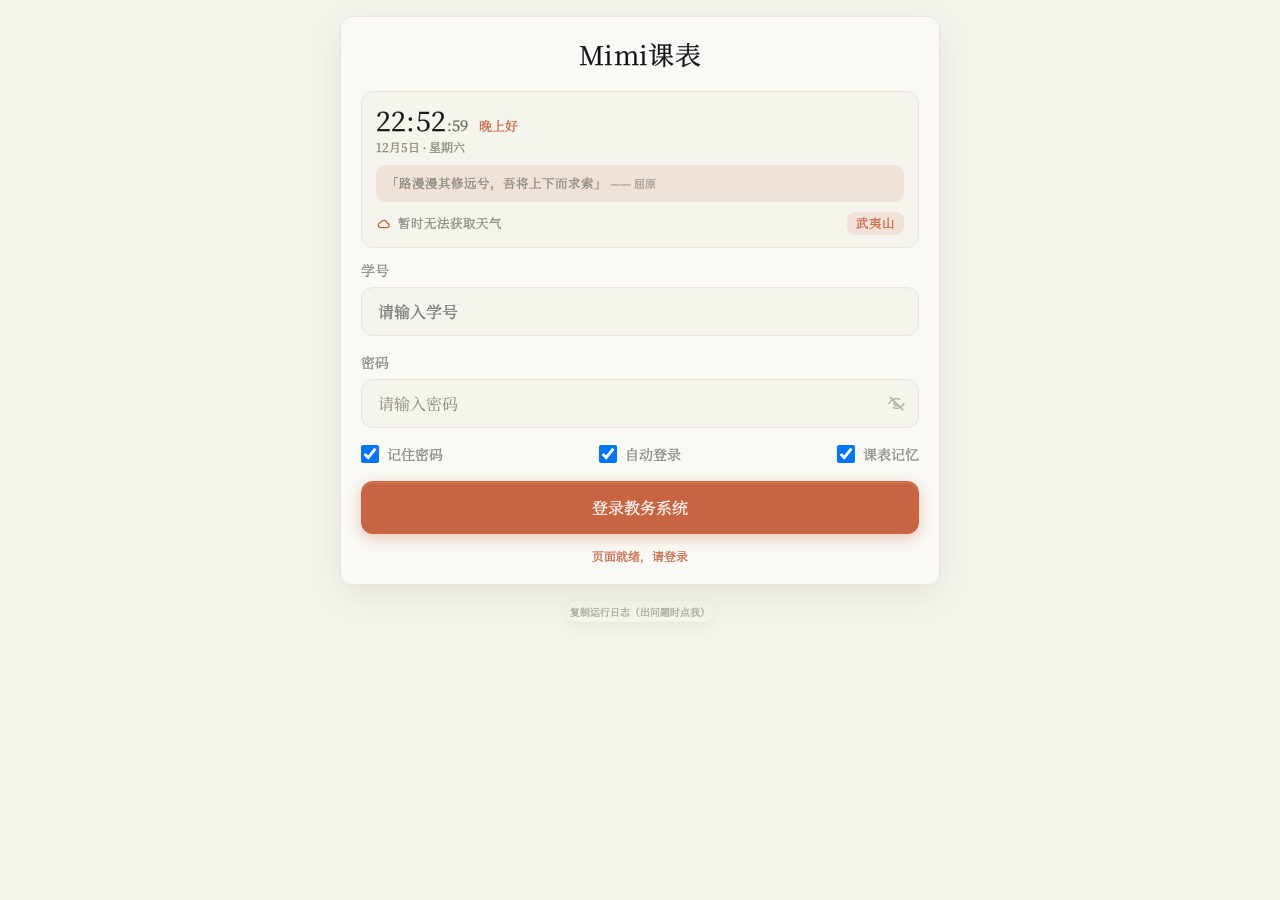
==== commit 3bd1544d: "feat: Mimi课表 3.4" ====
--- a/app/src/main/assets/www/index.html
+++ b/app/src/main/assets/www/index.html
@@ -127,7 +127,9 @@
             outline: none;
             border-color: var(--primary);
             background: var(--card);
-            box-shadow: 0 0 0 3px var(--primary-soft);
+            /* 内发光代替外扩散：聚焦时输入框外框尺寸与未聚焦完全一致，
+               密码框和上面的学号框严格等宽对齐，不再向外“凸”一圈 */
+            box-shadow: inset 0 0 0 2px var(--primary-soft);
         }
         button {
             width: 100%;
@@ -238,22 +240,28 @@
             background: rgba(0,0,0,0.45);
             z-index: 70;
         }
+        /* 城市输入弹窗：屏幕正中的小卡片，只保留一个输入框 */
         #cityPanel {
-            position: fixed; left: 0; right: 0; bottom: 0;
+            position: fixed; left: 50%; top: 50%; transform: translate(-50%, -50%);
+            width: min(86vw, 340px);
             background: var(--card);
-            border-radius: 20px 20px 0 0;
+            border-radius: 16px;
             padding: 20px;
             z-index: 71;
         }
         #cityPanel h2 { font-size: 17px; color: var(--text); margin-bottom: 14px; text-align: center; }
-        .city-grid { display: flex; flex-wrap: wrap; gap: 8px; }
-        .city-chip {
-            padding: 7px 14px; border-radius: 10px; font-size: 13px;
-            background: var(--input-bg); color: var(--text);
-            border: 1px solid var(--input-border);
-            transition: transform .15s cubic-bezier(.2,.8,.2,1);
-        }
-        .city-chip:active { transform: scale(.93); }
+        #cityPanel input { font-size: 15px; }
+        .city-hint {
+            min-height: 18px;
+            margin-top: 8px;
+            font-size: 12px;
+            text-align: center;
+            color: var(--sub);
+        }
+        .city-hint.err { color: #c62828; }
+        .city-btns { display: flex; gap: 10px; margin-top: 6px; }
+        .city-btns button { flex: 1; margin-top: 0; padding: 11px; font-size: 15px; }
+        .city-btns .city-cancel { flex: 0 0 96px; background: var(--glass-card); }
         .hidden { display: none; }
         /* ===== 动态玻璃增强层（2.6：叠加在 2.1 原 UI 之上，不改布局/尺寸） ===== */
         body::before {
@@ -294,12 +302,22 @@
             box-shadow: 0 -8px 30px var(--glass-shadow), inset 0 1px 0 var(--glass-hi);
         }
         .btn { box-shadow: inset 0 1px 0 rgba(255,255,255,0.28); }
-        /* 玻璃模式：按钮与内容区强化毛玻璃质感 */
-        html[data-glass="1"] button:not(.clear-btn):not(.copy-log-link) {
+        /* 玻璃模式：按钮与内容区强化毛玻璃质感。
+           彩色按钮（确认/保存/日程类型/色点/全屏）排除在外，保留各自的实色底，
+           否则玻璃渐变会盖掉赤陶底，白字直接看不见 */
+        html[data-glass="1"] button:not(.clear-btn):not(.copy-log-link):not(.confirm-btn):not(.sch-save):not(.sch-mode-btn):not(.sch-color-dot):not(.wk-fullscreen-btn) {
             border-radius: 12px;
             background: linear-gradient(180deg, rgba(255,255,255,0.46), rgba(255,255,255,0.22));
             box-shadow: 0 6px 18px var(--glass-shadow), inset 0 1px 0 rgba(255,255,255,0.62), inset 0 -1px 0 rgba(255,255,255,0.16);
         }
+        /* 玻璃层里的按钮文字改用纯色填充、取消全局细描边：
+           描边+ backdrop-filter 在部分 WebView 重绘时会漏画字形，表现为文字偶发空白 */
+        html[data-glass="1"] button {
+            -webkit-text-stroke: 0;
+            -webkit-text-fill-color: currentColor;
+        }
+        /* 按下时不再叠加 filter：filter 与 backdrop-filter 同层会让部分 WebView 重绘丢失文字 */
+        html[data-glass="1"] button:active { filter: none; }
         html[data-glass="1"] .course-list:not(.wk) {
             background: rgba(250,249,245,0.34);
             border: 1px solid var(--glass-border);
@@ -380,6 +398,10 @@
         .slot-time-row.on { background: var(--input-bg); }
         .slot-time-row.on, .slot-time-row.on b { color: var(--primary); }
         .slot-time-row.on b { font-weight: 600; }
+        /* 课程详情弹层 */
+        .cd-name { font-size: 15px; font-weight: 500; color: var(--text); text-align: left; margin: 2px 0 8px; word-break: break-all; }
+        .cd-row { display: flex; justify-content: space-between; align-items: flex-start; gap: 14px; padding: 7px 10px; border-radius: 9px; font-size: 13px; color: var(--sub); text-align: left; }
+        .cd-row b { font-weight: 500; color: var(--text); text-align: right; word-break: break-all; }
         @supports not ((backdrop-filter: blur(1px)) or (-webkit-backdrop-filter: blur(1px))) {
             .card, .gcard, #cityPanel { background: var(--card); }
         }
@@ -390,8 +412,6 @@
         .copy-log-link:active { transform: scale(.95); opacity: 1; }
         .hw-city { transition: transform .15s cubic-bezier(.2,.8,.2,1); }
         .hw-city:active { transform: scale(.94); }
-        .city-chip { transition: transform .15s cubic-bezier(.2,.8,.2,1); }
-        .city-chip:active { transform: scale(.93); }
         .hello-card { transition: transform .15s cubic-bezier(.2,.8,.2,1); }
         .hello-card:active { transform: scale(.995); }
         .btn-group {
@@ -489,8 +509,13 @@
             background: var(--wk-accent-soft); box-shadow: inset 0 0 0 1px var(--wk-accent);
             display: flex; flex-direction: column; align-items: center; justify-content: center; text-align: center; gap: 1px;
         }
+        /* 可点击的课程卡（带 data-cid）：给出明确的触摸反馈 */
+        .wkg-course[data-cid] { cursor: pointer; }
+        .wkg-course[data-cid]:active { opacity: 0.78; }
         .wkg-course span { display: -webkit-box; -webkit-line-clamp: 2; -webkit-box-orient: vertical; overflow: hidden; word-break: break-all; color: var(--text); font-size: 9px; font-weight: 500; max-width: 100%; }
         .wkg-course small { max-width: 100%; display: -webkit-box; -webkit-line-clamp: 2; -webkit-box-orient: vertical; overflow: hidden; word-break: break-all; white-space: normal; line-height: 1.15; font-size: 7.5px; color: var(--sub); }
+        /* 课程名的「前 4 字」副本：普通视图和横屏全屏不显示，仅竖屏全屏使用 */
+        .wkg-course .wkg-cshort { display: none; }
         /* 日程卡片（周视图网格）：颜色跟随日程自选色（默认玫红） */
         .wkg-course.sch-item {
             background: var(--wk-accent-soft);
@@ -526,46 +551,116 @@
         }
         .wk-fullscreen-btn:active { transform: scale(0.94); }
         /* 全屏模式样式（针对整个 courseContent） */
-        #courseContent:fullscreen {
+        /* 全屏模式：一屏完整显示 7 天 × 6 节次，外观对齐教务系统的周课表：
+           表格紧凑、只显示课程名（不显示地点/教师），行高由 JS 按可视区计算并封顶（--fs-row）
+           用 .wk-fs 类而不是 :fullscreen 伪类，兼容不支持 unprefixed 伪类的旧 WebView */
+        #courseContent.wk-fs {
             background: var(--bg, #F5F4ED);
-            overflow: auto; -webkit-overflow-scrolling: touch;
-            padding: 12px;
+            overflow: hidden;
             max-height: none;
-        }
-        #courseContent:fullscreen .wk-title {
-            font-size: 17px; margin-bottom: 12px;
-            position: sticky; top: 0; background: var(--bg, #F5F4ED);
-            padding: 8px 0; z-index: 10;
-        }
-        #courseContent:fullscreen .wk-week-badge { font-size: 13px; }
-        #courseContent:fullscreen .wk-fullscreen-btn { font-size: 12px; padding: 2px 8px; }
-        #courseContent:fullscreen .wk-grid-wrap {
-            margin: 0 0 12px;
+            height: 100vh;
+            display: flex; flex-direction: column;
+            box-sizing: border-box;
+            padding: 0 5px 6px;
+            padding-top: 44px;   /* 避开系统状态栏，保证右上角 ✕ 可点 */
+        }
+        #courseContent.wk-fs .wk-title {
+            font-size: 14px; margin: 0 3px 4px; flex: 0 0 auto;
+        }
+        #courseContent.wk-fs .wk-week-badge { font-size: 11px; padding: 0 6px; }
+        #courseContent.wk-fs .wk-fullscreen-btn {
+            font-size: 13px; padding: 0 9px; line-height: 18px;
+            position: static; z-index: auto;
         }
         /* 全屏只显示网格课表，隐藏下方的日视图卡片列表 */
-        #courseContent:fullscreen .wk-day,
-        #courseContent:fullscreen .wk-note {
+        #courseContent.wk-fs .wk-day,
+        #courseContent.wk-fs .wk-note,
+        #courseContent.wk-fs .wk-subtitle,
+        #courseContent.wk-fs .wk-actions {
             display: none;
         }
-        /* 全屏网格：横向可滚动 + 最小宽度，竖屏时 7 列不被压窄裁字；横屏时自动撑满 */
-        #courseContent:fullscreen .wk-grid-scroll { overflow-x: auto; overflow-y: visible; -webkit-overflow-scrolling: touch; }
-        #courseContent:fullscreen .wk-grid {
-            min-width: 640px; width: 100%;
-            grid-template-columns: 30px repeat(7, 1fr);
-        }
-        #courseContent:fullscreen .wkg-head { font-size: 13px; padding: 10px 0 8px; }
-        #courseContent:fullscreen .wkg-head small { font-size: 11px; }
-        #courseContent:fullscreen .wkg-slot { font-size: 11px; height: 64px; }
-        #courseContent:fullscreen .wkg-slot small { font-size: 10px; }
-        #courseContent:fullscreen .wkg-cell { height: 64px; --cell-h: 64px; }
-        #courseContent:fullscreen .wkg-course span { font-size: 11px; }
-        #courseContent:fullscreen .wkg-course small { font-size: 9px; }
-        /* 横屏时单元格稍矮，更多内容可见 */
+        #courseContent.wk-fs .wk-grid-wrap {
+            flex: 0 0 auto; margin: 0; min-height: 0;
+            display: flex; flex-direction: column;
+            background: var(--card); border: 1px solid var(--input-border);
+            box-shadow: none; border-radius: 10px; overflow: hidden;
+        }
+        #courseContent.wk-fs .wk-grid-scroll {
+            flex: 0 0 auto; min-height: 0;
+            overflow: hidden;
+        }
+        #courseContent.wk-fs .wk-grid {
+            display: grid;
+            grid-template-columns: 36px repeat(7, minmax(0, 1fr));
+            grid-template-rows: auto repeat(6, var(--fs-row, 56px));
+            width: 100%; min-width: 0;
+        }
+        #courseContent.wk-fs .wkg-corner,
+        #courseContent.wk-fs .wkg-head { background: var(--input-bg); }
+        #courseContent.wk-fs .wkg-head {
+            font-size: 10.5px; padding: 4px 0 3px; text-align: center; line-height: 1.2;
+        }
+        #courseContent.wk-fs .wkg-head small { font-size: 8.5px; display: block; line-height: 1.1; margin-top: 1px; }
+        #courseContent.wk-fs .wkg-corner { height: 100%; }
+        #courseContent.wk-fs .wkg-slot {
+            font-size: 8.5px; padding: 1px 0; height: var(--fs-row, 56px);
+            display: flex; flex-direction: column;
+            justify-content: center; align-items: center; text-align: center;
+            overflow: hidden; line-height: 1.15;
+        }
+        #courseContent.wk-fs .wkg-slot small { font-size: 7.5px; margin-top: 1px; font-weight: 400; display: block; line-height: 1.1; }
+        #courseContent.wk-fs .wkg-cell {
+            height: var(--fs-row, 56px);
+            --cell-h: var(--fs-row, 56px);
+            padding: 2px; gap: 2px;
+            overflow: hidden;
+        }
+        /* 跨格日程的外框要能越过本格继续向下延伸，不能被单格裁掉 */
+        #courseContent.wk-fs .wkg-cell.has-span { overflow: visible; z-index: 6; }
+        /* 全屏课程卡片：只显示课程名（不显示地点/教师），最多两行，超出省略 */
+        #courseContent.wk-fs .wkg-course {
+            flex: 1 1 0; min-height: 0;
+            padding: 2px 2px; margin: 0; border-radius: 5px;
+            display: flex; flex-direction: column;
+            justify-content: center; align-items: center;
+            text-align: center; line-height: 1.25;
+            overflow: hidden;
+        }
+        #courseContent.wk-fs .wkg-course span {
+            font-size: 11.5px; font-weight: 500;
+            width: 100%; overflow: hidden;
+            display: -webkit-box; -webkit-line-clamp: 2; -webkit-box-orient: vertical;
+            white-space: normal; word-break: break-all;
+        }
+        /* 竖屏全屏：课程名只显示前 4 个字（单行，字号随屏宽自适应） */
+        #courseContent.wk-fs .wkg-course .wkg-cname { display: none; }
+        #courseContent.wk-fs .wkg-course .wkg-cshort {
+            display: block; width: auto; max-width: 100%;
+            font-size: 10px; font-size: clamp(8px, 2.5vw, 11px);
+            line-height: 1.25; letter-spacing: -0.2px;
+            white-space: nowrap; text-overflow: ellipsis;
+            word-break: keep-all; overflow: hidden;
+        }
+        #courseContent.wk-fs .wkg-course small { display: none; }
+        /* 横屏全屏：恢复完整课程名 + 地点 */
         @media (orientation: landscape) {
-            #courseContent:fullscreen .wkg-head { font-size: 14px; }
-            #courseContent:fullscreen .wkg-slot { height: 56px; }
-            #courseContent:fullscreen .wkg-cell { height: 56px; --cell-h: 56px; }
-        }
+            #courseContent.wk-fs .wkg-course .wkg-cname {
+                display: -webkit-box; -webkit-line-clamp: 2; -webkit-box-orient: vertical;
+                white-space: normal; word-break: break-all;
+            }
+            #courseContent.wk-fs .wkg-course .wkg-cshort { display: none; }
+            #courseContent.wk-fs .wkg-course small { display: -webkit-box; }
+        }
+        /* 全屏日程框：删除时间，标题每行 2 个字（2×2 排布更整齐），框本身裁剪防溢出 */
+        #courseContent.wk-fs .wkg-span { overflow: hidden; }
+        #courseContent.wk-fs .wkg-span-page { padding: 3px 3px; font-size: 10px; }
+        #courseContent.wk-fs .wkg-span.solid .wkg-span-page > span,
+        #courseContent.wk-fs .wkg-span.sch-active .wkg-span-page > span {
+            width: 2.15em; margin: 0 auto; font-size: 11px; line-height: 1.25;
+            display: -webkit-box; -webkit-line-clamp: 2; -webkit-box-orient: vertical;
+            white-space: normal; word-break: break-all; overflow: hidden;
+        }
+        #courseContent.wk-fs .wkg-span-page > small { display: none; }
         .wk-note { text-align: center; color: var(--sub); font-size: 11px; margin: 0 0 12px; }
         .wk-day { margin-bottom: 14px; }
         .wk-day-head {
@@ -679,8 +774,43 @@
             cursor: pointer;
         }
         .clear-btn:active { opacity: 0.7; }
-        .pwd-wrap { position: relative; }
+        .pwd-wrap { position: relative; width: 100%; }
         .pwd-wrap input { padding-right: 42px; }
+        /* 密码掩码：不再依赖字体里的圆点字形（各机型宽度不同，容易挤成一坨）。
+           这里把原生文字设为透明，由 .pwd-dots 自绘等距圆点，保证任何机型都清晰可数 */
+        .pwd-wrap input[type="password"] {
+            color: transparent;
+            -webkit-text-fill-color: transparent;
+            caret-color: var(--text);
+            letter-spacing: normal;
+            -webkit-text-stroke: 0;
+        }
+        /* 原生文字透明后，占位符需要单独恢复颜色 */
+        .pwd-wrap input[type="password"]::placeholder {
+            color: var(--sub);
+            -webkit-text-fill-color: var(--sub);
+        }
+        .pwd-dots {
+            position: absolute;
+            left: 17px;
+            top: 50%;
+            transform: translateY(-50%);
+            display: flex;
+            align-items: center;
+            gap: 7px;
+            height: 18px;
+            max-width: calc(100% - 64px);
+            overflow: hidden;
+            pointer-events: none;
+        }
+        .pwd-dots.hidden { display: none; }
+        .pwd-dots i {
+            width: 7px;
+            height: 7px;
+            border-radius: 50%;
+            background: var(--text);
+            flex: 0 0 7px;
+        }
         .pwd-eye {
             position: absolute;
             right: 10px;
@@ -871,6 +1001,7 @@
             <label>密码</label>
             <div class="pwd-wrap">
                 <input type="password" id="password" placeholder="请输入密码">
+                <div class="pwd-dots hidden" id="pwdDots"></div>
                 <span id="pwdEye" class="pwd-eye"></span>
             </div>
         </div>
@@ -942,6 +1073,15 @@
         </div>
     </div>
 </div>
+<div id="courseDetailMask" class="confirm-mask hidden" onclick="if(event.target===this)hideCourseDetail()">
+    <div class="confirm-card">
+        <div class="confirm-title">课程详情</div>
+        <div id="courseDetailList" class="slot-time-list"></div>
+        <div class="confirm-btns">
+            <button class="confirm-btn ok" onclick="hideCourseDetail()">知道了</button>
+        </div>
+    </div>
+</div>
 <div id="scheduleMask" class="sch-mask hidden">
     <div class="sch-dialog">
         <h3>添加日程</h3>
@@ -968,10 +1108,11 @@
 </div>
 <div id="cityPanel" class="hidden">
     <h2>选择城市</h2>
-    <div class="city-grid" id="cityGrid"></div>
-    <div style="display:flex;gap:10px;margin-top:12px;">
-        <input id="cityInput" type="text" placeholder="输入城市名，如：武夷山" autocomplete="off" style="flex:1;padding:10px;border-radius:10px;border:1px solid var(--input-border);background:var(--input-bg);color:var(--text);font-size:14px;">
-        <button id="cityOk" style="flex:0 0 84px;margin:0;padding:10px;font-size:14px;">确定</button>
+    <input id="cityInput" type="text" placeholder="输入城市名，如：武夷山" autocomplete="off" maxlength="20">
+    <div class="city-hint" id="cityHint">默认武夷山，可直接输入其他城市</div>
+    <div class="city-btns">
+        <button id="cityCancel" class="city-cancel">取消</button>
+        <button id="cityOk">确定</button>
     </div>
 </div>
 
@@ -1154,6 +1295,17 @@
         lpTexts.forEach(function(el){ if (el && t) el.textContent = t; });
         if (lpBars[0]) lpBars[0].classList.add('idle');
     }
+    // 登录进度：Java 在关键节点调用，文字后面带百分比（0-100）
+    window.mimiLoginProgress = function(pct, text) {
+        try {
+            var p = Math.round(Number(pct) || 0);
+            if (p < 0) p = 0;
+            if (p > 100) p = 100;
+            var t = String(text || '正在登录教务系统…');
+            showProgress(t + ' ' + p + '%');
+            if (p >= 100) { lpLocked = true; hideProgress(900); }
+        } catch(e) {}
+    };
     // 内部消息翻译成大白话；返回 null 不显示
     function simplifyTimetableMsg(msg) {
         if (!msg) return null;
@@ -1164,7 +1316,12 @@
             if (u.indexOf('xsMainV.htmlx') >= 0) return '已进入教务系统，正在读取课表...';
             return null;
         }
-        if (msg.indexOf('[A] ') === 0) return msg.substring(4);
+        if (msg.indexOf('[A] ') === 0) {
+            const a = msg.substring(4);
+            // 请求报文、提交值自检等属于排查证据，只留在可复制的完整日志里，不上屏
+            if (a.indexOf('[网络]') >= 0 || a.indexOf('提交值自检') >= 0 || a.indexOf('cookie') >= 0) return null;
+            return a;
+        }
         if (msg.indexOf('[JS] ') === 0) return msg.substring(4);
         if (msg.indexOf('[页] ') === 0) {
             const p = msg.substring(4);
@@ -1212,8 +1369,31 @@
     pwdEye.onclick = function() {
         passwordInput.type = passwordInput.type === 'password' ? 'text' : 'password';
         setEyeIcon();
+        syncPwdDots();
     };
     setEyeIcon();
+    // 密码圆点：原生掩码文字已设为透明，这里按字符数自绘等距圆点，
+    // 彻底规避不同机型圆点字形宽度不一致、叠加成一坨的问题
+    const pwdDots = document.getElementById('pwdDots');
+    function syncPwdDots() {
+        if (!pwdDots) return;
+        const n = passwordInput.value ? passwordInput.value.length : 0;
+        if (passwordInput.type !== 'password' || n === 0) {
+            pwdDots.innerHTML = '';
+            pwdDots.__n = 0;
+            pwdDots.classList.add('hidden');
+            return;
+        }
+        if (pwdDots.__n !== n) {
+            let h = '';
+            const cnt = n > 40 ? 40 : n;
+            for (let i = 0; i < cnt; i++) h += '<i></i>';
+            pwdDots.innerHTML = h;
+            pwdDots.__n = n;
+        }
+        pwdDots.classList.remove('hidden');
+    }
+    passwordInput.addEventListener('input', syncPwdDots, false);
 
 
     function getTodayWeekday() {
@@ -1231,32 +1411,38 @@
         return weekdays[tomorrow.getDay()];
     }
 
-    // 解析周次范围，如 [1-16周] / [3周] / [1-8周,10-16周]
+    // 解析周次范围：支持 [1-16周] / [3周] / [1-8周,10-16周] / [1-8周][10-16周] / 1-16周(单)
+    // 旧实现只取第一个 [] 段，导致「后半学期才上的课」（如第15周）被判为不上课而漏显示
     function parseWeekRanges(wr) {
         if (!wr) return null;
-        const m = wr.match(/\[(.*?)\]/);
-        let s = m ? m[1] : wr;
-        s = s.replace(/周/g, '');
+        const s = String(wr);
         const segs = [];
-        s.split(',').forEach(p => {
-            p = p.trim();
-            if (!p) return;
-            if (p.indexOf('-') >= 0) {
-                const ab = p.split('-');
-                segs.push([parseInt(ab[0]), parseInt(ab[1])]);
+        const re = /(\d{1,2})\s*[-~—－至]\s*(\d{1,2})\s*周\s*[（(]?\s*([单双])?|(\d{1,2})\s*周\s*[（(]?\s*([单双])?/g;
+        let m;
+        while ((m = re.exec(s)) !== null) {
+            let a, b, parity = '';
+            if (m[1] != null) {
+                a = parseInt(m[1], 10);
+                b = parseInt(m[2], 10);
+                parity = m[3] || '';
             } else {
-                const n = parseInt(p);
-                if (!isNaN(n)) segs.push([n, n]);
+                a = b = parseInt(m[4], 10);
+                parity = m[5] || '';
             }
-        });
+            if (isNaN(a) || isNaN(b)) continue;
+            segs.push([Math.min(a, b), Math.max(a, b), parity]);
+        }
         return segs.length ? segs : null;
     }
 
     function courseInWeek(c, n) {
         const segs = parseWeekRanges(c.weekRange);
         if (!segs) return true;
-        for (let s of segs) {
-            if (n >= s[0] && n <= s[1]) return true;
+        for (const s of segs) {
+            if (n < s[0] || n > s[1]) continue;
+            if (s[2] === '单' && n % 2 === 0) continue;
+            if (s[2] === '双' && n % 2 === 1) continue;
+            return true;
         }
         return false;
     }
@@ -1383,13 +1569,60 @@
             + '<div class="wk-icon">' + esc((c.name || '?').substring(0, 1)) + '</div>'
             + '<div class="wk-main"><div class="wk-name">' + esc(c.name || '未知课程') + '</div>'
             + '<div class="wk-hl">'
-            + '<span>' + WK_ICONS.clock + esc(secText) + (alias && si >= 0 ? '(<span class="wk-alias" onclick="showSlotTime(' + si + ')">' + esc(alias) + '</span>)' : (alias ? '(' + esc(alias) + ')' : '')) + '</span>'
+            + '<span>' + WK_ICONS.clock + esc(secText) + (alias && si >= 0 ? '(<span class="wk-alias" onclick="event.stopPropagation();showSlotTime(' + si + ')">' + esc(alias) + '</span>)' : (alias ? '(' + esc(alias) + ')' : '')) + '</span>'
             + '<span>' + WK_ICONS.pin + esc(cleanLoc(c.location) || '未知地点') + '</span>'
             + '<span>' + WK_ICONS.user + esc(c.teacher || '未知教师') + '</span>'
             + '</div>'
             + (c.weekRange ? '<div class="wk-weeks">' + WK_ICONS.cal + fmtWeeks(c.weekRange) + '</div>' : '')
             + '</div></div>';
     }
+
+    // ===== 课程详情弹层：点课程卡片，显示周次范围与上课信息 =====
+    let __cardSeq = 0;
+    const __cardMap = {};
+    function cardIdOf(c) {
+        if (!c.__cid) c.__cid = ++__cardSeq;
+        __cardMap[c.__cid] = c;
+        return c.__cid;
+    }
+    // 周次文案：把「[1-8周][10-16周]」写成「第1-8周、第10-16周」
+    function fmtWeekDetail(wr) {
+        const segs = parseWeekRanges(wr);
+        if (!segs) return '全部周次';
+        return segs.map(function(s) {
+            const t = (s[0] === s[1]) ? ('第' + s[0] + '周') : ('第' + s[0] + '-' + s[1] + '周');
+            return s[2] ? (t + '（' + s[2] + '周）') : t;
+        }).join('、');
+    }
+    window.showCourseDetail = function(cid) {
+        const c = __cardMap[cid];
+        const mask = document.getElementById('courseDetailMask');
+        const box = document.getElementById('courseDetailList');
+        if (!c || !mask || !box) return;
+        function row(k, v) {
+            return '<div class="cd-row"><span>' + k + '</span><b>' + esc(v) + '</b></div>';
+        }
+        const si = slotIndexOfCourse(c);
+        const secText = c.sections || (si >= 0 && SLOT_NAMES[si] ? SLOT_NAMES[si] : (c.timeSlot || ''));
+        const timeText = (si >= 0 && SLOT_TIMES[si]) ? (SLOT_TIMES[si][0] + ' - ' + SLOT_TIMES[si][1]) : '';
+        let h = '<div class="cd-name">' + esc(c.name || '未知课程') + '</div>';
+        if (c.__schedule) {
+            h += row('日期', c.note || '');
+            if (c.sections) h += row('时间', c.sections);
+            if (c.location) h += row('地点', c.location);
+        } else {
+            h += row('周次', fmtWeekDetail(c.weekRange));
+            h += row('时间', (c.dayOfWeek ? c.dayOfWeek + ' · ' : '') + secText + (timeText ? '（' + timeText + '）' : ''));
+            h += row('地点', cleanLoc(c.location) || '未知地点');
+            h += row('教师', c.teacher || '未知教师');
+        }
+        box.innerHTML = h;
+        mask.classList.remove('hidden');
+    };
+    window.hideCourseDetail = function() {
+        const mask = document.getElementById('courseDetailMask');
+        if (mask) mask.classList.add('hidden');
+    };
     function daySection(day, list, idx0, dateStr, isCurWeek) {
         const isToday = isCurWeek !== false && day === getTodayWeekday();
         list.sort(function(a, b) { return slotIndexOfCourse(a) - slotIndexOfCourse(b); });
@@ -1655,6 +1888,7 @@
         if (v.type === 'tomorrow') window.requestTomorrow();
         else if (v.type === 'week') renderWeekCards('本周课表', null, '日期为本周实际日期，周次为各课上课周', undefined, getCurrentWeekNo());
         else if (v.type === 'custom' && v.weekNo) renderWeekCards('第' + v.weekNo + '周课表', function(c) { return courseInWeek(c, v.weekNo); }, undefined, undefined, v.weekNo);
+        else if (v.type === 'all') renderAllWeeks();
         else window.requestToday();
     }
     window.refreshSchedules = function() {
@@ -1689,23 +1923,161 @@
     // 全屏状态变化时同步按钮文案（支持 Esc / 系统返回键退出）
     document.addEventListener('fullscreenchange', updateFullscreenBtns);
     document.addEventListener('webkitfullscreenchange', updateFullscreenBtns);
+    window.addEventListener('resize', function() {
+        if (document.fullscreenElement || document.webkitFullscreenElement) applyFullscreenRowHeight();
+    });
+    window.addEventListener('orientationchange', function() {
+        setTimeout(function() {
+            if (document.fullscreenElement || document.webkitFullscreenElement) applyFullscreenRowHeight();
+        }, 300);
+    });
+    /**
+     * 全屏下按可视区高度计算每节行高：一屏放下 6 节次且不溢出。
+     * 行高封顶 76px（对齐教务系统紧凑表格的观感），屏幕较矮时才按可视区压缩。
+     * 依赖 rem/vh 在这里不可靠（WebView 的全屏区域与 100vh 不完全一致），直接量元素高度最稳。
+     */
+    function applyFullscreenRowHeight() {
+        try {
+            const box = document.getElementById('courseContent');
+            if (!box) return;
+            const cs = getComputedStyle(box);
+            const padTop = parseFloat(cs.paddingTop) || 0;
+            const padBottom = parseFloat(cs.paddingBottom) || 0;
+            const titleEl = box.querySelector('.wk-title');
+            const headEl = box.querySelector('.wkg-head');
+            const titleH = titleEl ? titleEl.getBoundingClientRect().height : 0;
+            const titleMb = titleEl ? (parseFloat(getComputedStyle(titleEl).marginBottom) || 0) : 0;
+            const headH = headEl ? headEl.getBoundingClientRect().height : 0;
+            const avail = box.clientHeight - padTop - padBottom - titleH - titleMb - headH - 2;
+            if (avail <= 0) return;
+            // 一屏容纳 6 节次；不超过 76px，避免大屏上把格子拉得又高又空
+            const rowH = Math.max(36, Math.min(Math.floor(avail / 6), 76));
+            box.style.setProperty('--fs-row', rowH + 'px');
+            timetableLog('[页] 全屏行高: ' + rowH + 'px × 6（可视区 ' + box.clientHeight + 'px）');
+        } catch (e) {}
+    }
     function updateFullscreenBtns() {
         const isFs = !!(document.fullscreenElement || document.webkitFullscreenElement);
         document.querySelectorAll('.wk-fullscreen-btn').forEach(function(b) {
             b.textContent = isFs ? '✕' : '⛶';
             b.title = isFs ? '退出全屏' : '全屏';
         });
-    }
-    function renderWeekGrid(filterFn, weekNo, isCurWeek) {
+        const box = document.getElementById('courseContent');
+        if (isFs) {
+            // 全屏样式挂在 .wk-fs 类上，兼容不支持 :fullscreen 伪类的 WebView
+            if (box) box.classList.add('wk-fs');
+            // 等浏览器完成全屏尺寸变更后再量（连续两次 rAF 更稳）
+            requestAnimationFrame(function() {
+                applyFullscreenRowHeight();
+                requestAnimationFrame(applyFullscreenRowHeight);
+            });
+        } else if (box) {
+            box.classList.remove('wk-fs');
+            box.style.removeProperty('--fs-row');
+        }
+    }
+    // 一条课程记录覆盖的周数（越窄越具体，例如「第1周」比「1-18周」更具体）
+    function weekSpanLen(wr) {
+        const segs = parseWeekRanges(wr);
+        if (!segs) return 99;
+        let n = 0;
+        segs.forEach(function(s) { n += Math.abs(s[1] - s[0]) + 1; });
+        return n;
+    }
+    // 单周视图：同一时间格、同一门课只保留一条，避免换教室的多条记录重复渲染（右上角 1/N 叠加）
+    function dedupeCellCourses(list) {
+        if (list.length <= 1) return list;
+        const groups = {}, order = [];
+        list.forEach(function(c) {
+            // 去掉括号备注后的课程名作为归并键：同门课的不同地点/不同周次视为同一条
+            const k = String(c.name || '').replace(/[（(].*?[）)]/g, '').replace(/\s+/g, '');
+            if (!groups[k]) { groups[k] = []; order.push(k); }
+            groups[k].push(c);
+        });
+        const out = [];
+        order.forEach(function(k) {
+            const arr = groups[k];
+            if (arr.length === 1) { out.push(arr[0]); return; }
+            // 多条时取「周次最具体」的那条：第1周换教室，就显示第1周那间教室
+            let best = arr[0];
+            for (let i = 1; i < arr.length; i++) {
+                if (weekSpanLen(arr[i].weekRange) < weekSpanLen(best.weekRange)) best = arr[i];
+            }
+            out.push(best);
+        });
+        return out;
+    }
+    // 当前周所属的周次文案（如「[1-4周][5-16周]」在第15周只显示「第5-16周」）
+    function activeWeekText(wr, week) {
+        if (!week) return wr;
+        const segs = parseWeekRanges(wr);
+        if (!segs) return wr;
+        const hit = segs.filter(function(s) {
+            if (week < s[0] || week > s[1]) return false;
+            if (s[2] === '单' && week % 2 === 0) return false;
+            if (s[2] === '双' && week % 2 === 1) return false;
+            return true;
+        });
+        if (!hit.length) return wr;
+        return hit.map(function(s) {
+            const t = (s[0] === s[1]) ? ('第' + s[0] + '周') : ('第' + s[0] + '-' + s[1] + '周');
+            return s[2] ? (t + '（' + s[2] + '周）') : t;
+        }).join('、');
+    }
+    // 日视图（今天/明天）去重：同一天、同一节次、同一门课只保留一条。
+    // 换教室或整学期补抓会产生同课多条记录（如「5-16周」与「1-4周、5-16周」），
+    // 优先取「包含当前周且周次最具体」的那条，并只显示当前周所属的周次区间。
+    function dedupeDayCourses(list, week) {
+        const groups = {}, order = [], sches = [];
+        list.forEach(function(c) {
+            if (c.__schedule) { sches.push(c); return; }
+            let k = String(c.name || '').replace(/[（(].*?[）)]/g, '').replace(/\s+/g, '');
+            const si = slotIndexOfCourse(c);
+            k += '|' + (c.dayOfWeek || '') + '|' + (si >= 0 ? si : String(c.timeSlot || c.sections || ''));
+            if (!groups[k]) { groups[k] = []; order.push(k); }
+            groups[k].push(c);
+        });
+        const out = [];
+        order.forEach(function(k) {
+            const arr = groups[k];
+            let best = arr[0];
+            for (let i = 1; i < arr.length; i++) {
+                const bestIn = week ? courseInWeek(best, week) : true;
+                const curIn = week ? courseInWeek(arr[i], week) : true;
+                if (curIn && !bestIn) { best = arr[i]; continue; }
+                if (curIn === bestIn && weekSpanLen(arr[i].weekRange) < weekSpanLen(best.weekRange)) best = arr[i];
+            }
+            if (week && best.weekRange) {
+                // 浅拷贝，避免改动全周次详情弹层依赖的原始数据
+                const copy = {};
+                for (const k2 in best) {
+                    if (Object.prototype.hasOwnProperty.call(best, k2)) copy[k2] = best[k2];
+                }
+                copy.weekRange = activeWeekText(best.weekRange, week);
+                out.push(copy);
+            } else {
+                out.push(best);
+            }
+        });
+        return out.concat(sches);
+    }
+    function renderWeekGrid(filterFn, weekNo, isCurWeek, allWeeks) {
         const days = ['周一', '周二', '周三', '周四', '周五', '周六', '周日'];
         const labels = ['1-2', '3-4', '5-6', '7-8', '9-10', '11-12'];
         const labelSubs = ['早八', '早十', '午二', '午四', '晚七', '晚九'];
         const today = isCurWeek === false ? '' : getTodayWeekday();
-        // 推算各天的实际日期：本周用今天推算，选周用学期第一周推算
+        // 视图周次：选周视图用所选周，本周/今日/明日视图用当前教学周
+        // 课表数据现在包含整学期课程（含只在其他周上的课），必须按视图周次再过滤一次，否则会串周显示
+        // 全部周次视图不做周次过滤（同一格允许叠加该课在各周的全部安排）
+        const viewW = allWeeks ? null : ((weekNo != null) ? weekNo : getCurrentWeekNo());
+        function inView(c) {
+            return (!filterFn || filterFn(c)) && (viewW == null || courseInWeek(c, viewW));
+        }
+        // 推算各天的实际日期：本周/全部周次用今天推算，选周用所选周推算
         const dates = {};
         days.forEach(function(d) {
             const dn = DAY_NAME_TO_NUM[d];
-            if (weekNo) dates[d] = getDateForWeekDay(weekNo, dn);
+            if (weekNo && !allWeeks) dates[d] = getDateForWeekDay(weekNo, dn);
             else dates[d] = getDateForWeekDay(null, dn); // 本周：用今天推算
         });
         let h = '<div class="wk-grid-wrap"><div class="wk-grid-scroll"><div class="wk-grid"><div class="wkg-corner"></div>';
@@ -1717,18 +2089,26 @@
             h += '<div class="wkg-slot">' + lb + '<small>(' + labelSubs[ri] + ')</small></div>';
             days.forEach(function(d) {
                 const dayIso = isoForWeekDay(weekNo, DAY_NAME_TO_NUM[d]);
-                const daySch = schedulesForIso(dayIso).map(function(s) {
+                // 全部周次视图不显示任何日程信息（日程只属于具体的某一周/某一天）
+                const daySch = allWeeks ? [] : schedulesForIso(dayIso).map(function(s) {
                     return { s: s, si: scheduleSlotIndex(s), span: scheduleSpan(s), isSingle: !!s.single };
                 });
                 // 本格的**课程**永远正常渲染（不被任何跨格日程吞掉）
-                const list = window.coursesData.filter(function(c) {
-                    return c.dayOfWeek === d && slotIndexOfCourse(c) === ri && (!filterFn || filterFn(c));
+                let list = window.coursesData.filter(function(c) {
+                    return c.dayOfWeek === d && slotIndexOfCourse(c) === ri && inView(c);
                 });
+                // 单周视图：同一门课的多条记录（如第1周换教室）只留最贴合本周的那一条，避免 1/N 重复叠加
+                if (!allWeeks) list = dedupeCellCourses(list);
                 const courseItems = [];
                 list.forEach(function(c) {
                     const col = wkColor(c.name || '?');
-                    courseItems.push('<div class="wkg-course" style="--wk-accent:' + col + ';--wk-accent-soft:' + hexSoft(col) + '">'
-                    + '<span>' + esc(c.name || '课程') + '</span>'
+                    const nm = String(c.name || '课程');
+                    // 仅「全部周次」场景挂 data-cid（点击看详情）；单周视图不挂，避免误触与翻页冲突
+                    const cidAttr = allWeeks ? (' data-cid="' + cardIdOf(c) + '"') : '';
+                    // 完整名称 + 前 4 字副本：竖屏全屏显示后者，横屏/普通视图显示前者
+                    courseItems.push('<div class="wkg-course"' + cidAttr + ' style="--wk-accent:' + col + ';--wk-accent-soft:' + hexSoft(col) + '">'
+                    + '<span class="wkg-cname">' + esc(nm) + '</span>'
+                    + '<span class="wkg-cshort">' + esc(nm.slice(0, 4)) + '</span>'
                     + (cleanLoc(c.location) ? '<small>' + esc(cleanLoc(c.location)) + '</small>' : '') + '</div>');
                 });
                 // 跨格日程：按 (起始节次, 跨格数) 分组，同组共用一圈外框，多条时右上角 1/N 角标翻页
@@ -1758,16 +2138,17 @@
                     const multi = grp.length > 1;
                     // 日程框可能跨到下面几格：只要跨格范围内任意一格有课程，就保持透明外框让课程透出；
                     // 全部格子都空时才实底显示日程内容（否则实底会盖住下面格子的课程）
-                    const spanRows = grp[0].span;
+                    // 跨格数不能超过表格剩余行数，否则框会越出表格底部，文字被裁成半截
+                    const spanRows = Math.min(grp[0].span, labels.length - ri);
                     const hasCourseInSpan = window.coursesData.some(function(c) {
                         if (c.dayOfWeek !== d) return false;
                         const ci = slotIndexOfCourse(c);
-                        return ci >= ri && ci < ri + spanRows && (!filterFn || filterFn(c));
+                        return ci >= ri && ci < ri + spanRows && inView(c);
                     });
                     const solid = !hasCourseInSpan;
                     h += '<div class="wkg-span' + (multi ? ' wkg-pager' : '') + (solid ? ' solid' : '') + '"'
                         + (multi ? ' data-pg="0"' : '')
-                        + ' style="--span:' + grp[0].span + '">';
+                        + ' style="--span:' + spanRows + '">';
                     grp.forEach(function(ds, i) {
                         const sc = ds.s.color || '#D97757';
                         const page = '<div class="wkg-span-page" style="--wk-accent:' + sc + '">'
@@ -1800,7 +2181,7 @@
         h += '</div></div></div>';
         return h;
     }
-    function renderWeekCards(title, filterFn, note, showGrid, weekNo, hideBadge) {
+    function renderWeekCards(title, filterFn, note, showGrid, weekNo, hideBadge, allWeeks) {
         // 重渲染时先收起单点提醒浮层，避免停留在旧位置
         const __rp = document.getElementById('remindPop');
         if (__rp) __rp.classList.add('hidden');
@@ -1811,6 +2192,12 @@
         }
         // 只有所选周就是当前周时，才显示"今天"标记与高亮
         const curW = getCurrentWeekNo();
+        // 视图周次：选周视图用所选周，本周/今天/明天视图用当前教学周。
+        // 课表数据现已包含整学期课程，不再「只有当前周」，所以默认视图也要按周次过滤，避免串周。
+        const viewW = allWeeks ? null : ((weekNo != null) ? weekNo : curW);
+        function inViewCard(c) {
+            return (!filterFn || filterFn(c)) && (viewW == null || courseInWeek(c, viewW));
+        }
         // 回传当前教学周给桌面小组件（仅在周次变化时调用，避免每次渲染都触发刷新）
         try {
             if (curW && window.__widgetWeek !== curW) {
@@ -1818,18 +2205,20 @@
                 Android.setWidgetWeek(String(curW));
             }
         } catch(e) {}
-        const isCurWeek = (weekNo == null) || (curW != null && weekNo === curW);
+        const isCurWeek = allWeeks ? false : ((weekNo == null) || (curW != null && weekNo === curW));
         // 推算各天的实际日期
         const dates = {};
         ['周一', '周二', '周三', '周四', '周五', '周六', '周日'].forEach(function(day) {
             const dn = DAY_NAME_TO_NUM[day];
-            if (weekNo) dates[day] = getDateForWeekDay(weekNo, dn);
+            if (weekNo && !allWeeks) dates[day] = getDateForWeekDay(weekNo, dn);
             else dates[day] = getDateForWeekDay(null, dn);
         });
         let html = '<div class="wk-title"><span class="wk-title-text">' + esc(title) + '</span>';
         // 仅周视图显示周次徽标；日视图（今天/明天）不显示
         if (!hideBadge) {
-            if (weekNo) {
+            if (allWeeks) {
+                html += '<span class="wk-week-badge">全部周次</span>';
+            } else if (weekNo) {
                 html += '<span class="wk-week-badge">第' + weekNo + '周</span>';
             } else if (curW) {
                 html += '<span class="wk-week-badge">第' + curW + '周</span>';
@@ -1841,12 +2230,17 @@
         }
         html += '</div>';
         if (note) html += '<div class="wk-note">' + esc(note) + '</div>';
-        if (showGrid !== false) html += renderWeekGrid(filterFn, weekNo, isCurWeek);
+        if (showGrid !== false) html += renderWeekGrid(filterFn, weekNo, isCurWeek, allWeeks);
         let idx = 0, any = false;
+        // 周课表只用网格展示；逐日排列的卡片列表只保留给「今天/明天」这类日视图
+        const gridOnly = allWeeks || weekNo != null || !filterFn;
+        if (!gridOnly) {
         ['周一', '周二', '周三', '周四', '周五', '周六', '周日'].forEach(function(day) {
-            const list = window.coursesData.filter(function(c) {
-                return c.dayOfWeek === day && (!filterFn || filterFn(c));
+            let list = window.coursesData.filter(function(c) {
+                return c.dayOfWeek === day && inViewCard(c);
             });
+            // 今天/明天列表：同课同节次只保留一条，并显示当前周对应的周次区间
+            list = dedupeDayCourses(list, viewW);
             // 合并当日日程（按实际日期精确匹配），与课程一起按节次排序展示
             let dayIso = isoForWeekDay(weekNo, DAY_NAME_TO_NUM[day]);
             // 日视图（今天/明天）：只合并被查看那一天，其余天不合并，避免明天日程混进今天板块
@@ -1861,14 +2255,31 @@
             html += daySection(day, list, idx, dates[day] || '', isCurWeek);
             idx += list.length;
         });
+        }
         courseContent.classList.add('wk');
-        courseContent.innerHTML = any ? html : '<div class="wk-empty">' + esc(title) + '：暂无课程</div>';
+        if (gridOnly) {
+            const has = window.coursesData.some(inViewCard);
+            courseContent.innerHTML = has ? html : '<div class="wk-empty">' + esc(title) + '：暂无课程</div>';
+        } else {
+            courseContent.innerHTML = any ? html : '<div class="wk-empty">' + esc(title) + '：暂无课程</div>';
+        }
         // 渲染完成后按设置决定是否开启多页卡片自动轮播
         try { window.applyCarousel && window.applyCarousel(); } catch(e) {}
+        // 正处于全屏时，重渲染会重建标题行与表格：同步按钮文案并重新量行高
+        try {
+            if (document.fullscreenElement || document.webkitFullscreenElement) {
+                updateFullscreenBtns();
+            }
+        } catch(e) {}
     }
     function renderDayView(day, label) {
         window.__dayViewDay = day; // 供日程合并判断：日视图只显示被查看当天的日程
         renderWeekCards(label + ' · ' + day, function(c) { return c.dayOfWeek === day; }, '', false, undefined, true);
+    }
+
+    // 全部周次视图：同样是网格布局（不按周过滤），同一格允许叠加该课程在各周的全部安排
+    function renderAllWeeks() {
+        renderWeekCards('全部周次课表', null, '点击课程卡片可查看该课的具体周次与上课信息', undefined, undefined, false, true);
     }
 
 
@@ -1925,12 +2336,32 @@
                     hideProgress(600);
                     return;
                 }
+                const firstShow = loginPage.classList.contains('hidden') === false;
                 loginPage.classList.add('hidden');
                 timetablePage.classList.remove('hidden');
                 mountHelloCard(true);
                 setLoginBtnLoading(false);
                 showTip('登录成功，课表已加载', false);
                 timetableLog('[JS] 课表加载完成，共 ' + window.coursesData.length + ' 门课程');
+                try {
+                    // 逐周课程数：核对「只在某些周上」的课（如第15周）是否真的进来了
+                    let _maxW = 20;
+                    for (let i = 0; i < window.coursesData.length; i++) {
+                        const _segs = parseWeekRanges(window.coursesData[i].weekRange);
+                        if (!_segs) continue;
+                        for (const _s of _segs) _maxW = Math.max(_maxW, _s[1]);
+                    }
+                    _maxW = Math.min(_maxW, 30);
+                    const _wk = [];
+                    for (let w = 1; w <= _maxW; w++) {
+                        let _n = 0;
+                        for (let i = 0; i < window.coursesData.length; i++) {
+                            if (courseInWeek(window.coursesData[i], w)) _n++;
+                        }
+                        _wk.push(w + ':' + _n);
+                    }
+                    timetableLog('[JS] 每周课程数 ' + _wk.join(' '));
+                } catch(_e) {}
                 hideProgress(900);
                 setTimeout(function() { lpLocked = true; }, 1000); // 1秒后锁定，避免后续状态消息再触发进度条
 
@@ -1940,14 +2371,28 @@
                     timetableLog('[页] 记住密码未勾选，已清除保存的凭据');
                 }
 
-                window.requestDefaultView();
+                if (firstShow) {
+                    // 首次展示课表：按默认规则（今日/明日）确定初始视图
+                    window.requestDefaultView();
+                    timetableLog('[页] 首次展示，切到默认视图');
+                } else {
+                    // 后台自动更新 / 延时复检触发的重新解析：保持用户当前正在看的视图（本周/选周/今日），不要跳回今日
+                    rerenderCurrentView();
+                    timetableLog('[页] 后台更新完成，保留原视图');
+                }
 
             } catch(e) {
                 console.error('解析课表失败:', e);
             }
         } else if (type === 'status') {
             timetableLog('[A] ' + data);
-            if (String(data || '').indexOf('成功') >= 0) hideProgress(900);
+            var __st = String(data || '');
+            if (__st.indexOf('成功') >= 0) hideProgress(900);
+            // 后台自动更新失败只回传 status（不弹窗），这里顺手收起进度条并复位登录按钮
+            else if (__st.indexOf('失败') >= 0) {
+                hideProgress(1200);
+                if (__st.indexOf('自动更新失败') >= 0) setLoginBtnLoading(false);
+            }
         } else if (type === 'error') {
             courseContent.textContent = '错误: ' + data;
             showTip(data, true);
@@ -1987,6 +2432,7 @@
                 clearCredentialsBtn.style.display = 'none';
                 usernameInput.value = '';
                 passwordInput.value = '';
+                syncPwdDots();
                 try { Android.clearSavedCredentials(); } catch(e2) {}
                 return;
             }
@@ -1998,6 +2444,7 @@
                         usernameInput.value = cred.username;
                         if (cred.password && cred.password !== 'null') {
                             passwordInput.value = cred.password;
+                            syncPwdDots();
                         }
                         clearCredentialsBtn.style.display = 'inline-block';
                         didFill = true;
@@ -2015,7 +2462,11 @@
                 __autoLoginFired = true;
                 setLoginBtnLoading(true);
                 showProgress('正在登录教务系统...');
-                Android.login(usernameInput.value.trim(), passwordInput.value);
+                // 只有当缓存课表已经在看时才走静默接口（失败不弹窗、不打断）；
+                // 没有缓存时用户盯着登录页，失败必须正常提示并把按钮复位
+                var __hasCacheView = !timetablePage.classList.contains('hidden');
+                if (__hasCacheView && Android.loginAuto) Android.loginAuto(usernameInput.value.trim(), passwordInput.value);
+                else Android.login(usernameInput.value.trim(), passwordInput.value);
             } else {
                 if (didFill && prefOn('mimi_auto_login', autoLoginCheckbox) && !window.__needAutoUpdate) {
                     var __lu = lastCacheTime();
@@ -2116,6 +2567,7 @@
                 Android.clearSavedCredentials();
                 usernameInput.value = '';
                 passwordInput.value = '';
+                syncPwdDots();
                 rememberCheckbox.checked = true;
                 try { localStorage.setItem('mimi_remember_pref', '1'); } catch(e3) {}
                 // 连同课表缓存一并清掉，避免清空账号后仍然显示上一次的旧课表
@@ -2137,6 +2589,31 @@
         }
     };
 
+    // 登录明确失败（账号或密码错误）：清空账号缓存与课表缓存，回到登录页让用户重新输入
+    window.mimiForceRelogin = function(msg) {
+        try {
+            if (Android && Android.clearSavedCredentials) Android.clearSavedCredentials();
+            usernameInput.value = '';
+            passwordInput.value = '';
+            try {
+                localStorage.removeItem('mimi_cached_courses');
+                localStorage.removeItem('mimi_last_cache_time');
+                localStorage.removeItem('mimi_week_anchor2');
+            } catch(e1) {}
+            window.coursesData = [];
+            window.__needAutoUpdate = true;
+            window.__semStart = null; window.__semStartChecked = false;
+            if (clearCredentialsBtn) clearCredentialsBtn.style.display = 'none';
+            timetablePage.classList.add('hidden');
+            loginPage.classList.remove('hidden');
+            lpLocked = false;
+            setLoginBtnLoading(false);
+            showIdle('请重新输入账号密码');
+            showTip(msg || '账号或密码错误，请重新输入', true, 6000);
+            timetableLog('[页] 登录失败，已清空账号与课表缓存，等待重新登录');
+        } catch(e) {}
+    };
+
     // 按钮事件
     todayBtn.onclick = function() {
         hideProgress(); // 切视图时收起可能残留的进度提示条
@@ -2165,9 +2642,10 @@
         showProgress('正在重新获取课表...');
         Android.refresh();
     };
-    // 选周：滚轮选择（1-18），默认定位到当前教学周，上下滑动选择后点确定
+    // 选周：滚轮选择（1-18 + 全部周次），默认定位到当前教学周，上下滑动选择后点确定
     const WEEK_VALS = [];
     for (let i = 1; i <= 18; i++) WEEK_VALS.push(String(i));
+    WEEK_VALS.push('全部周次');
     document.getElementById('customWeekBtn').onclick = function() {
         if (!window.coursesData || window.coursesData.length === 0) {
             showTip('请先登录获取课表', true);
@@ -2179,6 +2657,13 @@
             value: String(curW),
             title: curW ? '选择周次（当前教学周：第 ' + curW + ' 周）' : '选择周次',
             onOk: function(v) {
+                if (v === '全部周次') {
+                    timetableLog('[页] 滚轮选周：全部周次');
+                    hideProgress();
+                    window.__currentView = { type: 'all' };
+                    renderAllWeeks();
+                    return;
+                }
                 const n = parseInt(v, 10);
                 if (isNaN(n) || n < 1 || n > 18) return;
                 timetableLog('[页] 滚轮选周：第' + n + '周');
@@ -2197,6 +2682,7 @@
         if (!prefOn('mimi_remember_pref', rememberCheckbox)) {
             usernameInput.value = '';
             passwordInput.value = '';
+            syncPwdDots();
         }
         loginPage.classList.remove('hidden');
         timetablePage.classList.add('hidden');
@@ -2327,6 +2813,15 @@
     }, true);
 
     courseContent.addEventListener('click', function(e) {
+        // 仅「全部周次」网格卡带 data-cid：点开该课的周次范围与上课信息。
+        // 单周网格与列表卡不挂 data-cid，因此不会触发详情；此处仍放在翻页判断之前，
+        // 避免同格多课时点击被 pagerGoNext 吞掉。
+        const card = e.target.closest('.wkg-course[data-cid]');
+        if (card) {
+            const cid = parseInt(card.getAttribute('data-cid'), 10);
+            if (cid > 0) showCourseDetail(cid);
+            return;
+        }
         // 单点提醒直线：点击弹出对应待办事项
         const line = e.target.closest('.wkg-line');
         if (line) {
@@ -2401,6 +2896,7 @@
         if (!rememberOk) {
             usernameInput.value = '';
             passwordInput.value = '';
+            syncPwdDots();
             clearCredentialsBtn.style.display = 'none';
             try { Android.clearSavedCredentials(); } catch(e) {}
             showIdle('页面就绪，请登录');
@@ -2458,7 +2954,7 @@
                 if (!prefOn('mimi_auto_login', autoLoginCheckbox)) return;
                 if (!usernameInput.value || !passwordInput.value) return;
                 timetableLog('[页] 缓存已超30分钟，触发自动更新');
-                Android.refresh();
+                if (Android.refreshAuto) Android.refreshAuto(); else Android.refresh();
             } catch(e) {}
         }, AUTO_UPDATE_INTERVAL);
         // 请求保存的凭据；是否自动登录由 saved_credentials handler 按「自动登录」勾选决定
@@ -2496,16 +2992,9 @@
         ['精诚所至，金石为开','《后汉书》'],['读万卷书，行万里路','刘彝'],
         ['世上无难事，只怕有心人','《西游记》'],['不飞则已，一飞冲天；不鸣则已，一鸣惊人','《史记》']
     ];
-    const HH_CITY_COORDS = {
-        '武夷山': [27.75995, 118.03066], '南平': [26.64, 118.18], '福州': [26.07, 119.30],
-        '厦门': [24.48, 118.09], '泉州': [24.87, 118.67], '漳州': [24.51, 117.65],
-        '莆田': [25.45, 119.01], '三明': [26.26, 117.64], '龙岩': [25.07, 117.02],
-        '宁德': [26.67, 119.55], '北京': [39.90, 116.40], '上海': [31.23, 121.47],
-        '广州': [23.13, 113.26], '深圳': [22.54, 114.06], '杭州': [30.27, 120.16],
-        '武汉': [30.59, 114.31], '长沙': [28.23, 112.94]
-    };
-    const HH_CITIES = Object.keys(HH_CITY_COORDS);
+    const HH_DEFAULT_CITY = '武夷山';
     let hhLastWx = 0;
+    let hhCityBusy = false;
 
     function hhPad(n) { return ('0' + n).slice(-2); }
     function hhEsc(s) {
@@ -2623,58 +3112,92 @@
     }
     function loadWeather() {
         hhLastWx = Date.now();
-        let city = '武夷山';
-        try { city = localStorage.getItem('mimi_city') || '武夷山'; } catch (e) {}
+        let city = HH_DEFAULT_CITY;
+        try { city = localStorage.getItem('mimi_city') || HH_DEFAULT_CITY; } catch (e) {}
         try {
             const cache = JSON.parse(localStorage.getItem('mimi_weather') || 'null');
             if (cache && cache.cityKey === city && Date.now() - cache.t < 30 * 60 * 1000) {
                 renderWeather(cache); return;
             }
         } catch (e) {}
-        const coord = HH_CITY_COORDS[city];
-        if (coord) { fetchWx(coord[0], coord[1], city); return; }
+        hhGeocode(city, function(r) {
+            fetchWx(r.latitude, r.longitude, r.name || city, city);
+        }, function() {
+            renderWeather({ fail: true, city: city });
+        });
+    }
+    // 城市名合法性：2~20 个中文/英文字符（允许「·」「-」与空格，如「呼和浩特」「Xi'an」）
+    function hhCityNameValid(name) {
+        return name.length >= 2 && name.length <= 20 && /^[\u4e00-\u9fa5A-Za-z·\- ]+$/.test(name);
+    }
+    function hhGeocode(city, ok, fail) {
         hhXhrJson('https://geocoding-api.open-meteo.com/v1/search?count=1&language=zh&name=' + encodeURIComponent(city), function(g) {
-            if (!g.results || !g.results.length) { renderWeather({ fail: true, city: city }); return; }
-            const r = g.results[0];
-            fetchWx(r.latitude, r.longitude, r.name || city, city);
-        }, function() { renderWeather({ fail: true, city: city }); });
+            if (!g.results || !g.results.length) { fail && fail(); return; }
+            ok(g.results[0]);
+        }, fail);
+    }
+    function hhCityHint(msg, isErr) {
+        const el = document.getElementById('cityHint');
+        if (!el) return;
+        el.textContent = msg || '';
+        if (isErr) el.classList.add('err');
+        else el.classList.remove('err');
     }
     function openCityPanel() {
-        const grid = document.getElementById('cityGrid');
+        hhCityBusy = false;
+        let cur = HH_DEFAULT_CITY;
+        try { cur = localStorage.getItem('mimi_city') || HH_DEFAULT_CITY; } catch (e) {}
         const input = document.getElementById('cityInput');
-        if (grid && !grid.dataset.built) {
-            grid.innerHTML = HH_CITIES.map(function(c) {
-                return '<button class="city-chip" data-c="' + c + '">' + c + '</button>';
-            }).join('');
-            grid.dataset.built = '1';
-            grid.onclick = function(ev) {
-                const c = ev.target && ev.target.dataset ? ev.target.dataset.c : null;
-                if (c) pickCity(c);
-            };
-        }
-        if (input) input.value = '';
+        if (input) {
+            input.value = cur;
+            input.classList.remove('err');
+        }
+        hhCityHint('可直接输入城市名，默认' + HH_DEFAULT_CITY, false);
+        const okBtn = document.getElementById('cityOk');
+        if (okBtn) okBtn.disabled = false;
         const mask = document.getElementById('cityMask');
         const panel = document.getElementById('cityPanel');
         if (mask) mask.classList.remove('hidden');
         if (panel) panel.classList.remove('hidden');
+        if (input) input.focus();
     }
     function closeCityPanel() {
+        hhCityBusy = false;
         const mask = document.getElementById('cityMask');
         const panel = document.getElementById('cityPanel');
         if (mask) mask.classList.add('hidden');
         if (panel) panel.classList.add('hidden');
     }
-    function pickCity(c) {
-        try {
-            localStorage.setItem('mimi_city', c);
-            localStorage.removeItem('mimi_weather');
-        } catch (e) {}
-        closeCityPanel();
-        hhLastWx = 0;
-        loadWeather();
+    // 输入城市 → 校验合规 → 解析坐标 → 保存并刷新天气；校验或查询失败时提示且不关闭弹窗
+    function submitCity() {
+        if (hhCityBusy) return;
+        const input = document.getElementById('cityInput');
+        const name = (input ? input.value : '').replace(/\s+/g, ' ').trim();
+        if (!name) { hhCityHint('请输入城市名', true); if (input) input.focus(); return; }
+        if (!hhCityNameValid(name)) { hhCityHint('城市名不合法，请输入 2~20 位中文或英文城市名', true); if (input) input.focus(); return; }
+        hhCityBusy = true;
+        hhCityHint('正在获取天气…', false);
+        const okBtn = document.getElementById('cityOk');
+        if (okBtn) okBtn.disabled = true;
+        hhGeocode(name, function(r) {
+            hhCityBusy = false;
+            if (okBtn) okBtn.disabled = false;
+            try {
+                localStorage.setItem('mimi_city', name);
+                localStorage.removeItem('mimi_weather');
+            } catch (e) {}
+            closeCityPanel();
+            hhLastWx = Date.now();
+            fetchWx(r.latitude, r.longitude, r.name || name, name);
+        }, function() {
+            hhCityBusy = false;
+            if (okBtn) okBtn.disabled = false;
+            hhCityHint('未找到该城市，请检查城市名后重试', true);
+            if (input) input.focus();
+        });
     }
     function initHello() {
-        // 天气城市：收起（tt-mini）时锁定武夷山不可点；展开成完整大卡后才能点击换城市
+        // 天气城市：收起（tt-mini）时不可点；展开成完整大卡后才能点击换城市
         const cityEl = document.getElementById('hhWCity');
         const wx = document.getElementById('hhWeather');
         const card = document.getElementById('hhCard');
@@ -2689,14 +3212,15 @@
         }
         const mask = document.getElementById('cityMask');
         if (mask) mask.onclick = closeCityPanel;
+        const cancel = document.getElementById('cityCancel');
+        if (cancel) cancel.onclick = closeCityPanel;
         const ok = document.getElementById('cityOk');
-        if (ok) ok.onclick = function() {
-            const input = document.getElementById('cityInput');
-            const v = input ? input.value.trim() : '';
-            if (v) pickCity(v);
-        };
+        if (ok) ok.onclick = submitCity;
         const input = document.getElementById('cityInput');
-        if (input) input.onkeydown = function(ev) { if (ev.key === 'Enter') { ok && ok.onclick(); } };
+        if (input) {
+            input.onkeydown = function(ev) { if (ev.key === 'Enter') { ev.preventDefault(); submitCity(); } };
+            input.oninput = function() { if (!hhCityBusy) hhCityHint('可直接输入城市名，默认' + HH_DEFAULT_CITY, false); };
+        }
         hhTick();
         setInterval(hhTick, 1000);
         loadQuote();
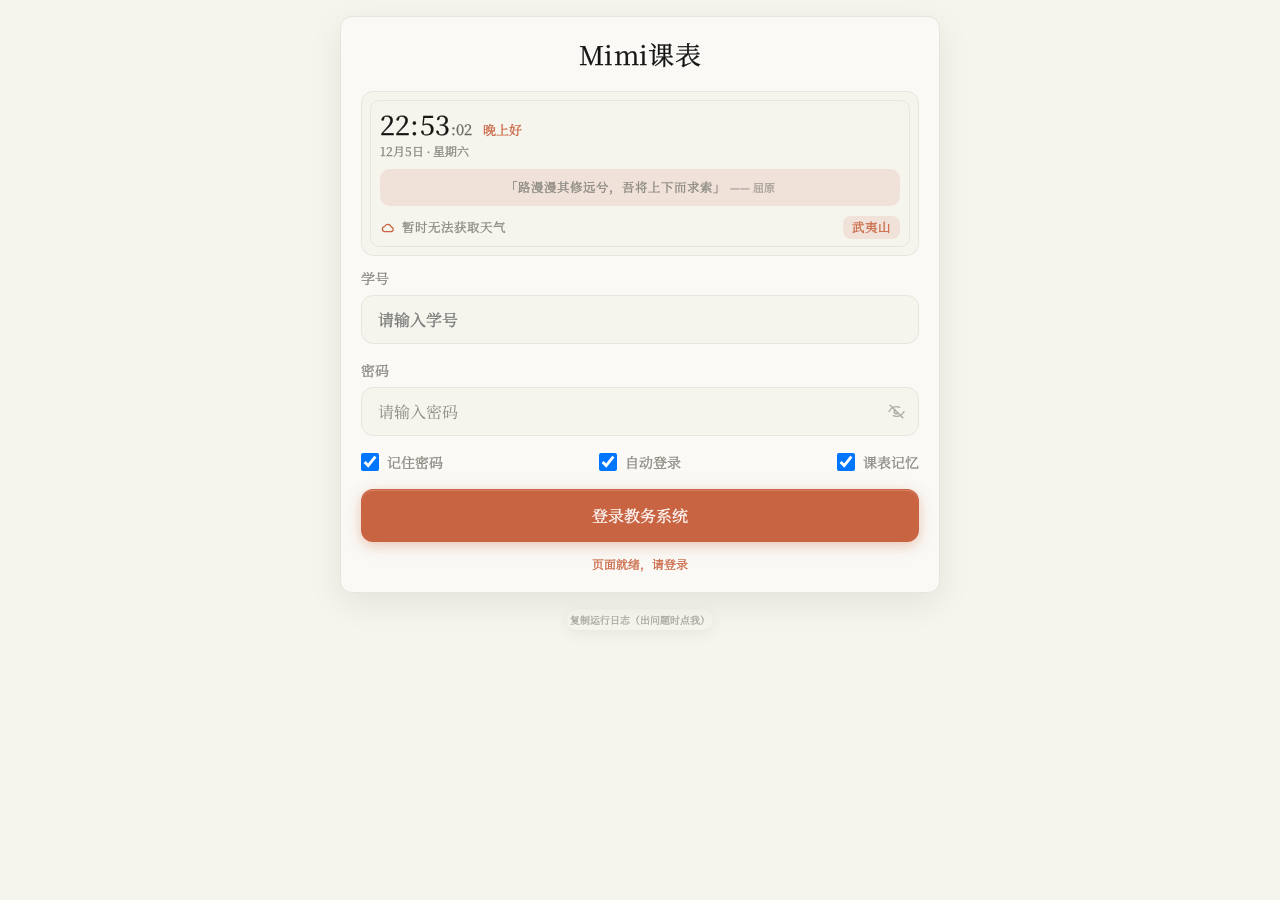
==== commit 78eb543e: "feat: Mimi课表 3.5" ====
--- a/app/src/main/assets/www/index.html
+++ b/app/src/main/assets/www/index.html
@@ -169,8 +169,15 @@
             backdrop-filter: var(--bf);
             -webkit-backdrop-filter: var(--bf);
             border-radius: 12px;
-            padding: 12px 14px;
+            padding: 8px;
             margin: 0 0 12px;
+        }
+        /* 外框内再分两块：上方时间/名言/天气，下方滚动公告，均透明底 */
+        .hello-main {
+            padding: 7px 9px;
+            border: 1px solid var(--glass-border);
+            border-radius: 9px;
+            background: transparent;
         }
         .hello-top { display: flex; align-items: baseline; gap: 10px; }
         .hello-time {
@@ -184,6 +191,7 @@
             font-size: 12.5px; color: var(--sub); line-height: 1.65;
             margin-top: 9px; padding: 8px 10px;
             background: var(--primary-soft); border-radius: 10px;
+            text-align: center;
         }
         .hello-quote .q-src { opacity: .75; font-size: 11px; margin-left: 4px; }
         .hello-weather {
@@ -199,6 +207,55 @@
             transition: transform .15s cubic-bezier(.2,.8,.2,1);
         }
         .hw-city:active { transform: scale(.94); }
+        /* ===== 滚动公告：与问候卡同宽，内容由服务器 notice.txt（或公告首行）控制 ===== */
+        .notice-bar {
+            display: none;
+            align-items: center;
+            gap: 8px;
+            height: 28px;
+            margin: 8px 0 0;
+            padding: 0 6px;
+            border-radius: 9px;
+            background: transparent;
+            border: 1px solid var(--glass-border);
+            box-shadow: none;
+            overflow: hidden;
+        }
+        .notice-bar.show { display: flex; }
+        .notice-tag {
+            flex: 0 0 auto;
+            padding: 2px 8px;
+            border-radius: 7px;
+            background: var(--primary-soft);
+            color: var(--primary);
+            font-size: 11px;
+            white-space: nowrap;
+        }
+        .notice-viewport {
+            flex: 1 1 auto;
+            min-width: 0;
+            overflow: hidden;
+            white-space: nowrap;
+            -webkit-mask-image: linear-gradient(90deg, transparent, #000 8px, #000 calc(100% - 8px), transparent);
+            mask-image: linear-gradient(90deg, transparent, #000 8px, #000 calc(100% - 8px), transparent);
+        }
+        .notice-track {
+            display: inline-flex;
+            white-space: nowrap;
+            animation: notice-scroll var(--notice-dur, 18s) linear infinite;
+            will-change: transform;
+        }
+        .notice-track span {
+            display: inline-block;
+            padding-right: 60px;
+            color: var(--text);
+            font-size: 12.5px;
+            white-space: nowrap;
+        }
+        @keyframes notice-scroll {
+            from { transform: translate3d(0, 0, 0); }
+            to { transform: translate3d(-50%, 0, 0); }
+        }
         /* ===== 课表页顶部信息条：默认一条细线框，点击展开为主界面同款问候卡 ===== */
         .tt-hello-slot { margin: 0 2px 12px; }
         .hello-mini-chev { display: none; }
@@ -210,13 +267,21 @@
             background: var(--glass-card-soft);
             box-shadow: inset 0 1px 0 var(--glass-hi);
             overflow: hidden;
-        }
+            position: relative;
+        }
+        .hello-card.tt-mini:not(.tt-open) .hello-main {
+            display: flex; align-items: baseline; gap: 6px;
+            flex: 1 1 auto; min-width: 0;
+            padding: 0; border: 0; background: transparent;
+        }
+        .hello-card.tt-mini:not(.tt-open) #hhNotice { display: none; }
         .hello-card.tt-mini:not(.tt-open) .hello-top {
             display: flex; align-items: baseline; gap: 6px; flex: 0 0 auto;
         }
         .hello-card.tt-mini:not(.tt-open) .hello-time { font-size: 15px; line-height: 1.15; }
         .hello-card.tt-mini:not(.tt-open) .hello-greet { font-size: 11.5px; white-space: nowrap; }
-        .hello-card.tt-mini:not(.tt-open) .hello-date,
+        .hello-card.tt-mini:not(.tt-open) .hello-date { display: none; }
+        /* 收起后不显示名言，点击展开后再显示，避免被左右时间和天气挤压 */
         .hello-card.tt-mini:not(.tt-open) .hello-quote { display: none; }
         .hello-card.tt-mini:not(.tt-open) .hello-weather {
             margin: 0 0 0 auto; font-size: 11.5px; gap: 5px;
@@ -980,16 +1045,26 @@
     <div class="card" id="login-page">
         <h1>Mimi课表</h1>
         <div class="hello-card" id="hhCard">
-            <div class="hello-top">
-                <span class="hello-time" id="hhTime">--:--</span>
-                <span class="hello-greet" id="hhGreet"></span>
+            <div class="hello-main">
+                <div class="hello-top">
+                    <span class="hello-time" id="hhTime">--:--</span>
+                    <span class="hello-greet" id="hhGreet"></span>
+                </div>
+                <div class="hello-date" id="hhDate"></div>
+                <div class="hello-quote" id="hhQuote"></div>
+                <div class="hello-weather" id="hhWeather">
+                    <span id="hhWIcon"></span>
+                    <span id="hhWText">天气加载中</span>
+                    <span class="hw-city" id="hhWCity">武夷山</span>
+                </div>
             </div>
-            <div class="hello-date" id="hhDate"></div>
-            <div class="hello-quote" id="hhQuote"></div>
-            <div class="hello-weather" id="hhWeather">
-                <span id="hhWIcon"></span>
-                <span id="hhWText">天气加载中</span>
-                <span class="hw-city" id="hhWCity">武夷山</span>
+            <div class="notice-bar" id="hhNotice">
+                <span class="notice-tag">公告</span>
+                <div class="notice-viewport">
+                    <div class="notice-track" id="hhNoticeTrack">
+                        <span id="hhNoticeText"></span><span id="hhNoticeText2"></span>
+                    </div>
+                </div>
             </div>
         </div>
 
@@ -1130,6 +1205,7 @@
     const ttHelloSlot = document.getElementById('ttHelloSlot');
     const hhHomeParent = hhCard ? hhCard.parentNode : null;
     const hhHomeNext = hhCard ? hhCard.nextSibling : null;
+    // 公告已并入问候卡内部，随卡片一起移动，无需单独搬运
     let hhMiniChev = null;
     if (hhCard) {
         hhMiniChev = document.createElement('span');
@@ -2367,7 +2443,7 @@
 
                 // 登录成功后：记住密码未勾选时清除已保存的旧凭据（BackBridge 无条件保存，此处覆盖）
                 if (!prefOn('mimi_remember_pref', rememberCheckbox)) {
-                    try { Android.clearSavedCredentials(); } catch(e) {}
+                    try { if (Android.clearSavedCredentialsOnly) Android.clearSavedCredentialsOnly(); else Android.clearSavedCredentials(); } catch(e) {}
                     timetableLog('[页] 记住密码未勾选，已清除保存的凭据');
                 }
 
@@ -2433,7 +2509,7 @@
                 usernameInput.value = '';
                 passwordInput.value = '';
                 syncPwdDots();
-                try { Android.clearSavedCredentials(); } catch(e2) {}
+                try { if (Android.clearSavedCredentialsOnly) Android.clearSavedCredentialsOnly(); else Android.clearSavedCredentials(); } catch(e2) {}
                 return;
             }
             var didFill = false;
@@ -2592,7 +2668,10 @@
     // 登录明确失败（账号或密码错误）：清空账号缓存与课表缓存，回到登录页让用户重新输入
     window.mimiForceRelogin = function(msg) {
         try {
-            if (Android && Android.clearSavedCredentials) Android.clearSavedCredentials();
+            if (Android && Android.clearSavedCredentials) {
+                if (Android.clearSavedCredentialsOnly) Android.clearSavedCredentialsOnly();
+                else Android.clearSavedCredentials();
+            }
             usernameInput.value = '';
             passwordInput.value = '';
             try {
@@ -2885,6 +2964,7 @@
         __autoLoginFired = false; // 新会话重置自动登录标记
         lpLocked = false; // 重置进度锁，确保新会话日志可见
         loadSchedules(); // 载入本地日程，供课表视图合并显示
+        loadNotice(); // 滚动公告：先读缓存，再联网更新
 
         // 读取三个勾选框真实状态（「记住密码」为总开关）
         var rememberOk = prefOn('mimi_remember_pref', rememberCheckbox);
@@ -2898,7 +2978,7 @@
             passwordInput.value = '';
             syncPwdDots();
             clearCredentialsBtn.style.display = 'none';
-            try { Android.clearSavedCredentials(); } catch(e) {}
+            try { if (Android.clearSavedCredentialsOnly) Android.clearSavedCredentialsOnly(); else Android.clearSavedCredentials(); } catch(e) {}
             showIdle('页面就绪，请登录');
             return;
         }
@@ -3028,7 +3108,8 @@
         if (greetEl) greetEl.textContent = hhGreet(now.getHours());
         if (dateEl) dateEl.textContent = (now.getMonth() + 1) + '月' + now.getDate() + '日 · 星期' + '日一二三四五六'[now.getDay()];
         if (Date.now() - hhLastWx > 30 * 60 * 1000) loadWeather();
-        if (Date.now() - hhLastQuoteTry > 60 * 1000) fetchQuote(); // 语录每 1 分钟自动换一句
+        if (Date.now() - hhLastNoticeTry > 30 * 60 * 1000) loadNotice();
+        if (Date.now() - hhLastQuoteTry > 15 * 1000) fetchQuote(); // 语录每 15 秒自动换一句
     }
     let hhLastQuote = 0, hhLastQuoteTry = 0; // 上次成功拉取/尝试拉取一言的时间戳
     function hhQuoteOfDay() {
@@ -3040,7 +3121,7 @@
         const el = document.getElementById('hhQuote');
         if (el) el.innerHTML = '「' + hhEsc(q[0]) + '」<span class="q-src">—— ' + hhEsc(q[1] || '佚名') + '</span>';
     }
-    // 语录刷新策略：先显示内置每日句，再联网拉一言覆盖；之后每 1 分钟自动换一句
+    // 语录刷新策略：先显示内置每日句，再联网拉一言覆盖；之后每 15 秒自动换一句
     function fetchQuote() {
         hhLastQuoteTry = Date.now();
         try {
@@ -3065,6 +3146,56 @@
         renderQuote(hhQuoteOfDay());
         fetchQuote();
     }
+    // ===== 滚动公告：notice.txt 优先，缺省取 announcement.txt 首行 =====
+    let hhLastNoticeTry = 0;
+    function hhXhrText(url, ok, fail) {
+        try {
+            const x = new XMLHttpRequest();
+            x.timeout = 8000;
+            x.onreadystatechange = function() {
+                if (x.readyState !== 4) return;
+                if (x.status === 200 && x.responseText) { ok(x.responseText); return; }
+                fail && fail();
+            };
+            x.open('GET', url, true);
+            x.send();
+        } catch (e) { fail && fail(); }
+    }
+    function applyNotice(text) {
+        const bar = document.getElementById('hhNotice');
+        if (!bar) return;
+        const t = String(text || '').replace(/\s+/g, ' ').trim();
+        if (!t) { bar.classList.remove('show'); return; }
+        const a = document.getElementById('hhNoticeText');
+        const b = document.getElementById('hhNoticeText2');
+        if (a) a.textContent = t;
+        if (b) b.textContent = t;
+        bar.classList.add('show');
+        const track = document.getElementById('hhNoticeTrack');
+        if (track) {
+            // 速度随文字长度调整，更新内容后从头开始滚动
+            track.style.animation = 'none';
+            track.style.setProperty('--notice-dur', Math.max(14, Math.min(60, Math.round(t.length * 0.7))) + 's');
+            void track.offsetWidth;
+            track.style.animation = '';
+        }
+        try { localStorage.setItem('mimi_notice', t); } catch (e) {}
+    }
+    function loadNotice() {
+        hhLastNoticeTry = Date.now();
+        try {
+            const cached = localStorage.getItem('mimi_notice');
+            if (cached) applyNotice(cached);
+        } catch (e) {}
+        hhXhrText('https://aokiisei.xyz/mimi/notice.txt', function(t) {
+            applyNotice(t);
+        }, function() {
+            hhXhrText('https://aokiisei.xyz/mimi/announcement.txt', function(t) {
+                const line = String(t).split(/\r?\n/).map(function(s) { return s.trim(); }).filter(Boolean)[0] || '';
+                applyNotice(line);
+            }, function() {});
+        });
+    }
     function hhXhrJson(url, ok, fail) {
         try {
             const x = new XMLHttpRequest();
@@ -3102,7 +3233,7 @@
         if (cityEl) cityEl.textContent = d.city;
     }
     function fetchWx(lat, lon, city, cityKey) {
-        hhXhrJson('https://api.open-meteo.com/v1/forecast?latitude=' + lat + '&longitude=' + lon + '&current=temperature_2m,weather_code&timezone=auto', function(w) {
+        hhXhrJson('https://aokiisei.xyz/mimi/weather.php?lat=' + lat + '&lon=' + lon, function(w) {
             const cur = w.current || {};
             const info = HH_CODES[cur.weather_code] || ['', 'cloud'];
             const data = { city: city, cityKey: cityKey || city, temp: Math.round(cur.temperature_2m), desc: info[0], icon: info[1], code: cur.weather_code, rain: hhNeedUmbrella(cur.weather_code), t: Date.now() };
@@ -3131,7 +3262,7 @@
         return name.length >= 2 && name.length <= 20 && /^[\u4e00-\u9fa5A-Za-z·\- ]+$/.test(name);
     }
     function hhGeocode(city, ok, fail) {
-        hhXhrJson('https://geocoding-api.open-meteo.com/v1/search?count=1&language=zh&name=' + encodeURIComponent(city), function(g) {
+        hhXhrJson('https://aokiisei.xyz/mimi/weather.php?q=' + encodeURIComponent(city), function(g) {
             if (!g.results || !g.results.length) { fail && fail(); return; }
             ok(g.results[0]);
         }, fail);
